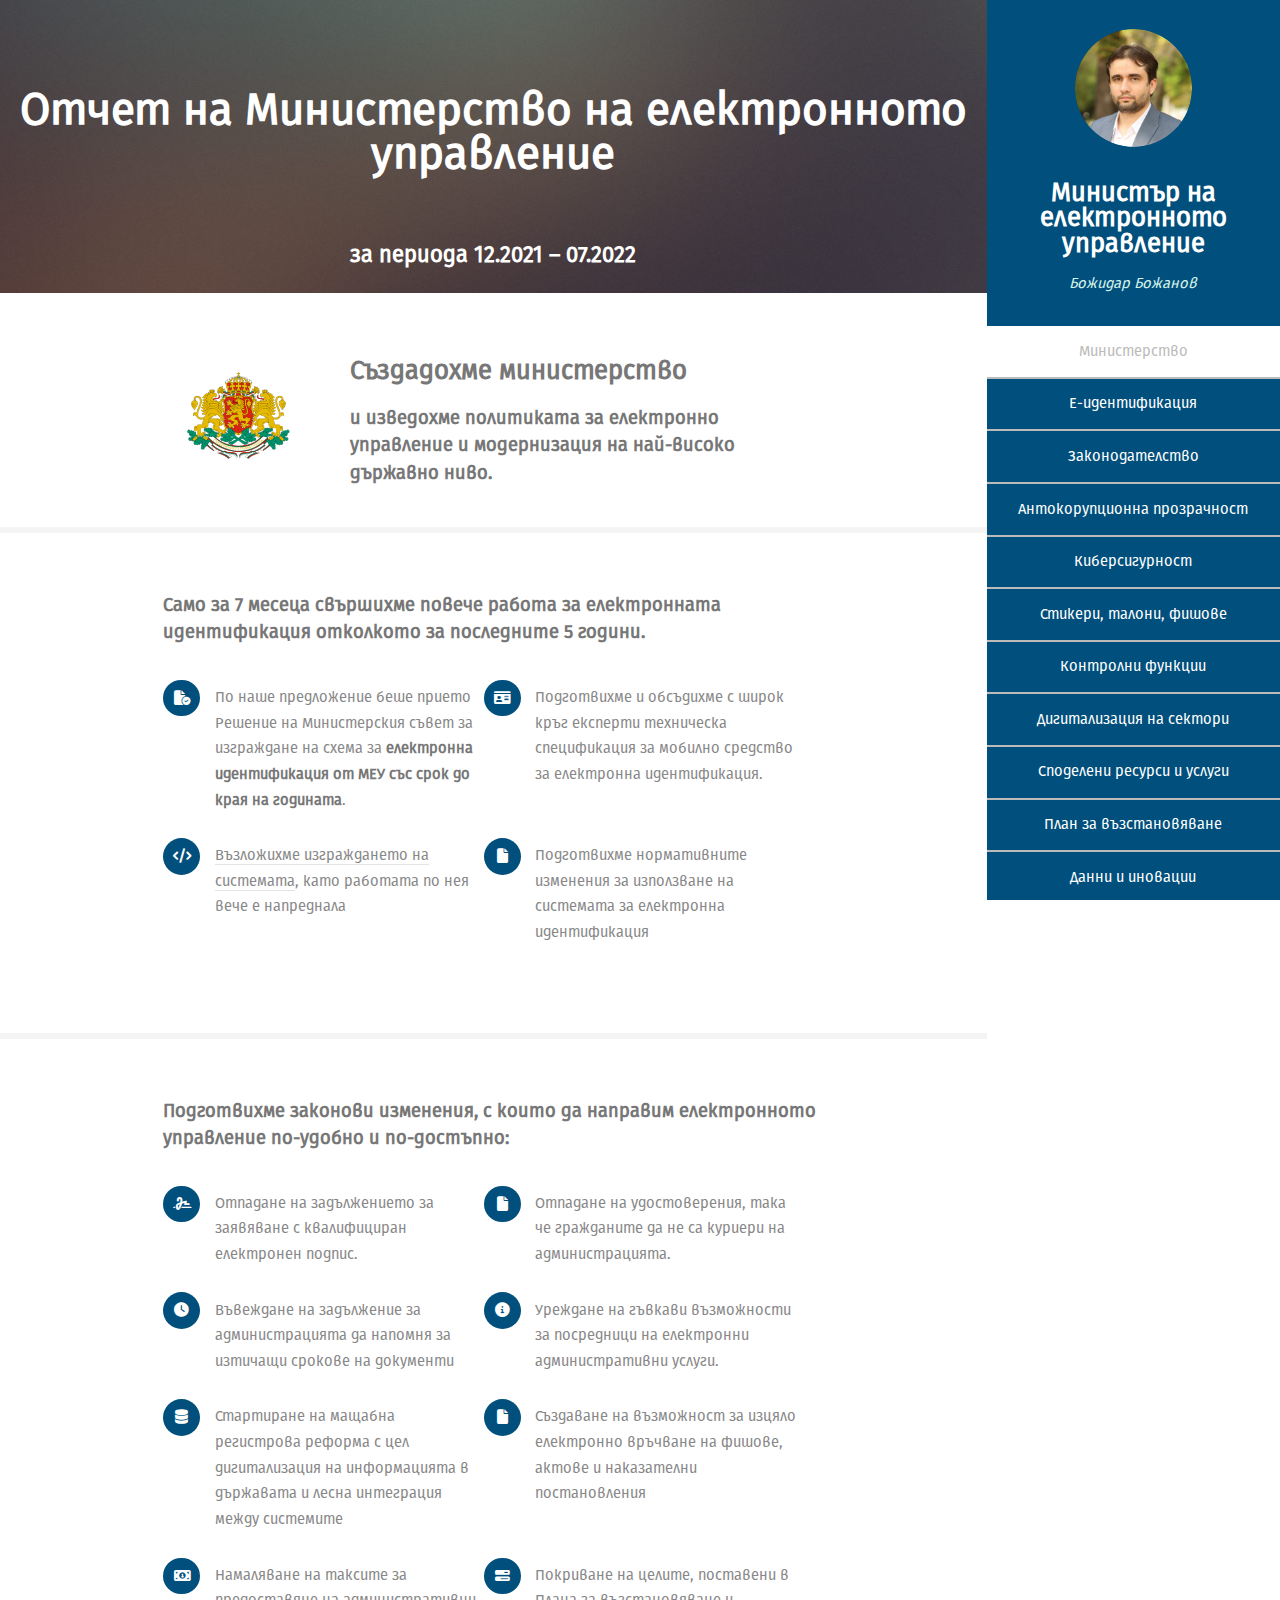
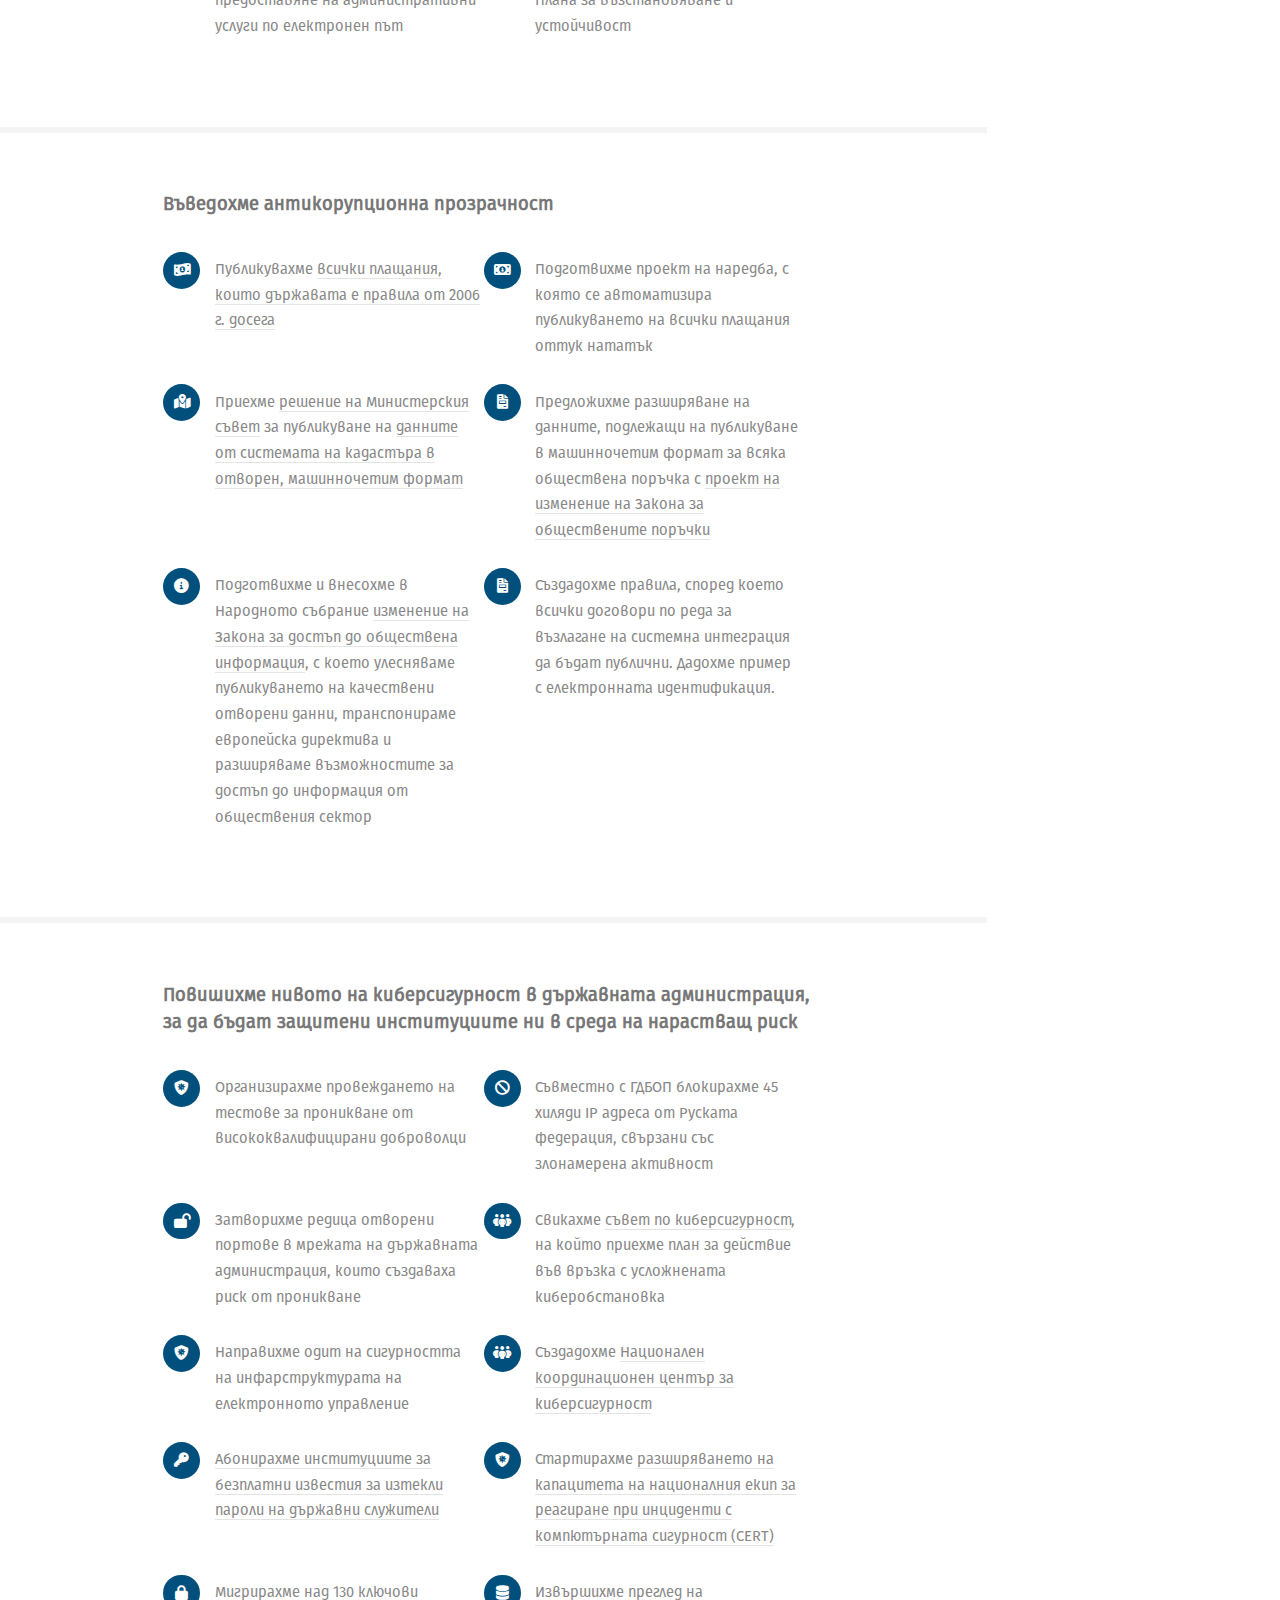
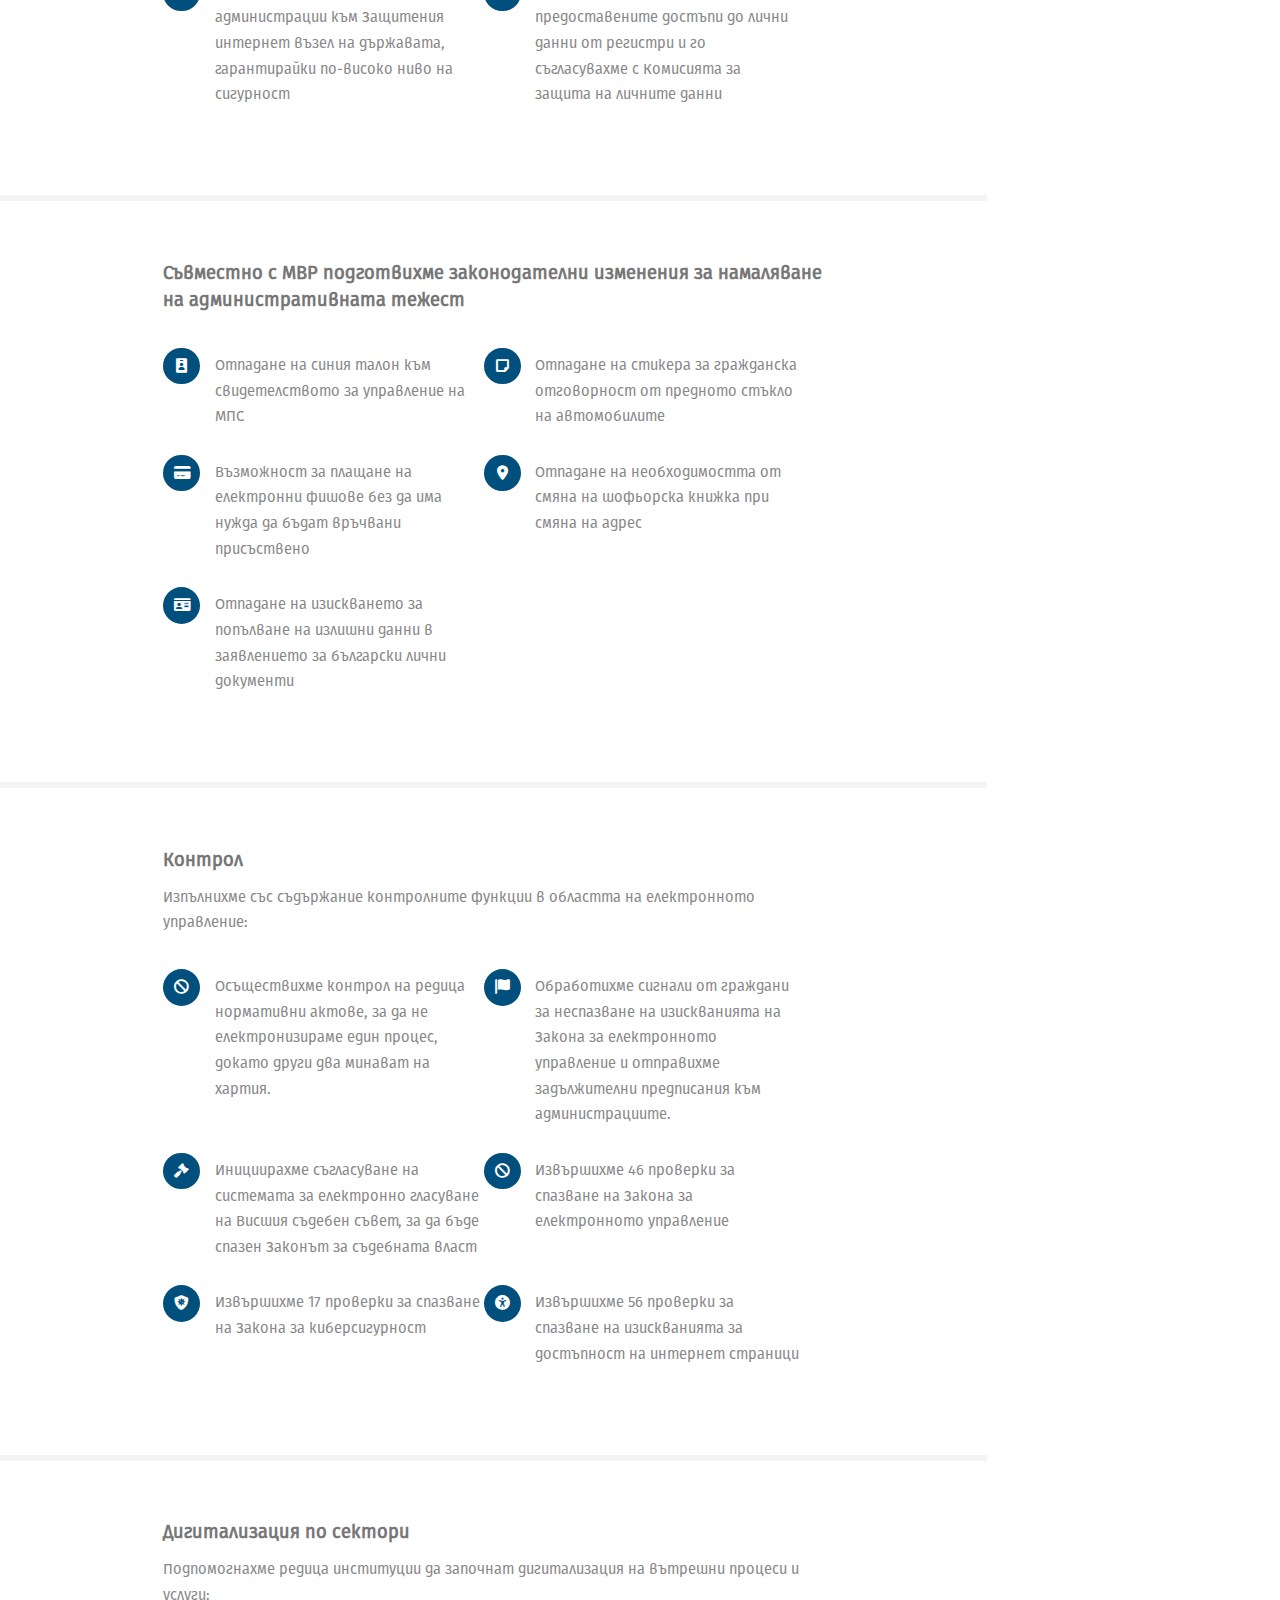
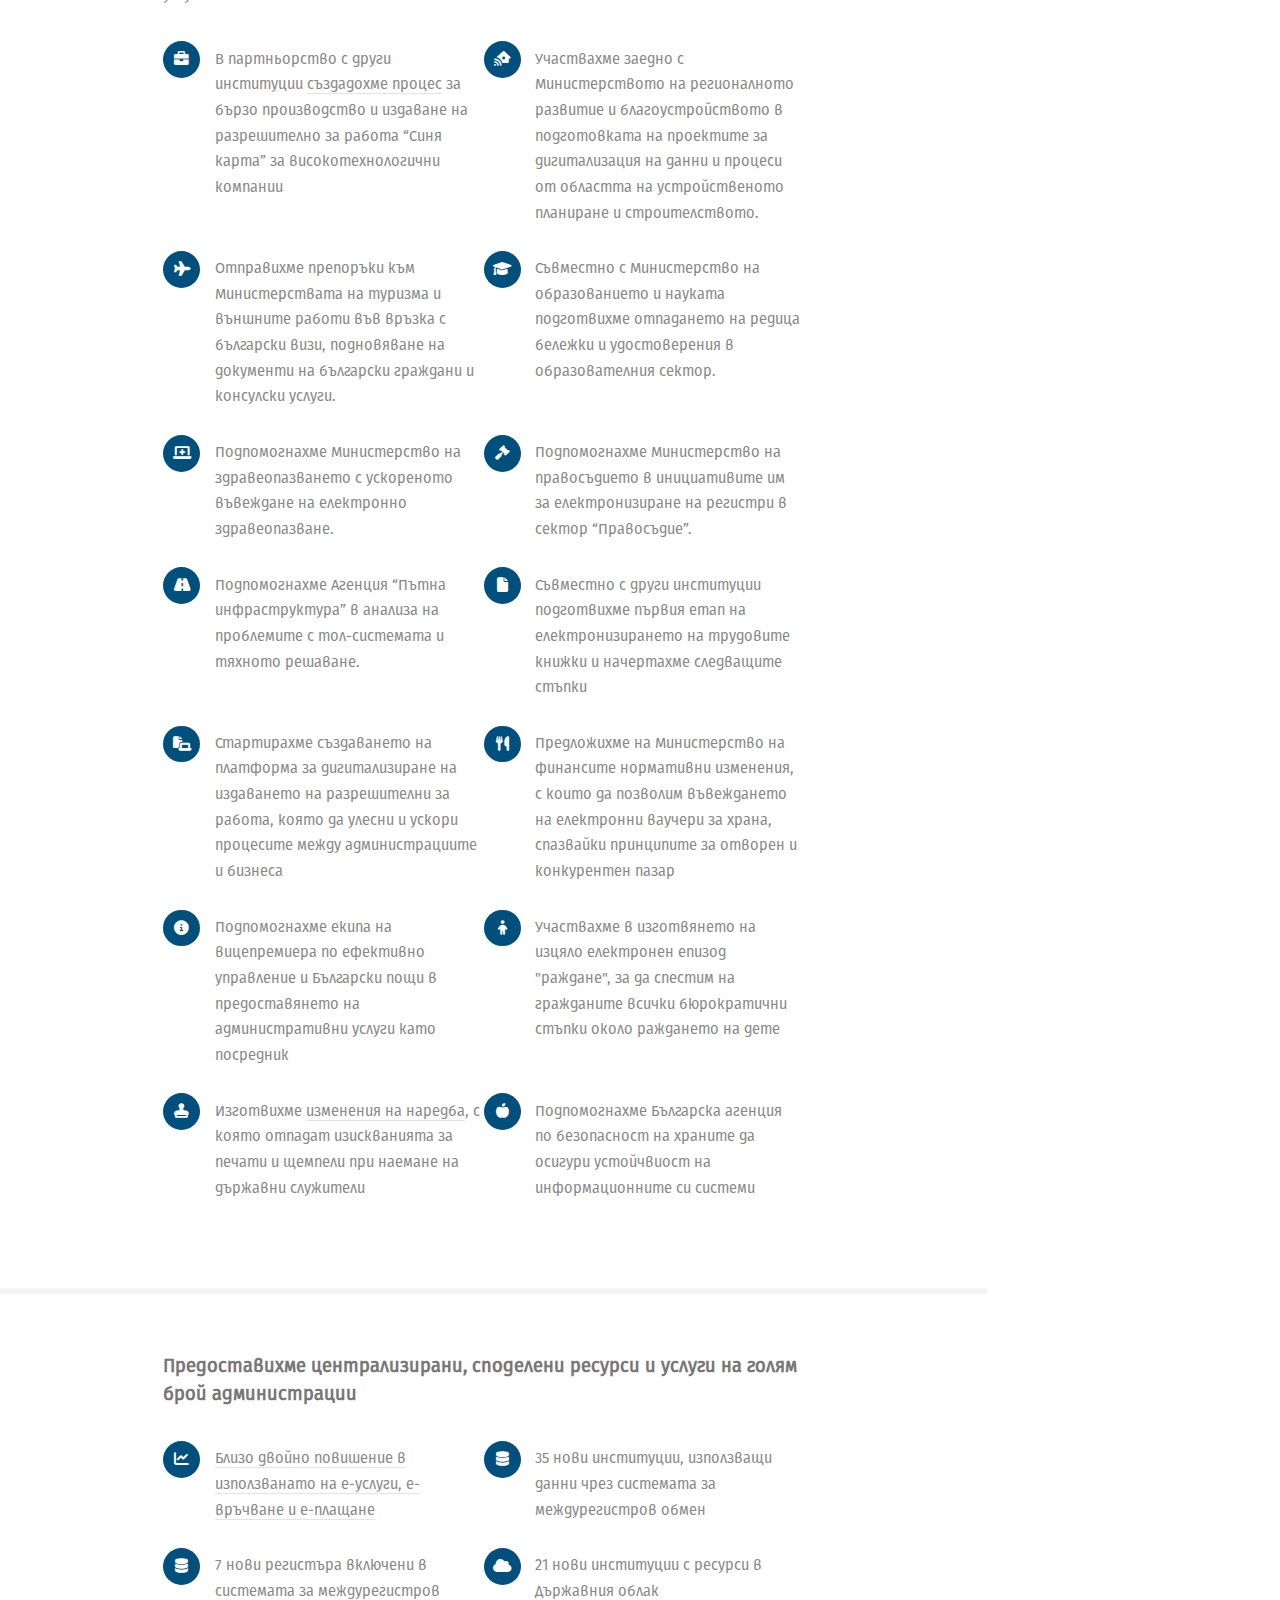
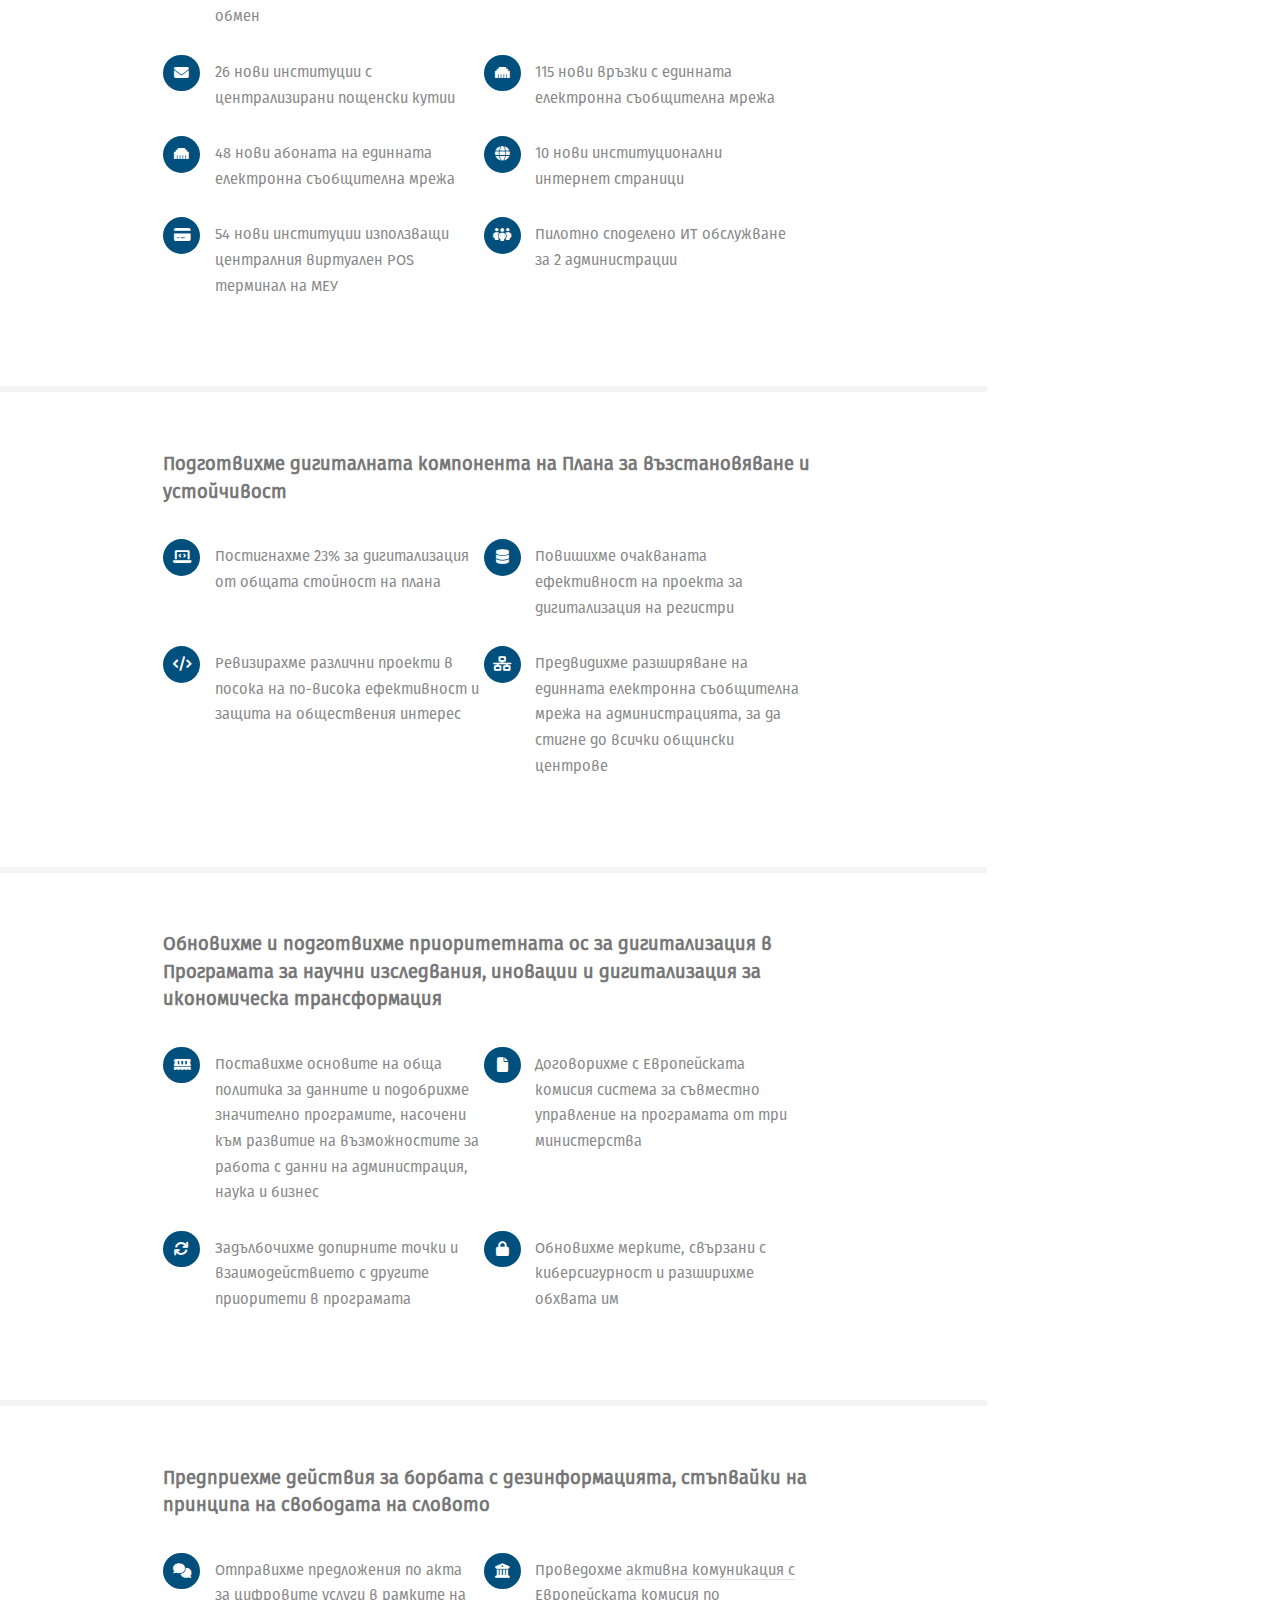
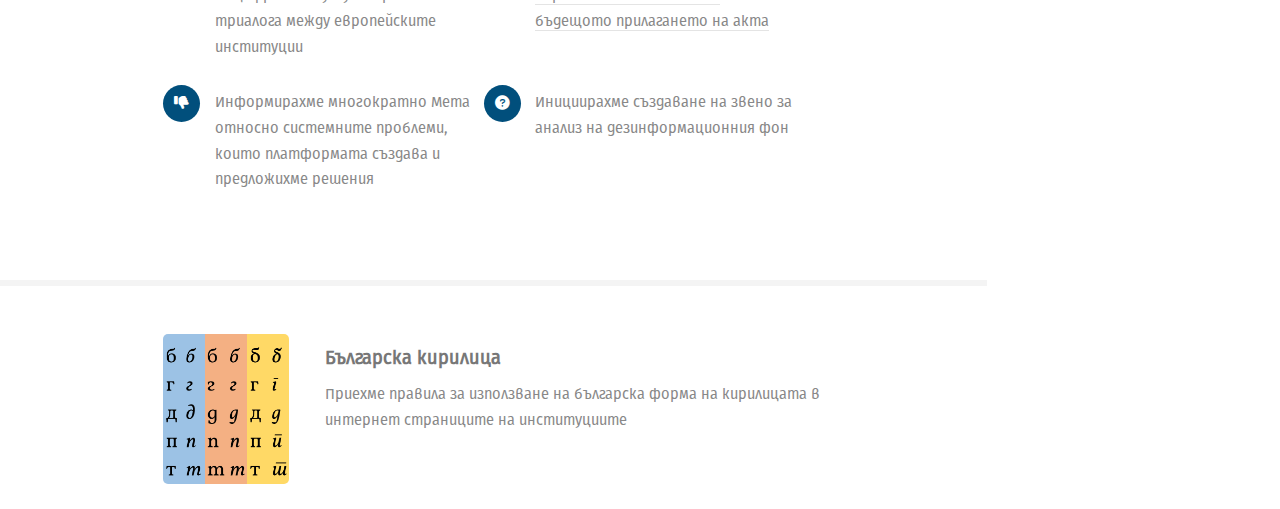
==== index.html @ 7ceac158 "typo" ====
<!DOCTYPE HTML>
<!--
	Template by HTML5 UP
	html5up.net | @ajlkn
	Free for personal and commercial use under the CCA 3.0 license (html5up.net/license)
-->
<html>
	<head>
		<title>Отчет на Министерство на електронното управление</title>
		<meta charset="utf-8" />
		<meta author="Ministry of E-Government Bulgaria">
		<meta name="viewport" content="width=device-width, initial-scale=1, user-scalable=no" />
		<meta name="og:image" content="images/ogreport.jpeg" />
  		<meta name="og:url" content="https://otchet.egov.bg" />
  		<meta name="og:title" content="Отчет на Министерство на електронното управление" />
  		<meta name="og:description" content="За постигнатото през месеците 12.2021-07.2022" />
  		<meta name="twitter:card" content="summary_large_image">
		<meta name="twitter:url" content="https://otchet.egov.bg">
		<meta name="twitter:title" content="Отчет на Министерство на електронното управление">
		<meta name="twitter:description" content="За постигнатото през месеците 12.2021-07.2022">
		<meta name="twitter:image" content="https://otchet.egov.bg/images/ogreport-twitter.jpg">
  		<link rel="shortcut icon" href="faviconmeu.ico" />
		<link rel="stylesheet" href="assets/css/main.css" />
	</head>
	<body class="is-preload">

		<!-- Matomo -->
			<script>
			  var _paq = window._paq = window._paq || [];
			  /* tracker methods like "setCustomDimension" should be called before "trackPageView" */
			  _paq.push(['trackPageView']);
			  _paq.push(['enableLinkTracking']);
			  (function() {
			    var u="https://analytics.egov.bg/";
			    _paq.push(['setTrackerUrl', u+'matomo.php']);
			    _paq.push(['setSiteId', '14']);
			    var d=document, g=d.createElement('script'), s=d.getElementsByTagName('script')[0];
			    g.async=true; g.src=u+'matomo.js'; s.parentNode.insertBefore(g,s);
			  })();
			</script>
		<!-- End Matomo Code -->

		<!-- Header -->
			<section id="header">
				<header>
					<span class="image avatar"><img src="images/avatar.jpg" alt="" /></span>
					<h1 id="logo"><a href="#">Министър на електронното управление</a></h1>
					<p>Божидар Божанов</p>
				</header>
				<nav id="nav">
					<ul>
						<li><a href="#ministry" class="active">Министерство</a></li>
						<li><a href="#eid">Е-идентификация</a></li>
						<li><a href="#laws">Законодателство</a></li>
						<li><a href="#transparency">Антокорупционна прозрачност</a></li>
						<li><a href="#cybersec">Киберсигурност</a></li>
						<li><a href="#stickers">Стикери, талони, фишове</a></li>
						<li><a href="#control">Контролни функции</a></li>
						<li><a href="#sectors">Дигитализация на сектори</a></li>
						<li><a href="#shared">Споделени ресурси и услуги</a></li>
						<li><a href="#resilience">План за възстановяване</a></li>
						<li><a href="#innovation">Данни и иновации</a></li>
						<li><a href="#disinformation">Противопоставяне на дезинформацията</a></li>
						<li><a href="#cyrillic">Българска кирилица</a></li>
					</ul>
				</nav>
			</section>

		<!-- Wrapper -->
			<div id="wrapper">

				<!-- Main -->
					<div id="main">

							<section id="ministry">
								<div class="image main" data-position="center">
									<h1>Отчет на Министерство на електронното управление</h1>
									<h3>за периода 12.2021 &ndash; 07.2022</h3>
									<img src="images/banner.jpg" alt="" />
								</div>
								<div class="container">
									<img class="image left moved-up" height="150" src="images/gerb.png"/>
									<header class="major">
										<h3>Създадохме министерство</h3>
									</header>
									<h4>и изведохме политиката за електронно управление и модернизация на най-високо държавно ниво.</h4>
								</div>
							</section>


							<section id="eid">
								<div class="container">
									<header class="major">
										<h4>Само за 7 месеца свършихме повече работа за електронната идентификация отколкото за последните 5 години.</h4>
									</header>
									<p>
										<ul class="feature-icons">
											<li class="icon solid fa-file-circle-check">По наше предложение беше прието Решение на Министерския съвет за изграждане на схема за <strong>електронна идентификация от МЕУ със срок до края на годината</strong>.</li>
											<li class="icon solid fa-id-card">Подготвихме и обсъдихме с широк кръг експерти техническа спецификация за мобилно средство за електронна идентификация.</li>
											<li class="icon solid fa-code"><a href="https://egov.government.bg/wps/portal/ministry-meu/press-center/news/dogovormeuio">Възложихме изграждането на системата</a>, като работата по нея вече е напреднала</li>
											<li class="icon solid fa-file">Подготвихме нормативните изменения за използване на системата за електронна идентификация</li>
										</ul>
									</p>
								</div>
							</section>


							<section id="laws">
								<div class="container">
									<header class="major">
										<h4>Подготвихме <a href="https://www.strategy.bg/PublicConsultations/View.aspx?lang=bg-BG&Id=6891">законови изменения</a>, с които да направим електронното управление по-удобно и по-достъпно:</h4>
									</header>
									<p>
										<ul class="feature-icons">
											<li class="icon solid fa-signature">Отпадане на задължението за заявяване с квалифициран електронен подпис.</li>
											<li class="icon solid fa-file">Отпадане на удостоверения, така че гражданите да не са куриери на администрацията.</li>
											<li class="icon solid fa-clock">Въвеждане на задължение за администрацията да напомня за изтичащи срокове на документи</li>
								                        <li class="icon solid fa-circle-info">Уреждане на гъвкави възможности за посредници на електронни административни услуги.</li>
								                        <li class="icon solid fa-database">Стартиране на мащабна регистрова реформа с цел дигитализация на информацията в държавата и лесна интеграция между системите</li>
											<li class="icon solid fa-file">Създаване на възможност за изцяло електронно връчване на фишове, актове и наказателни постановления</li>
								                        <li class="icon solid fa-money-bill-1">Намаляване на таксите за предоставяне на административни услуги по електронен път</li>
											<li class="icon solid fa-bars-progress">Покриване на целите, поставени в Плана за възстановяване и устойчивост</li>
										</ul>
									</p>

								</div>
							</section>

							<section id="transparency">
							<div class="container">
									<header class="major">
										<h4>Въведохме антикорупционна прозрачност</h4>
									</header>
									<p>
										<ul class="feature-icons">
								            <li class="icon solid fa-money-bill-1-wave">Публикувахме <a href="https://data.egov.bg/organisation/datasets/resourceView/ba444b96-6ec3-4be7-8981-92bc33d1a94b">всички плащания, които държавата е правила от 2006 г. досега</a></li>
									    <li class="icon solid fa-money-bill-1">Подготвихме проект на наредба, с която се автоматизира публикуването на всички плащания оттук нататък</li>
								            <li class="icon solid fa-map-location-dot">Приехме <a href="https://pris.government.bg/prin/file_view.aspx?did=102008&pid=115121">решение на Министерския съвет</a> за публикуване на <a href="https://pris.government.bg/prin/file_view.aspx?did=102008&pid=115122">данните от системата на кадастъра в отворен, машинночетим формат</a></li>
								            <li class="icon solid fa-file-invoice">Предложихме разширяване на данните, подлежащи на публикуване в машинночетим формат за всяка обществена поръчка с <a href="https://strategy.bg/PublicConsultations/View.aspx?lang=bg-BG&Id=6913">проект на изменение на Закона за обществените поръчки</a></li>
								            <li class="icon solid fa-circle-info">Подготвихме и внесохме в Народното събрание <a href="https://parliament.bg/bg/bills/ID/164200">изменение на Закона за достъп до обществена информация</a>, с което улесняваме публикуването на качествени отворени данни, транспонираме европейска директива и разширяваме възможностите за достъп до информация от обществения сектор</li>
									    <li class="icon solid fa-file-invoice">Създадохме правила, според което всички договори по реда за възлагане на системна интеграция да бъдат публични. Дадохме пример с електронната идентификация.</li>
										</ul>
									</p>
							</div>
							</section>

							<section id="cybersec">
							<div class="container">
									<header class="major">
										<h4>Повишихме нивото на киберсигурност в държавната администрация, за да бъдат защитени институциите ни в среда на нарастващ риск</h4>
									</header>
									<p>
										<ul class="feature-icons">
								          <li class="icon solid fa-shield-virus">Организирахме провеждането на тестове за проникване от висококвалифицирани доброволци</li>
								          <li class="icon solid fa-ban">Съвместно с ГДБОП блокирахме 45 хиляди IP адреса от Руската федерация, свързани със злонамерена активност</li>
								          <li class="icon solid fa-lock-open">Затворихме редица отворени портове в мрежата на държавната администрация, които създаваха риск от проникване</li>
								          <li class="icon solid fa-people-group">Свикахме <a href="https://nova.bg/news/view/2022/05/04/367616/%D0%B1%D0%BE%D0%B6%D0%B0%D0%BD%D0%BE%D0%B2-%D1%89%D0%B5-%D0%BF%D1%80%D0%BE%D0%B2%D0%B5%D0%B4%D0%B5%D0%BC-%D0%B8%D0%B7%D0%B2%D1%8A%D0%BD%D1%80%D0%B5%D0%B4%D0%B5%D0%BD-%D1%81%D1%8A%D0%B2%D0%B5%D1%82-%D0%BF%D0%BE-%D0%BA%D0%B8%D0%B1%D0%B5%D1%80%D1%81%D0%B8%D0%B3%D1%83%D1%80%D0%BD%D0%BE%D1%81%D1%82/">съвет по киберсигурност</a>, на който приехме план за действие във връзка с усложнената киберобстановка</li>
									  <li class="icon solid fa-shield-virus">Направихме одит на сигурността на инфарструктурата на електронното управление</li>
									  <li class="icon solid fa-people-group">Създадохме <a href="https://www.bta.bg/bg/news/bulgaria/296898">Национален координационен център за киберсигурност</a></li>
									  <li class="icon solid fa-key"><a href="https://www.troyhunt.com/welcoming-the-bulgarian-government-to-have-i-been-pwned/">Абонирахме институциите за безплатни известия за изтекли пароли на държавни служители</a></li>
									  <li class="icon solid fa-shield-virus">Стартирахме <a href="https://app.eop.bg/today/207735">разширяването на капацитета на националния екип за реагиране при инциденти с компютърната сигурност (CERT)</a></li>			
									  <li class="icon solid fa-lock">Мигрирахме над 130 ключови администрации към Защитения интернет възел на държавата, гарантирайки по-високо ниво на сигурност</li>
									  <li class="icon solid fa-database">Извършихме преглед на предоставените достъпи до лични данни от регистри и го съгласувахме с Комисията за защита на личните данни</li>
										</ul>
									</p>
							</div>
							</section>

							<section id="stickers">
							<div class="container">
									<header class="major">
										<h4>Съвместно с МВР подготвихме <a href="https://www.mvr.bg/%D0%BC%D0%B8%D0%BD%D0%B8%D1%81%D1%82%D0%B5%D1%80%D1%81%D1%82%D0%B2%D0%BE%D1%82%D0%BE/%D0%B7%D0%B0-%D0%BC%D0%B8%D0%BD%D0%B8%D1%81%D1%82%D0%B5%D1%80%D1%81%D1%82%D0%B2%D0%BE%D1%82%D0%BE-%D0%BD%D0%B0-%D0%B2%D1%8A%D1%82%D1%80%D0%B5%D1%88%D0%BD%D0%B8%D1%82%D0%B5-%D1%80%D0%B0%D0%B1%D0%BE%D1%82%D0%B8/%D0%BD%D0%BE%D1%80%D0%BC%D0%B0%D1%82%D0%B8%D0%B2%D0%BD%D0%B0-%D1%83%D1%80%D0%B5%D0%B4%D0%B1%D0%B0/%D0%BF%D1%80%D0%BE%D0%B5%D0%BA%D1%82%D0%B8-%D0%BD%D0%B0-%D0%BD%D0%BE%D1%80%D0%BC%D0%B0%D1%82%D0%B8%D0%B2%D0%BD%D0%B8-%D0%B0%D0%BA%D1%82%D0%BE%D0%B2%D0%B5/%D0%B7%D0%B0%D0%BA%D0%BE%D0%BD%D0%BE%D0%BF%D1%80%D0%BE%D0%B5%D0%BA%D1%82%D0%B8">законодателни изменения за намаляване на административната тежест</a></h4>
									</header>
									<p>
										<ul class="feature-icons">
							                <li class="icon solid fa-id-badge">Отпадане на синия талон към свидетелството за управление на МПС</li>
							                <li class="icon solid fa-note-sticky">Отпадане на стикера за гражданска отговорност от предното стъкло на автомобилите</li>
							                <li class="icon solid fa-credit-card">Възможност за плащане на електронни фишове без да има нужда да бъдат връчвани присъствено</li>
							                <li class="icon solid fa-location-dot">Отпадане на необходимостта от смяна на шофьорска книжка при смяна на адрес</li>
							                <li class="icon solid fa-id-card">Отпадане на изискването за попълване на излишни данни в заявлението за български лични документи</li>
										</ul>
									</p>
							</div>
							</section>

							<section id="control">
							<div class="container">
									<header class="major">
										<h4>Контрол</h4>
									</header>
									<p>
										Изпълнихме със съдържание контролните функции в областта на електронното управление:
										<ul class="feature-icons">
							              <li class="icon solid fa-ban">Осъществихме контрол на редица нормативни актове, за да не електронизираме един процес, докато други два минават на хартия.</li>
							              <li class="icon solid fa-flag">Обработихме сигнали от граждани за неспазване на изискванията на Закона за електронното управление и отправихме задължителни предписания към администрациите.</li>
							              <li class="icon solid fa-gavel">Инициирахме съгласуване на системата за електронно гласуване на Висшия съдебен съвет, за да бъде спазен Законът за съдебната власт</li>
								      <li class="icon solid fa-ban">Извършихме 46 проверки за спазване на Закона за електронното управление</li>
								      <li class="icon solid fa-shield-virus">Извършихме 17 проверки за спазване на Закона за киберсигурност</li>
								      <li class="icon solid fa-universal-access">Извършихме 56 проверки за спазване на изискванията за достъпност на интернет страници</li>
							            </ul>
							        </p>
							</div>
							</section>

							<section id="sectors">
							<div class="container">
									<header class="major">
										<h4>Дигитализация по сектори</h4>
									</header>
									<p>Подпомогнахме редица институции да започнат дигитализация на вътрешни процеси и услуги:
										<ul class="feature-icons">
							              <li class="icon solid fa-briefcase">В партньорство с други институции <a href="https://egov.government.bg/wps/portal/ministry-meu/press-center/news/06072022-news">създадохме процес</a> за бързо производство и издаване на разрешително за работа “Синя карта” за високотехнологични компании</li>
							              <li class="icon solid fa-house-signal">Участвахме заедно с Министерството на регионалното развитие и благоустройството в подготовката на проектите за дигитализация на данни и процеси от областта на устройственото планиране и строителството.</li>
							              <li class="icon solid fa-plane">Отправихме препоръки към Министерствата на туризма и външните работи във връзка с български визи, подновяване на документи на български граждани и консулски услуги.</li>
							              <li class="icon solid fa-graduation-cap">Съвместно с Министерство на образованието и науката подготвихме отпадането на редица бележки и удостоверения в образователния сектор.</li>
							              <li class="icon solid fa-laptop-medical">Подпомогнахме Министерство на здравеопазването с ускореното въвеждане на електронно здравеопазване.</li>
							              <li class="icon solid fa-gavel">Подпомогнахме Mинистерство на правосъдието в инициативите им за електронизиране на регистри в сектор “Правосъдие”.</li>
							              <li class="icon solid fa-road">Подпомогнахме Агенция “Пътна инфраструктура” в анализа на проблемите с тол-системата и тяхното решаване.</li>
							              <li class="icon solid fa-file">Съвместно с други институции подготвихме първия етап на електронизирането на трудовите книжки и начертахме следващите стъпки</li>
							              <li class="icon solid fa-laptop-file">Стартирахме създаването на платформа за дигитализиране на издаването на разрешителни за работа, която да улесни и ускори процесите между администрациите и бизнеса</li>
							              <li class="icon solid fa-utensils">Предложихме на Министерство на финансите нормативни изменения, с които да позволим въвеждането на електронни ваучери за храна, спазвайки принципите за отворен и конкурентен пазар</li>
								      <li class="icon solid fa-circle-info">Подпомогнахме екипа на вицепремиера по ефективно управление и Български пощи в предоставянето на административни услуги като посредник</li>
								      <li class="icon solid fa-child">Участвахме в изготвянето на изцяло електронен епизод "раждане", за да спестим на гражданите всички бюрократични стъпки около раждането на дете</li>
								      <li class="icon solid fa-stamp">Изготвихме <a href="https://strategy.bg/PublicConsultations/View.aspx?lang=bg-BG&Id=6969">изменения на наредба</a>, с която отпадат изискванията за печати и щемпели при наемане на държавни служители</li>
								      <li class="icon solid fa-apple-whole">Подпомогнахме Българска агенция по безопасност на храните да осигури устойчвиост на информационните си системи</li>
											
							            </ul>
									</p>
							</div>
							</section>

							<section id="shared">
							<div class="container">
									<header class="major">
										<h4>Предоставихме централизирани, споделени ресурси и услуги на голям брой администрации</h4>
									</header>
									<p>
										<ul class="feature-icons">
								      <li class="icon solid fa-chart-line"><a href="https://analytics.egov.bg/">Близо двойно повишение в използванато на е-услуги, е-връчване и е-плащане</a></li>
								      <li class="icon solid fa-database">35 нови институции, използващи данни чрез системата за междурегистров обмен</li>
								      <li class="icon solid fa-database">7 нови регистъра включени в системата за междурегистров обмен</li>
							              <li class="icon solid fa-cloud">21 нови институции с ресурси в Държавния облак</li>
							              <li class="icon solid fa-envelope">26 нови институции с централизирани пощенски кутии</li>
								      <li class="icon solid fa-ethernet">115 нови връзки с единната електронна съобщителна мрежа</li>
								      <li class="icon solid fa-ethernet">48 нови абоната на единната електронна съобщителна мрежа</li>
								      <li class="icon solid fa-globe">10 нови институционални интернет страници</li>
								      <li class="icon solid fa-credit-card">54 нови институции използващи централния виртуален POS терминал на МЕУ</li>
							              <li class="icon solid fa-people-group">Пилотно споделено ИТ обслужване за 2 администрации</li>
										</ul>
									</p>
							</div>
							</section>

							<section id="resilience">
							<div class="container">
									<header class="major">
										<h4>Подготвихме дигиталната компонента на <a href="https://www.nextgeneration.bg/14">Плана за възстановяване и устойчивост</a></h4>
									</header>
									<p>
										<ul class="feature-icons">
								            <li class="icon solid fa-laptop-code">Постигнахме 23% за дигитализация от общата стойност на плана</li>
									    <li class="icon solid fa-database">Повишихме очакваната ефективност на проекта за дигитализация на регистри</li>
								            <li class="icon solid fa-code">Ревизирахме различни проекти в посока на по-висока ефективност и защита на обществения интерес</li>
								            <li class="icon solid fa-network-wired">Предвидихме разширяване на единната електронна съобщителна мрежа на администрацията, за да стигне до всички общински центрове</li>
										</ul>
									</p>
							</div>
							</section>

                                                        <section id="innovation">
							<div class="container">
									<header class="major">
										<h4>Обновихме и подготвихме приоритетната ос за дигитализация в Програмата за научни изследвания, иновации и дигитализация за икономическа трансформация</h4>
									</header>
									<p>
										<ul class="feature-icons">
								            <li class="icon solid fa-memory">Поставихме основите на обща политика за данните и подобрихме значително програмите, насочени към развитие на възможностите за работа с данни на администрация, наука и бизнес</li>
									    <li class="icon solid fa-file">Договорихме с Европейската комисия система за съвместно управление на програмата от три министерства</li>
								            <li class="icon solid fa-arrows-rotate">Задълбочихме допирните точки и взаимодействието с другите приоритети в програмата</li>
									    <li class="icon solid fa-lock">Обновихме мерките, свързани с киберсигурност и разширихме обхвата им</li>
										</ul>
									</p>
							</div>
							</section>

							<section id="disinformation">
							<div class="container">
									<header class="major">
										<h4>Предприехме действия за борбата с дезинформацията, стъпвайки на принципа на свободата на словото</h4>
									</header>
									<p>
										<ul class="feature-icons">
							              <li class="icon solid fa-comments">Отправихме предложения по акта за цифровите услуги в рамките на триалога между европейските институции</li>
							              <li class="icon solid fa-building-columns">Проведохме <a href="https://egov.government.bg/wps/portal/ministry-meu/press-center/news/Brussel">активна комуникация с Европейската комисия по бъдещото прилагането на акта</a></li>
							              <li class="icon solid fa-thumbs-down">Информирахме многократно Мета относно системните проблеми, които платформата създава и предложихме решения</li>
							              <li class="icon solid fa-circle-question">Инициирахме създаване на звено за анализ на дезинформационния фон</li>
										</ul>
									</p>
							</div>
							</section>

							<section id="cyrillic">
							<div class="container">
								<img class="image left moved-up" height="150" src="images/Cyrillic_cursive.png"/>
								<header class="major">
									<h4>Българска кирилица</h4>
								</header>
								<p>Приехме правила за използване на българска форма на кирилицата в интернет страниците на институциите</p>
							</div>
							</section>

			</div>

		<!-- Scripts -->
			<script src="assets/js/jquery.min.js"></script>
			<script src="assets/js/jquery.scrollex.min.js"></script>
			<script src="assets/js/jquery.scrolly.min.js"></script>
			<script src="assets/js/browser.min.js"></script>
			<script src="assets/js/breakpoints.min.js"></script>
			<script src="assets/js/util.js"></script>
			<script src="assets/js/main.js"></script>

	</body>
</html>
---- assets/css/main.css ----
/*@import url("fontawesome-all.min.css");*/
@import url("all.min.css");
/*@import url("https://fonts.googleapis.com/css?family=Lato:400,400italic,700,700italic|Source+Code+Pro:400");*/

@font-face {
  font-family: "Fira Sans";
  src: url("../webfonts/FiraSansBGR-Regular.otf") format("opentype");
}

/*
	Template by HTML5 UP
	html5up.net | @ajlkn
	Free for personal and commercial use under the CCA 3.0 license (html5up.net/license)
*/

html, body, div, span, applet, object,
iframe, h1, h2, h3, h4, h5, h6, p, blockquote,
pre, a, abbr, acronym, address, big, cite,
code, del, dfn, em, img, ins, kbd, q, s, samp,
small, strike, strong, sub, sup, tt, var, b,
u, i, center, dl, dt, dd, ol, ul, li, fieldset,
form, label, legend, table, caption, tbody,
tfoot, thead, tr, th, td, article, aside,
canvas, details, embed, figure, figcaption,
footer, header, hgroup, menu, nav, output, ruby,
section, summary, time, mark, audio, video {
	margin: 0;
	padding: 0;
	border: 0;
	font-size: 100%;
	font: inherit;
	vertical-align: baseline;}

article, aside, details, figcaption, figure,
footer, header, hgroup, menu, nav, section {
	display: block;}

body {
	line-height: 1;
}

ol, ul {
	list-style: none;
}

blockquote, q {
	quotes: none;
}

	blockquote:before, blockquote:after, q:before, q:after {
		content: '';
		content: none;
	}

table {
	border-collapse: collapse;
	border-spacing: 0;
}

body {
	-webkit-text-size-adjust: none;
}

mark {
	background-color: transparent;
	color: inherit;
}

input::-moz-focus-inner {
	border: 0;
	padding: 0;
}

input, select, textarea {
	-moz-appearance: none;
	-webkit-appearance: none;
	-ms-appearance: none;
	appearance: none;
}

/* Basic */

	html {
		box-sizing: border-box;
		scrollbar-width: none;
	}

	*, *:before, *:after {
		box-sizing: inherit;
	}

	body {
		background: #fff;
		scrollbar-width: none; /* Firefox */
    -ms-overflow-style: none;  /* Internet Explorer 10+ */
	}

		body::-webkit-scrollbar { /* WebKit */
	    width: 0;
	    height: 0;
		}

		body.is-preload *, body.is-preload *:before, body.is-preload *:after {
			-moz-animation: none !important;
			-webkit-animation: none !important;
			-ms-animation: none !important;
			animation: none !important;
			-moz-transition: none !important;
			-webkit-transition: none !important;
			-ms-transition: none !important;
			transition: none !important;
		}

	body, input, select, textarea {
		color: #888;
		font-family: "Fira Sans", sans-serif;
		font-size: 16pt;
		font-weight: 400;
		line-height: 1.75em;
	}

	a {
		-moz-transition: color 0.2s ease-in-out, border-color 0.2s ease-in-out;
		-webkit-transition: color 0.2s ease-in-out, border-color 0.2s ease-in-out;
		-ms-transition: color 0.2s ease-in-out, border-color 0.2s ease-in-out;
		transition: color 0.2s ease-in-out, border-color 0.2s ease-in-out;
		border-bottom: solid 1px #e4e4e4;
		color: inherit;
		text-decoration: none;
	}

		a:hover {
			border-bottom-color: transparent;
			color: #4acaa8 !important;
		}

	strong, b {
		color: #777;
		font-weight: 700;
	}

	em, i {
		font-style: italic;
	}

	p {
		margin: 0 0 2.25em 0;
	}

	h1, h2, h3, h4, h5, h6 {
		color: #777;
		font-weight: 700;
		line-height: 1em;
		margin: 0 0 0.5625em 0;
	}

		h1 a, h2 a, h3 a, h4 a, h5 a, h6 a {
			border: 0;
			color: inherit;
			text-decoration: none;
		}

	h2 {
		font-size: 2em;
		line-height: 1.5em;
	}

	h3 {
		font-size: 1.75em;
		line-height: 1.5em;
	}

	h4 {
		font-size: 1.25em;
		line-height: 1.5em;
	}

	h5 {
		font-size: 0.9em;
		line-height: 1.5em;
	}

	h6 {
		font-size: 0.7em;
		line-height: 1.5em;
	}

	sub {
		font-size: 0.8em;
		position: relative;
		top: 0.5em;
	}

	sup {
		font-size: 0.8em;
		position: relative;
		top: -0.5em;
	}

	hr {
		border: 0;
		border-bottom: solid 2px #f4f4f4;
		margin: 2.25em 0;
	}

		hr.major {
			margin: 3.375em 0;
		}

	blockquote {
		border-left: solid 8px #e4e4e4;
		font-style: italic;
		margin: 0 0 2.25em 0;
		padding: 0.5em 0 0.5em 2em;
	}

	code {
		background: #555;
		border-radius: 5px;
		color: #fff;
		font-family: "Source Code Pro", monospace;
		font-size: 0.9em;
		margin: 0 0.25em;
		padding: 0.25em 0.65em;
	}

	pre {
		font-family: "Source Code Pro", monospace;
		font-size: 0.9em;
		margin: 0 0 2.25em 0;
	}

		pre code {
			-webkit-overflow-scrolling: touch;
			display: block;
			line-height: 1.5em;
			overflow-x: auto;
			padding: 1em 1.5em;
		}

	.align-left {
		text-align: left;
	}

	.align-center {
		text-align: center;
	}

	.align-right {
		text-align: right;
	}

/* Row */

	.row {
		display: flex;
		flex-wrap: wrap;
		box-sizing: border-box;
		align-items: stretch;
	}

		.row > * {
			box-sizing: border-box;
		}

		.row.gtr-uniform > * > :last-child {
			margin-bottom: 0;
		}

		.row.aln-left {
			justify-content: flex-start;
		}

		.row.aln-center {
			justify-content: center;
		}

		.row.aln-right {
			justify-content: flex-end;
		}

		.row.aln-top {
			align-items: flex-start;
		}

		.row.aln-middle {
			align-items: center;
		}

		.row.aln-bottom {
			align-items: flex-end;
		}

		.row > .imp {
			order: -1;
		}

		.row > .col-1 {
			width: 8.33333%;
		}

		.row > .off-1 {
			margin-left: 8.33333%;
		}

		.row > .col-2 {
			width: 16.66667%;
		}

		.row > .off-2 {
			margin-left: 16.66667%;
		}

		.row > .col-3 {
			width: 25%;
		}

		.row > .off-3 {
			margin-left: 25%;
		}

		.row > .col-4 {
			width: 33.33333%;
		}

		.row > .off-4 {
			margin-left: 33.33333%;
		}

		.row > .col-5 {
			width: 41.66667%;
		}

		.row > .off-5 {
			margin-left: 41.66667%;
		}

		.row > .col-6 {
			width: 50%;
		}

		.row > .off-6 {
			margin-left: 50%;
		}

		.row > .col-7 {
			width: 58.33333%;
		}

		.row > .off-7 {
			margin-left: 58.33333%;
		}

		.row > .col-8 {
			width: 66.66667%;
		}

		.row > .off-8 {
			margin-left: 66.66667%;
		}

		.row > .col-9 {
			width: 75%;
		}

		.row > .off-9 {
			margin-left: 75%;
		}

		.row > .col-10 {
			width: 83.33333%;
		}

		.row > .off-10 {
			margin-left: 83.33333%;
		}

		.row > .col-11 {
			width: 91.66667%;
		}

		.row > .off-11 {
			margin-left: 91.66667%;
		}

		.row > .col-12 {
			width: 100%;
		}

		.row > .off-12 {
			margin-left: 100%;
		}

		.row.gtr-0 {
			margin-top: 0;
			margin-left: 0em;
		}

			.row.gtr-0 > * {
				padding: 0 0 0 0em;
			}

			.row.gtr-0.gtr-uniform {
				margin-top: 0em;
			}

				.row.gtr-0.gtr-uniform > * {
					padding-top: 0em;
				}

		.row.gtr-25 {
			margin-top: 0;
			margin-left: -0.5em;
		}

			.row.gtr-25 > * {
				padding: 0 0 0 0.5em;
			}

			.row.gtr-25.gtr-uniform {
				margin-top: -0.5em;
			}

				.row.gtr-25.gtr-uniform > * {
					padding-top: 0.5em;
				}

		.row.gtr-50 {
			margin-top: 0;
			margin-left: -1em;
		}

			.row.gtr-50 > * {
				padding: 0 0 0 1em;
			}

			.row.gtr-50.gtr-uniform {
				margin-top: -1em;
			}

				.row.gtr-50.gtr-uniform > * {
					padding-top: 1em;
				}

		.row {
			margin-top: 0;
			margin-left: -2em;
		}

			.row > * {
				padding: 0 0 0 2em;
			}

			.row.gtr-uniform {
				margin-top: -2em;
			}

				.row.gtr-uniform > * {
					padding-top: 2em;
				}

		.row.gtr-150 {
			margin-top: 0;
			margin-left: -3em;
		}

			.row.gtr-150 > * {
				padding: 0 0 0 3em;
			}

			.row.gtr-150.gtr-uniform {
				margin-top: -3em;
			}

				.row.gtr-150.gtr-uniform > * {
					padding-top: 3em;
				}

		.row.gtr-200 {
			margin-top: 0;
			margin-left: -4em;
		}

			.row.gtr-200 > * {
				padding: 0 0 0 4em;
			}

			.row.gtr-200.gtr-uniform {
				margin-top: -4em;
			}

				.row.gtr-200.gtr-uniform > * {
					padding-top: 4em;
				}

		@media screen and (max-width: 1680px) {

			.row {
				display: flex;
				flex-wrap: wrap;
				box-sizing: border-box;
				align-items: stretch;
			}

				.row > * {
					box-sizing: border-box;
				}

				.row.gtr-uniform > * > :last-child {
					margin-bottom: 0;
				}

				.row.aln-left {
					justify-content: flex-start;
				}

				.row.aln-center {
					justify-content: center;
				}

				.row.aln-right {
					justify-content: flex-end;
				}

				.row.aln-top {
					align-items: flex-start;
				}

				.row.aln-middle {
					align-items: center;
				}

				.row.aln-bottom {
					align-items: flex-end;
				}

				.row > .imp-xlarge {
					order: -1;
				}

				.row > .col-1-xlarge {
					width: 8.33333%;
				}

				.row > .off-1-xlarge {
					margin-left: 8.33333%;
				}

				.row > .col-2-xlarge {
					width: 16.66667%;
				}

				.row > .off-2-xlarge {
					margin-left: 16.66667%;
				}

				.row > .col-3-xlarge {
					width: 25%;
				}

				.row > .off-3-xlarge {
					margin-left: 25%;
				}

				.row > .col-4-xlarge {
					width: 33.33333%;
				}

				.row > .off-4-xlarge {
					margin-left: 33.33333%;
				}

				.row > .col-5-xlarge {
					width: 41.66667%;
				}

				.row > .off-5-xlarge {
					margin-left: 41.66667%;
				}

				.row > .col-6-xlarge {
					width: 50%;
				}

				.row > .off-6-xlarge {
					margin-left: 50%;
				}

				.row > .col-7-xlarge {
					width: 58.33333%;
				}

				.row > .off-7-xlarge {
					margin-left: 58.33333%;
				}

				.row > .col-8-xlarge {
					width: 66.66667%;
				}

				.row > .off-8-xlarge {
					margin-left: 66.66667%;
				}

				.row > .col-9-xlarge {
					width: 75%;
				}

				.row > .off-9-xlarge {
					margin-left: 75%;
				}

				.row > .col-10-xlarge {
					width: 83.33333%;
				}

				.row > .off-10-xlarge {
					margin-left: 83.33333%;
				}

				.row > .col-11-xlarge {
					width: 91.66667%;
				}

				.row > .off-11-xlarge {
					margin-left: 91.66667%;
				}

				.row > .col-12-xlarge {
					width: 100%;
				}

				.row > .off-12-xlarge {
					margin-left: 100%;
				}

				.row.gtr-0 {
					margin-top: 0;
					margin-left: 0em;
				}

					.row.gtr-0 > * {
						padding: 0 0 0 0em;
					}

					.row.gtr-0.gtr-uniform {
						margin-top: 0em;
					}

						.row.gtr-0.gtr-uniform > * {
							padding-top: 0em;
						}

				.row.gtr-25 {
					margin-top: 0;
					margin-left: -0.5em;
				}

					.row.gtr-25 > * {
						padding: 0 0 0 0.5em;
					}

					.row.gtr-25.gtr-uniform {
						margin-top: -0.5em;
					}

						.row.gtr-25.gtr-uniform > * {
							padding-top: 0.5em;
						}

				.row.gtr-50 {
					margin-top: 0;
					margin-left: -1em;
				}

					.row.gtr-50 > * {
						padding: 0 0 0 1em;
					}

					.row.gtr-50.gtr-uniform {
						margin-top: -1em;
					}

						.row.gtr-50.gtr-uniform > * {
							padding-top: 1em;
						}

				.row {
					margin-top: 0;
					margin-left: -2em;
				}

					.row > * {
						padding: 0 0 0 2em;
					}

					.row.gtr-uniform {
						margin-top: -2em;
					}

						.row.gtr-uniform > * {
							padding-top: 2em;
						}

				.row.gtr-150 {
					margin-top: 0;
					margin-left: -3em;
				}

					.row.gtr-150 > * {
						padding: 0 0 0 3em;
					}

					.row.gtr-150.gtr-uniform {
						margin-top: -3em;
					}

						.row.gtr-150.gtr-uniform > * {
							padding-top: 3em;
						}

				.row.gtr-200 {
					margin-top: 0;
					margin-left: -4em;
				}

					.row.gtr-200 > * {
						padding: 0 0 0 4em;
					}

					.row.gtr-200.gtr-uniform {
						margin-top: -4em;
					}

						.row.gtr-200.gtr-uniform > * {
							padding-top: 4em;
						}

		}

		@media screen and (max-width: 1280px) {

			.row {
				display: flex;
				flex-wrap: wrap;
				box-sizing: border-box;
				align-items: stretch;
			}

				.row > * {
					box-sizing: border-box;
				}

				.row.gtr-uniform > * > :last-child {
					margin-bottom: 0;
				}

				.row.aln-left {
					justify-content: flex-start;
				}

				.row.aln-center {
					justify-content: center;
				}

				.row.aln-right {
					justify-content: flex-end;
				}

				.row.aln-top {
					align-items: flex-start;
				}

				.row.aln-middle {
					align-items: center;
				}

				.row.aln-bottom {
					align-items: flex-end;
				}

				.row > .imp-large {
					order: -1;
				}

				.row > .col-1-large {
					width: 8.33333%;
				}

				.row > .off-1-large {
					margin-left: 8.33333%;
				}

				.row > .col-2-large {
					width: 16.66667%;
				}

				.row > .off-2-large {
					margin-left: 16.66667%;
				}

				.row > .col-3-large {
					width: 25%;
				}

				.row > .off-3-large {
					margin-left: 25%;
				}

				.row > .col-4-large {
					width: 33.33333%;
				}

				.row > .off-4-large {
					margin-left: 33.33333%;
				}

				.row > .col-5-large {
					width: 41.66667%;
				}

				.row > .off-5-large {
					margin-left: 41.66667%;
				}

				.row > .col-6-large {
					width: 50%;
				}

				.row > .off-6-large {
					margin-left: 50%;
				}

				.row > .col-7-large {
					width: 58.33333%;
				}

				.row > .off-7-large {
					margin-left: 58.33333%;
				}

				.row > .col-8-large {
					width: 66.66667%;
				}

				.row > .off-8-large {
					margin-left: 66.66667%;
				}

				.row > .col-9-large {
					width: 75%;
				}

				.row > .off-9-large {
					margin-left: 75%;
				}

				.row > .col-10-large {
					width: 83.33333%;
				}

				.row > .off-10-large {
					margin-left: 83.33333%;
				}

				.row > .col-11-large {
					width: 91.66667%;
				}

				.row > .off-11-large {
					margin-left: 91.66667%;
				}

				.row > .col-12-large {
					width: 100%;
				}

				.row > .off-12-large {
					margin-left: 100%;
				}

				.row.gtr-0 {
					margin-top: 0;
					margin-left: 0em;
				}

					.row.gtr-0 > * {
						padding: 0 0 0 0em;
					}

					.row.gtr-0.gtr-uniform {
						margin-top: 0em;
					}

						.row.gtr-0.gtr-uniform > * {
							padding-top: 0em;
						}

				.row.gtr-25 {
					margin-top: 0;
					margin-left: -0.375em;
				}

					.row.gtr-25 > * {
						padding: 0 0 0 0.375em;
					}

					.row.gtr-25.gtr-uniform {
						margin-top: -0.375em;
					}

						.row.gtr-25.gtr-uniform > * {
							padding-top: 0.375em;
						}

				.row.gtr-50 {
					margin-top: 0;
					margin-left: -0.75em;
				}

					.row.gtr-50 > * {
						padding: 0 0 0 0.75em;
					}

					.row.gtr-50.gtr-uniform {
						margin-top: -0.75em;
					}

						.row.gtr-50.gtr-uniform > * {
							padding-top: 0.75em;
						}

				.row {
					margin-top: 0;
					margin-left: -1.5em;
				}

					.row > * {
						padding: 0 0 0 1.5em;
					}

					.row.gtr-uniform {
						margin-top: -1.5em;
					}

						.row.gtr-uniform > * {
							padding-top: 1.5em;
						}

				.row.gtr-150 {
					margin-top: 0;
					margin-left: -2.25em;
				}

					.row.gtr-150 > * {
						padding: 0 0 0 2.25em;
					}

					.row.gtr-150.gtr-uniform {
						margin-top: -2.25em;
					}

						.row.gtr-150.gtr-uniform > * {
							padding-top: 2.25em;
						}

				.row.gtr-200 {
					margin-top: 0;
					margin-left: -3em;
				}

					.row.gtr-200 > * {
						padding: 0 0 0 3em;
					}

					.row.gtr-200.gtr-uniform {
						margin-top: -3em;
					}

						.row.gtr-200.gtr-uniform > * {
							padding-top: 3em;
						}

		}

		@media screen and (max-width: 1024px) {

			.row {
				display: flex;
				flex-wrap: wrap;
				box-sizing: border-box;
				align-items: stretch;
			}

				.row > * {
					box-sizing: border-box;
				}

				.row.gtr-uniform > * > :last-child {
					margin-bottom: 0;
				}

				.row.aln-left {
					justify-content: flex-start;
				}

				.row.aln-center {
					justify-content: center;
				}

				.row.aln-right {
					justify-content: flex-end;
				}

				.row.aln-top {
					align-items: flex-start;
				}

				.row.aln-middle {
					align-items: center;
				}

				.row.aln-bottom {
					align-items: flex-end;
				}

				.row > .imp-medium {
					order: -1;
				}

				.row > .col-1-medium {
					width: 8.33333%;
				}

				.row > .off-1-medium {
					margin-left: 8.33333%;
				}

				.row > .col-2-medium {
					width: 16.66667%;
				}

				.row > .off-2-medium {
					margin-left: 16.66667%;
				}

				.row > .col-3-medium {
					width: 25%;
				}

				.row > .off-3-medium {
					margin-left: 25%;
				}

				.row > .col-4-medium {
					width: 33.33333%;
				}

				.row > .off-4-medium {
					margin-left: 33.33333%;
				}

				.row > .col-5-medium {
					width: 41.66667%;
				}

				.row > .off-5-medium {
					margin-left: 41.66667%;
				}

				.row > .col-6-medium {
					width: 50%;
				}

				.row > .off-6-medium {
					margin-left: 50%;
				}

				.row > .col-7-medium {
					width: 58.33333%;
				}

				.row > .off-7-medium {
					margin-left: 58.33333%;
				}

				.row > .col-8-medium {
					width: 66.66667%;
				}

				.row > .off-8-medium {
					margin-left: 66.66667%;
				}

				.row > .col-9-medium {
					width: 75%;
				}

				.row > .off-9-medium {
					margin-left: 75%;
				}

				.row > .col-10-medium {
					width: 83.33333%;
				}

				.row > .off-10-medium {
					margin-left: 83.33333%;
				}

				.row > .col-11-medium {
					width: 91.66667%;
				}

				.row > .off-11-medium {
					margin-left: 91.66667%;
				}

				.row > .col-12-medium {
					width: 100%;
				}

				.row > .off-12-medium {
					margin-left: 100%;
				}

				.row.gtr-0 {
					margin-top: 0;
					margin-left: 0em;
				}

					.row.gtr-0 > * {
						padding: 0 0 0 0em;
					}

					.row.gtr-0.gtr-uniform {
						margin-top: 0em;
					}

						.row.gtr-0.gtr-uniform > * {
							padding-top: 0em;
						}

				.row.gtr-25 {
					margin-top: 0;
					margin-left: -0.375em;
				}

					.row.gtr-25 > * {
						padding: 0 0 0 0.375em;
					}

					.row.gtr-25.gtr-uniform {
						margin-top: -0.375em;
					}

						.row.gtr-25.gtr-uniform > * {
							padding-top: 0.375em;
						}

				.row.gtr-50 {
					margin-top: 0;
					margin-left: -0.75em;
				}

					.row.gtr-50 > * {
						padding: 0 0 0 0.75em;
					}

					.row.gtr-50.gtr-uniform {
						margin-top: -0.75em;
					}

						.row.gtr-50.gtr-uniform > * {
							padding-top: 0.75em;
						}

				.row {
					margin-top: 0;
					margin-left: -1.5em;
				}

					.row > * {
						padding: 0 0 0 1.5em;
					}

					.row.gtr-uniform {
						margin-top: -1.5em;
					}

						.row.gtr-uniform > * {
							padding-top: 1.5em;
						}

				.row.gtr-150 {
					margin-top: 0;
					margin-left: -2.25em;
				}

					.row.gtr-150 > * {
						padding: 0 0 0 2.25em;
					}

					.row.gtr-150.gtr-uniform {
						margin-top: -2.25em;
					}

						.row.gtr-150.gtr-uniform > * {
							padding-top: 2.25em;
						}

				.row.gtr-200 {
					margin-top: 0;
					margin-left: -3em;
				}

					.row.gtr-200 > * {
						padding: 0 0 0 3em;
					}

					.row.gtr-200.gtr-uniform {
						margin-top: -3em;
					}

						.row.gtr-200.gtr-uniform > * {
							padding-top: 3em;
						}

		}

		@media screen and (max-width: 736px) {

			.row {
				display: flex;
				flex-wrap: wrap;
				box-sizing: border-box;
				align-items: stretch;
			}

				.row > * {
					box-sizing: border-box;
				}

				.row.gtr-uniform > * > :last-child {
					margin-bottom: 0;
				}

				.row.aln-left {
					justify-content: flex-start;
				}

				.row.aln-center {
					justify-content: center;
				}

				.row.aln-right {
					justify-content: flex-end;
				}

				.row.aln-top {
					align-items: flex-start;
				}

				.row.aln-middle {
					align-items: center;
				}

				.row.aln-bottom {
					align-items: flex-end;
				}

				.row > .imp-small {
					order: -1;
				}

				.row > .col-1-small {
					width: 8.33333%;
				}

				.row > .off-1-small {
					margin-left: 8.33333%;
				}

				.row > .col-2-small {
					width: 16.66667%;
				}

				.row > .off-2-small {
					margin-left: 16.66667%;
				}

				.row > .col-3-small {
					width: 25%;
				}

				.row > .off-3-small {
					margin-left: 25%;
				}

				.row > .col-4-small {
					width: 33.33333%;
				}

				.row > .off-4-small {
					margin-left: 33.33333%;
				}

				.row > .col-5-small {
					width: 41.66667%;
				}

				.row > .off-5-small {
					margin-left: 41.66667%;
				}

				.row > .col-6-small {
					width: 50%;
				}

				.row > .off-6-small {
					margin-left: 50%;
				}

				.row > .col-7-small {
					width: 58.33333%;
				}

				.row > .off-7-small {
					margin-left: 58.33333%;
				}

				.row > .col-8-small {
					width: 66.66667%;
				}

				.row > .off-8-small {
					margin-left: 66.66667%;
				}

				.row > .col-9-small {
					width: 75%;
				}

				.row > .off-9-small {
					margin-left: 75%;
				}

				.row > .col-10-small {
					width: 83.33333%;
				}

				.row > .off-10-small {
					margin-left: 83.33333%;
				}

				.row > .col-11-small {
					width: 91.66667%;
				}

				.row > .off-11-small {
					margin-left: 91.66667%;
				}

				.row > .col-12-small {
					width: 100%;
				}

				.row > .off-12-small {
					margin-left: 100%;
				}

				.row.gtr-0 {
					margin-top: 0;
					margin-left: 0em;
				}

					.row.gtr-0 > * {
						padding: 0 0 0 0em;
					}

					.row.gtr-0.gtr-uniform {
						margin-top: 0em;
					}

						.row.gtr-0.gtr-uniform > * {
							padding-top: 0em;
						}

				.row.gtr-25 {
					margin-top: 0;
					margin-left: -0.3125em;
				}

					.row.gtr-25 > * {
						padding: 0 0 0 0.3125em;
					}

					.row.gtr-25.gtr-uniform {
						margin-top: -0.3125em;
					}

						.row.gtr-25.gtr-uniform > * {
							padding-top: 0.3125em;
						}

				.row.gtr-50 {
					margin-top: 0;
					margin-left: -0.625em;
				}

					.row.gtr-50 > * {
						padding: 0 0 0 0.625em;
					}

					.row.gtr-50.gtr-uniform {
						margin-top: -0.625em;
					}

						.row.gtr-50.gtr-uniform > * {
							padding-top: 0.625em;
						}

				.row {
					margin-top: 0;
					margin-left: -1.25em;
				}

					.row > * {
						padding: 0 0 0 1.25em;
					}

					.row.gtr-uniform {
						margin-top: -1.25em;
					}

						.row.gtr-uniform > * {
							padding-top: 1.25em;
						}

				.row.gtr-150 {
					margin-top: 0;
					margin-left: -1.875em;
				}

					.row.gtr-150 > * {
						padding: 0 0 0 1.875em;
					}

					.row.gtr-150.gtr-uniform {
						margin-top: -1.875em;
					}

						.row.gtr-150.gtr-uniform > * {
							padding-top: 1.875em;
						}

				.row.gtr-200 {
					margin-top: 0;
					margin-left: -2.5em;
				}

					.row.gtr-200 > * {
						padding: 0 0 0 2.5em;
					}

					.row.gtr-200.gtr-uniform {
						margin-top: -2.5em;
					}

						.row.gtr-200.gtr-uniform > * {
							padding-top: 2.5em;
						}

		}

		@media screen and (max-width: 480px) {

			.row {
				display: flex;
				flex-wrap: wrap;
				box-sizing: border-box;
				align-items: stretch;
			}

				.row > * {
					box-sizing: border-box;
				}

				.row.gtr-uniform > * > :last-child {
					margin-bottom: 0;
				}

				.row.aln-left {
					justify-content: flex-start;
				}

				.row.aln-center {
					justify-content: center;
				}

				.row.aln-right {
					justify-content: flex-end;
				}

				.row.aln-top {
					align-items: flex-start;
				}

				.row.aln-middle {
					align-items: center;
				}

				.row.aln-bottom {
					align-items: flex-end;
				}

				.row > .imp-xsmall {
					order: -1;
				}

				.row > .col-1-xsmall {
					width: 8.33333%;
				}

				.row > .off-1-xsmall {
					margin-left: 8.33333%;
				}

				.row > .col-2-xsmall {
					width: 16.66667%;
				}

				.row > .off-2-xsmall {
					margin-left: 16.66667%;
				}

				.row > .col-3-xsmall {
					width: 25%;
				}

				.row > .off-3-xsmall {
					margin-left: 25%;
				}

				.row > .col-4-xsmall {
					width: 33.33333%;
				}

				.row > .off-4-xsmall {
					margin-left: 33.33333%;
				}

				.row > .col-5-xsmall {
					width: 41.66667%;
				}

				.row > .off-5-xsmall {
					margin-left: 41.66667%;
				}

				.row > .col-6-xsmall {
					width: 50%;
				}

				.row > .off-6-xsmall {
					margin-left: 50%;
				}

				.row > .col-7-xsmall {
					width: 58.33333%;
				}

				.row > .off-7-xsmall {
					margin-left: 58.33333%;
				}

				.row > .col-8-xsmall {
					width: 66.66667%;
				}

				.row > .off-8-xsmall {
					margin-left: 66.66667%;
				}

				.row > .col-9-xsmall {
					width: 75%;
				}

				.row > .off-9-xsmall {
					margin-left: 75%;
				}

				.row > .col-10-xsmall {
					width: 83.33333%;
				}

				.row > .off-10-xsmall {
					margin-left: 83.33333%;
				}

				.row > .col-11-xsmall {
					width: 91.66667%;
				}

				.row > .off-11-xsmall {
					margin-left: 91.66667%;
				}

				.row > .col-12-xsmall {
					width: 100%;
				}

				.row > .off-12-xsmall {
					margin-left: 100%;
				}

				.row.gtr-0 {
					margin-top: 0;
					margin-left: 0em;
				}

					.row.gtr-0 > * {
						padding: 0 0 0 0em;
					}

					.row.gtr-0.gtr-uniform {
						margin-top: 0em;
					}

						.row.gtr-0.gtr-uniform > * {
							padding-top: 0em;
						}

				.row.gtr-25 {
					margin-top: 0;
					margin-left: -0.3125em;
				}

					.row.gtr-25 > * {
						padding: 0 0 0 0.3125em;
					}

					.row.gtr-25.gtr-uniform {
						margin-top: -0.3125em;
					}

						.row.gtr-25.gtr-uniform > * {
							padding-top: 0.3125em;
						}

				.row.gtr-50 {
					margin-top: 0;
					margin-left: -0.625em;
				}

					.row.gtr-50 > * {
						padding: 0 0 0 0.625em;
					}

					.row.gtr-50.gtr-uniform {
						margin-top: -0.625em;
					}

						.row.gtr-50.gtr-uniform > * {
							padding-top: 0.625em;
						}

				.row {
					margin-top: 0;
					margin-left: -1.25em;
				}

					.row > * {
						padding: 0 0 0 1.25em;
					}

					.row.gtr-uniform {
						margin-top: -1.25em;
					}

						.row.gtr-uniform > * {
							padding-top: 1.25em;
						}

				.row.gtr-150 {
					margin-top: 0;
					margin-left: -1.875em;
				}

					.row.gtr-150 > * {
						padding: 0 0 0 1.875em;
					}

					.row.gtr-150.gtr-uniform {
						margin-top: -1.875em;
					}

						.row.gtr-150.gtr-uniform > * {
							padding-top: 1.875em;
						}

				.row.gtr-200 {
					margin-top: 0;
					margin-left: -2.5em;
				}

					.row.gtr-200 > * {
						padding: 0 0 0 2.5em;
					}

					.row.gtr-200.gtr-uniform {
						margin-top: -2.5em;
					}

						.row.gtr-200.gtr-uniform > * {
							padding-top: 2.5em;
						}

		}

/* Container */

	.container {
		margin: 0 auto;
		max-width: calc(100% - 4.5em);
		width: 45em;
	}

		.container.xsmall {
			width: 11.25em;
		}

		.container.small {
			width: 22.5em;
		}

		.container.medium {
			width: 33.75em;
		}

		.container.large {
			width: 56.25em;
		}

		.container.xlarge {
			width: 67.5em;
		}

		.container.max {
			width: 100%;
		}

		@media screen and (max-width: 1024px) {

			.container {
				width: 100% !important;
			}

		}

		@media screen and (max-width: 480px) {

			.container {
				max-width: calc(100% - 3.375em);
			}

		}

/* Section/Article */

	section.special, article.special {
		text-align: center;
	}

	header p {
		color: #aaa;
		position: relative;
		margin: 0 0 1.6875em 0;
	}

	header h2 + p {
		font-size: 1.25em;
		margin-top: -0.5em;
		line-height: 1.5em;
	}

	header h3 + p {
		font-size: 1.1em;
		margin-top: -0.35em;
		line-height: 1.5em;
	}

	header h4 + p,
	header h5 + p,
	header h6 + p {
		font-size: 0.9em;
		margin-top: -0.25em;
		line-height: 1.5em;
	}

	header.major h2 {
		color: #4acaa8;
		font-size: 3.5em;
	}

		header.major h2 + p {
			color: #777;
			font-size: 1.75em;
			font-weight: 700;
			margin-top: -0.75em;
		}

/* Form */

	form {
		margin: 0 0 2.25em 0;
	}

	label {
		color: #777;
		display: block;
		font-size: 0.9em;
		font-weight: 700;
		margin: 0 0 1.125em 0;
	}

	input::-moz-focus-inner {
		border: 0;
		padding: 0;
	}

	input[type="text"],
	input[type="password"],
	input[type="email"],
	select,
	textarea {
		-moz-appearance: none;
		-webkit-appearance: none;
		-ms-appearance: none;
		appearance: none;
		border-radius: 5px;
		border: none;
		border: solid 2px #e4e4e4;
		color: inherit;
		display: block;
		outline: 0;
		padding: 0 1em;
		text-decoration: none;
		width: 100%;
	}

		input[type="text"]:invalid,
		input[type="password"]:invalid,
		input[type="email"]:invalid,
		select:invalid,
		textarea:invalid {
			box-shadow: none;
		}

		input[type="text"]:focus,
		input[type="password"]:focus,
		input[type="email"]:focus,
		select:focus,
		textarea:focus {
			border-color: #4acaa8;
		}

	select {
		background-image: url("data:image/svg+xml;charset=utf8,%3Csvg xmlns='http://www.w3.org/2000/svg' width='40' height='40' preserveAspectRatio='none' viewBox='0 0 40 40'%3E%3Cpath d='M9.4,12.3l10.4,10.4l10.4-10.4c0.2-0.2,0.5-0.4,0.9-0.4c0.3,0,0.6,0.1,0.9,0.4l3.3,3.3c0.2,0.2,0.4,0.5,0.4,0.9 c0,0.4-0.1,0.6-0.4,0.9L20.7,31.9c-0.2,0.2-0.5,0.4-0.9,0.4c-0.3,0-0.6-0.1-0.9-0.4L4.3,17.3c-0.2-0.2-0.4-0.5-0.4-0.9 c0-0.4,0.1-0.6,0.4-0.9l3.3-3.3c0.2-0.2,0.5-0.4,0.9-0.4S9.1,12.1,9.4,12.3z' fill='%23e4e4e4' /%3E%3C/svg%3E");
		background-size: 1.25em;
		background-repeat: no-repeat;
		background-position: calc(100% - 1em) center;
		height: 2.75em;
		padding-right: 2.75em;
		text-overflow: ellipsis;
	}

		select option {
			color: #777;
			background: #fff;
		}

		select:focus::-ms-value {
			background-color: transparent;
		}

		select::-ms-expand {
			display: none;
		}

	input[type="text"],
	input[type="password"],
	input[type="email"],
	select {
		height: 2.75em;
	}

	textarea {
		padding: 0.75em 1em;
	}

	input[type="checkbox"],
	input[type="radio"] {
		-moz-appearance: none;
		-webkit-appearance: none;
		-ms-appearance: none;
		appearance: none;
		display: block;
		float: left;
		margin-right: -2em;
		opacity: 0;
		width: 1em;
		z-index: -1;
	}

		input[type="checkbox"] + label,
		input[type="radio"] + label {
			text-decoration: none;
			color: #888;
			cursor: pointer;
			display: inline-block;
			font-size: 1em;
			font-weight: 400;
			padding-left: 2.4em;
			padding-right: 0.75em;
			position: relative;
		}

			input[type="checkbox"] + label:before,
			input[type="radio"] + label:before {
				-moz-osx-font-smoothing: grayscale;
				-webkit-font-smoothing: antialiased;
				display: inline-block;
				font-style: normal;
				font-variant: normal;
				text-rendering: auto;
				line-height: 1;
				text-transform: none !important;
				font-family: 'Font Awesome 5 Free';
				font-weight: 900;
			}

			input[type="checkbox"] + label:before,
			input[type="radio"] + label:before {
				background: #fafafa;
				border-radius: 5px;
				border: solid 2px #e4e4e4;
				content: '';
				display: inline-block;
				font-size: 0.8em;
				height: 2.0625em;
				left: 0;
				line-height: 2.0625em;
				position: absolute;
				text-align: center;
				top: 0;
				width: 2.0625em;
			}

		input[type="checkbox"]:checked + label:before,
		input[type="radio"]:checked + label:before {
			background: #989898;
			border-color: #989898;
			color: #ffffff;
			content: '\f00c';
		}

		input[type="checkbox"]:focus + label:before,
		input[type="radio"]:focus + label:before {
			border-color: #4acaa8;
		}

	input[type="checkbox"] + label:before {
		border-radius: 5px;
	}

	input[type="radio"] + label:before {
		border-radius: 100%;
	}

	::-webkit-input-placeholder {
		color: #aaa !important;
		font-style: italic;
		opacity: 1.0;
	}

	:-moz-placeholder {
		color: #aaa !important;
		font-style: italic;
		opacity: 1.0;
	}

	::-moz-placeholder {
		color: #aaa !important;
		font-style: italic;
		opacity: 1.0;
	}

	:-ms-input-placeholder {
		color: #aaa !important;
		font-style: italic;
		opacity: 1.0;
	}

/* Box */

	.box {
		border-radius: 5px;
		border: solid 2px #e4e4e4;
		margin-bottom: 2.25em;
		padding: 1.5em;
	}

		.box > :last-child,
		.box > :last-child > :last-child,
		.box > :last-child > :last-child > :last-child {
			margin-bottom: 0;
		}

		.box.alt {
			border: 0;
			border-radius: 0;
			padding: 0;
		}

/* Icon */

	.icon {
		text-decoration: none;
		border-bottom: none;
		position: relative;
	}

		.icon:before {
			-moz-osx-font-smoothing: grayscale;
			-webkit-font-smoothing: antialiased;
			display: inline-block;
			font-style: normal;
			font-variant: normal;
			text-rendering: auto;
			line-height: 1;
			text-transform: none !important;
			font-family: 'Font Awesome 5 Free';
			font-weight: 400;
		}

		.icon > .label {
			display: none;
		}

		.icon:before {
			line-height: inherit;
		}

		.icon.solid:before {
			font-weight: 900;
		}

		.icon.brands:before {
			font-family: 'Font Awesome 5 Brands';
		}

/* Image */

	.image {
		border-radius: 5px;
		border: 0;
		display: inline-block;
		position: relative;
	}

		.image[data-position] img {
			-moz-object-fit: cover;
			-webkit-object-fit: cover;
			-ms-object-fit: cover;
			object-fit: cover;
			display: block;
			position: absolute;
			top: 0;
			left: 0;
			width: 100%;
			height: 100%;
		}

		.image[data-position="top left"] img {
			-moz-object-position: top left;
			-webkit-object-position: top left;
			-ms-object-position: top left;
			object-position: top left;
		}

		.image[data-position="top"] img {
			-moz-object-position: top;
			-webkit-object-position: top;
			-ms-object-position: top;
			object-position: top;
		}

		.image[data-position="top right"] img {
			-moz-object-position: top right;
			-webkit-object-position: top right;
			-ms-object-position: top right;
			object-position: top right;
		}

		.image[data-position="right"] img {
			-moz-object-position: right;
			-webkit-object-position: right;
			-ms-object-position: right;
			object-position: right;
		}

		.image[data-position="bottom right"] img {
			-moz-object-position: bottom right;
			-webkit-object-position: bottom right;
			-ms-object-position: bottom right;
			object-position: bottom right;
		}

		.image[data-position="bottom"] img {
			-moz-object-position: bottom;
			-webkit-object-position: bottom;
			-ms-object-position: bottom;
			object-position: bottom;
		}

		.image[data-position="bottom left"] img {
			-moz-object-position: bottom left;
			-webkit-object-position: bottom left;
			-ms-object-position: bottom left;
			object-position: bottom left;
		}

		.image[data-position="left"] img {
			-moz-object-position: left;
			-webkit-object-position: left;
			-ms-object-position: left;
			object-position: left;
		}

		.image[data-position="center"] img {
			-moz-object-position: center;
			-webkit-object-position: center;
			-ms-object-position: center;
			object-position: center;
		}

		.image[data-position="25% 25%"] img {
			-moz-object-position: 25% 25%;
			-webkit-object-position: 25% 25%;
			-ms-object-position: 25% 25%;
			object-position: 25% 25%;
		}

		.image[data-position="75% 25%"] img {
			-moz-object-position: 75% 25%;
			-webkit-object-position: 75% 25%;
			-ms-object-position: 75% 25%;
			object-position: 75% 25%;
		}

		.image[data-position="75% 75%"] img {
			-moz-object-position: 75% 75%;
			-webkit-object-position: 75% 75%;
			-ms-object-position: 75% 75%;
			object-position: 75% 75%;
		}

		.image[data-position="25% 75%"] img {
			-moz-object-position: 25% 75%;
			-webkit-object-position: 25% 75%;
			-ms-object-position: 25% 75%;
			object-position: 25% 75%;
		}

		.image img {
			border-radius: 5px;
			display: block;
		}

		.image.left {
			float: left;
			margin: 0 2.5em 2em 0;
			top: 0.25em;
		}

		.image.left.moved-up {
			margin-top: -1em;
		}

		.image.right {
			float: right;
			margin: 0 0 2em 2.5em;
			top: 0.25em;
		}

		.image.fit {
			display: block;
			margin: 0 0 2.25em 0;
			width: 100%;
		}

			.image.fit img {
				display: block;
				width: 100%;
			}

		.image.avatar {
			border-radius: 100%;
			overflow: hidden;
		}

			.image.avatar img {
				border-radius: 100%;
				display: block;
				width: 100%;
			}

		.image.main {
			display: block;
			height: 20em;
			border-radius: 0;
		}

			.image.main h1 {
				position: absolute;
		    top: 30%;
		    z-index: 2;
		    font-size: 3em;
		    color: white;
		    /* margin: auto; */
		    text-align: center;
			}

			.image.main h3 {
				position: absolute;
		    bottom:  10px;
		    width: 100%;
		    z-index: 2;
		    font-size: 1.5em;
		    color: white;
		    text-align: center;
			}

			.image.main img {
				border-radius: 0;
			}

/* List */

	ol {
		list-style: decimal;
		margin: 0 0 2.25em 0;
		padding-left: 1.25em;
	}

		ol li {
			padding-left: 0.25em;
		}

	ul {
		list-style: disc;
		margin: 0 0 2.25em 0;
		padding-left: 1em;
	}

		ul li {
			padding-left: 0.5em;
		}

		ul.alt {
			list-style: none;
			padding-left: 0;
		}

			ul.alt li {
				border-top: solid 2px #f4f4f4;
				padding: 0.5em 0;
			}

				ul.alt li:first-child {
					border-top: 0;
					padding-top: 0;
				}

	dl {
		margin: 0 0 2.25em 0;
	}

/* Actions */

	ul.actions {
		display: -moz-flex;
		display: -webkit-flex;
		display: -ms-flex;
		display: flex;
		cursor: default;
		list-style: none;
		margin-left: -1.125em;
		padding-left: 0;
	}

		ul.actions li {
			padding: 0 0 0 1.125em;
			vertical-align: middle;
		}

		ul.actions.special {
			-moz-justify-content: center;
			-webkit-justify-content: center;
			-ms-justify-content: center;
			justify-content: center;
			width: 100%;
			margin-left: 0;
		}

			ul.actions.special li:first-child {
				padding-left: 0;
			}

		ul.actions.stacked {
			-moz-flex-direction: column;
			-webkit-flex-direction: column;
			-ms-flex-direction: column;
			flex-direction: column;
			margin-left: 0;
		}

			ul.actions.stacked li {
				padding: 1.125em 0 0 0;
			}

				ul.actions.stacked li:first-child {
					padding-top: 0;
				}

		ul.actions.fit {
			width: calc(100% + 1.125em);
		}

			ul.actions.fit li {
				-moz-flex-grow: 1;
				-webkit-flex-grow: 1;
				-ms-flex-grow: 1;
				flex-grow: 1;
				-moz-flex-shrink: 1;
				-webkit-flex-shrink: 1;
				-ms-flex-shrink: 1;
				flex-shrink: 1;
				width: 100%;
			}

				ul.actions.fit li > * {
					width: 100%;
				}

			ul.actions.fit.stacked {
				width: 100%;
			}

/* Feature Icons */

	ul.feature-icons {
		list-style: none;
		padding-left: 0;
	}

		ul.feature-icons li {
			text-decoration: none;
			display: inline-block;
			margin: 0 0 1.6875em 0;
			padding: 0.35em 0 0 3.5em;
			position: relative;
			vertical-align: top;
			width: 48%;
		}

			ul.feature-icons li:before {
				-moz-osx-font-smoothing: grayscale;
				-webkit-font-smoothing: antialiased;
				display: inline-block;
				font-style: normal;
				font-variant: normal;
				text-rendering: auto;
				line-height: 1;
				text-transform: none !important;
				font-family: 'Font Awesome 5 Free';
				font-weight: 400;
			}

			ul.feature-icons li:before {
				background: #014f7c; /*#4acaa8;*/
				border-radius: 100%;
				color: #ffffff;
				display: block;
				height: 2.5em;
				left: 0;
				line-height: 2.5em;
				position: absolute;
				text-align: center;
				top: 0;
				width: 2.5em;
			}

/* Icons */

	ul.icons {
		cursor: default;
		list-style: none;
		padding-left: 0;
	}

		ul.icons li {
			display: inline-block;
			padding: 0 1em 0 0;
		}

			ul.icons li:last-child {
				padding-right: 0 !important;
			}

			ul.icons li .icon:before {
				font-size: 1.25em;
			}

/* Table */

	.table-wrapper {
		-webkit-overflow-scrolling: touch;
		overflow-x: auto;
	}

	table {
		margin: 0 0 2.25em 0;
		width: 100%;
	}

		table tbody tr {
			border: solid 2px #f4f4f4;
			border-left: 0;
			border-right: 0;
		}

			table tbody tr:nth-child(2n + 1) {
				background-color: #fafafa;
			}

		table td {
			padding: 0.75em 0.75em;
		}

		table th {
			color: #777;
			font-size: 0.9em;
			font-weight: 700;
			padding: 0 0.75em 0.75em 0.75em;
			text-align: left;
		}

		table thead {
			border-bottom: solid 4px #e4e4e4;
		}

		table tfoot {
			border-top: solid 4px #e4e4e4;
		}

		table.alt {
			border-collapse: separate;
		}

			table.alt tbody tr td {
				border: solid 2px #e4e4e4;
				border-left-width: 0;
				border-top-width: 0;
			}

				table.alt tbody tr td:first-child {
					border-left-width: 2px;
				}

			table.alt tbody tr:first-child td {
				border-top-width: 2px;
			}

			table.alt thead {
				border-bottom: 0;
			}

			table.alt tfoot {
				border-top: 0;
			}

/* Button */

	input[type="submit"],
	input[type="reset"],
	input[type="button"],
	.button {
		-moz-appearance: none;
		-webkit-appearance: none;
		-ms-appearance: none;
		appearance: none;
		-moz-transition: background-color 0.2s ease-in-out, color 0.2s ease-in-out;
		-webkit-transition: background-color 0.2s ease-in-out, color 0.2s ease-in-out;
		-ms-transition: background-color 0.2s ease-in-out, color 0.2s ease-in-out;
		transition: background-color 0.2s ease-in-out, color 0.2s ease-in-out;
		background-color: #989898;
		border-radius: 5px;
		border: 0;
		color: #ffffff !important;
		cursor: pointer;
		display: inline-block;
		font-weight: 700;
		height: 2.75em;
		line-height: 2.75em;
		padding: 0 1.5em;
		text-align: center;
		text-decoration: none;
		white-space: nowrap;
	}

		input[type="submit"]:hover,
		input[type="reset"]:hover,
		input[type="button"]:hover,
		.button:hover {
			background-color: #a5a5a5;
			color: #ffffff !important;
		}

		input[type="submit"]:active,
		input[type="reset"]:active,
		input[type="button"]:active,
		.button:active {
			background-color: #8b8b8b;
		}

		input[type="submit"].icon,
		input[type="reset"].icon,
		input[type="button"].icon,
		.button.icon {
			padding-left: 1.35em;
		}

			input[type="submit"].icon:before,
			input[type="reset"].icon:before,
			input[type="button"].icon:before,
			.button.icon:before {
				margin-right: 0.5em;
			}

		input[type="submit"].fit,
		input[type="reset"].fit,
		input[type="button"].fit,
		.button.fit {
			width: 100%;
		}

		input[type="submit"].small,
		input[type="reset"].small,
		input[type="button"].small,
		.button.small {
			font-size: 0.8em;
		}

		input[type="submit"].large,
		input[type="reset"].large,
		input[type="button"].large,
		.button.large {
			font-size: 1.35em;
		}

		input[type="submit"].alt,
		input[type="reset"].alt,
		input[type="button"].alt,
		.button.alt {
			background-color: transparent;
			box-shadow: inset 0 0 0 2px #e4e4e4;
			color: #777 !important;
		}

			input[type="submit"].alt:hover,
			input[type="reset"].alt:hover,
			input[type="button"].alt:hover,
			.button.alt:hover {
				background-color: #f4f4f4;
				color: #777 !important;
			}

			input[type="submit"].alt:active,
			input[type="reset"].alt:active,
			input[type="button"].alt:active,
			.button.alt:active {
				background-color: #eaeaea;
			}

			input[type="submit"].alt.icon:before,
			input[type="reset"].alt.icon:before,
			input[type="button"].alt.icon:before,
			.button.alt.icon:before {
				color: #aaa;
			}

		input[type="submit"].primary,
		input[type="reset"].primary,
		input[type="button"].primary,
		.button.primary {
			background-color: #4acaa8;
			color: #ffffff !important;
		}

			input[type="submit"].primary:hover,
			input[type="reset"].primary:hover,
			input[type="button"].primary:hover,
			.button.primary:hover {
				background-color: #5ed0b1;
			}

			input[type="submit"].primary:active,
			input[type="reset"].primary:active,
			input[type="button"].primary:active,
			.button.primary:active {
				background-color: #39c29d;
			}

		input[type="submit"].disabled, input[type="submit"]:disabled,
		input[type="reset"].disabled,
		input[type="reset"]:disabled,
		input[type="button"].disabled,
		input[type="button"]:disabled,
		.button.disabled,
		.button:disabled {
			background-color: #888 !important;
			box-shadow: inset 0 -0.15em 0 0 rgba(0, 0, 0, 0.15);
			color: #fff !important;
			cursor: default;
			opacity: 0.25;
		}

/* Features */

	.features article {
		border-top: solid 3px #f4f4f4;
		margin-bottom: 2.25em;
		padding-top: 2.25em;
	}

		.features article:first-child {
			border-top: 0;
			padding-top: 0;
		}

		.features article .image {
			display: inline-block;
			padding-right: 2.5em;
			vertical-align: middle;
			width: 48%;
		}

			.features article .image img {
				display: block;
				width: 100%;
			}

		.features article .inner {
			display: inline-block;
			vertical-align: middle;
			width: 50%;
		}

			.features article .inner > :last-child {
				margin-bottom: 0;
			}

/* Header */

	#header {
		display: -moz-flex;
		display: -webkit-flex;
		display: -ms-flex;
		display: flex;
		-moz-flex-direction: column;
		-webkit-flex-direction: column;
		-ms-flex-direction: column;
		flex-direction: column;
		-moz-justify-content: space-between;
		-webkit-justify-content: space-between;
		-ms-justify-content: space-between;
		justify-content: space-between;
		background: #014f7c; /*#4acaa8;*/
		color: #d2f2e9;
		height: 100%;
		overflow-y: auto;
		position: fixed;
		text-align: center;
		top: 0;
		width: 23em;
		right: 0;
	}

		#header h1, #header h2, #header h3, #header h4, #header h5, #header h6 {
			color: #ffffff;
		}

			#header h1 a, #header h2 a, #header h3 a, #header h4 a, #header h5 a, #header h6 a {
				color: #ffffff;
			}

		#header header p {
			color: #b7eadc;
		}

		#header a {
			color: #bbb; /*#d2f2e9;*/
		}

			#header a:hover {
				color: #ffffff !important;
			}

		#header > header {
			-moz-flex-shrink: 0;
			-webkit-flex-shrink: 0;
			-ms-flex-shrink: 0;
			flex-shrink: 0;
			padding: 3em;
		}

			#header > header .avatar {
				display: block;
				margin: 0 auto 2.25em auto;
				width: 8em;
			}

			#header > header h1 {
				font-size: 1.75em;
				margin: 0;
			}

			#header > header p {
				color: #d2f2e9;
				font-style: italic;
				margin: 1em 0 0 0;
			}

		#header > footer {
			-moz-flex-shrink: 0;
			-webkit-flex-shrink: 0;
			-ms-flex-shrink: 0;
			flex-shrink: 0;
			bottom: 0;
			left: 0;
			padding: 2em;
			width: 100%;
		}

			#header > footer .icons {
				margin: 0;
			}

				#header > footer .icons li a {
					color: #b7eadc;
				}

		#header > nav {
			-moz-flex-grow: 1;
			-webkit-flex-grow: 1;
			-ms-flex-grow: 1;
			flex-grow: 1;
		}

			#header > nav ul {
				list-style: none;
				margin: 0;
				padding: 0;
			}

				#header > nav ul li {
					border-top: solid 2px #bbb; /*#5ccfb1;*/
					display: block;
					padding: 0;
				}

					#header > nav ul li a {
						-moz-transition: none;
						-webkit-transition: none;
						-ms-transition: none;
						transition: none;
						border: 0;
						color: #ffffff !important;
						display: block;
						padding: 0.85em 0;
						text-decoration: none;
					}

						#header > nav ul li a.active {
							background: #fff;
							color: #bbb !important; /*#4acaa8 !important;*/
						}

					#header > nav ul li:first-child {
						border-top: 0;
					}

/* Wrapper */

	#wrapper {
		background: #fff;
		padding-right: 23em;
	}

/* Main */

	#main > section {
		border-top: solid 6px #f4f4f4;
	}

		#main > section > .container {
			padding: 6em 0 4em 0;
		}

		#main > section:first-child {
			border-top: 0;
		}

/* Footer */

	#footer {
		background: #fafafa;
		border-top: 0;
		color: #c0c0c0;
		overflow: hidden;
		padding: 4em 0 2em 0;
	}

		#footer .copyright {
			line-height: 1em;
			list-style: none;
			padding: 0;
		}

			#footer .copyright li {
				border-left: solid 1px #d4d4d4;
				display: inline-block;
				font-size: 0.8em;
				margin-left: 1em;
				padding-left: 1em;
			}

				#footer .copyright li:first-child {
					border-left: 0;
					margin-left: 0;
					padding-left: 0;
				}

				#footer .copyright li a {
					color: inherit;
				}

/* XLarge */

	@media screen and (max-width: 1680px) {

		/* Basic */

			body, input, select, textarea {
				font-size: 13pt;
			}

		/* Header */

			#header {
				width: 21em;
			}

				#header > header {
					padding: 2em;
				}

				#header > footer {
					padding: 1.5em;
				}

		/* Wrapper */

			#wrapper {
				padding-right: 21em;
			}

		/* Main */

			#main > section > .container {
				padding: 4em 0 2em 0;
			}

	}

/* Large */

	@media screen and (max-width: 1280px) {

		/* Basic */

			body, input, select, textarea {
				font-size: 11pt;
			}

		/* Header */

			#header {
				width: 20em;
			}

		/* Wrapper */

			#wrapper {
				padding-right: 20em;
			}

	}

/* Medium */

	#titleBar {
		display: none;
	}

	@media screen and (max-width: 1024px) {

		/* Basic */

			html, body {
				overflow-x: hidden;
			}

			body, input, select, textarea {
				font-size: 12pt;
			}

		/* Image */

			.image.left, .image.right {
				max-width: 40%;
			}

				.image.left img, .image.right img {
					width: 100%;
				}

			.image.main {
				height: 20em;
			}

		/* Header */

			#header {
				-moz-backface-visibility: hidden;
				-webkit-backface-visibility: hidden;
				-ms-backface-visibility: hidden;
				backface-visibility: hidden;
				-moz-transition: -moz-transform 0.5s ease;
				-webkit-transition: -webkit-transform 0.5s ease;
				-ms-transition: -ms-transform 0.5s ease;
				transition: transform 0.5s ease;
				display: block;
				height: 100%;
				overflow-y: auto;
				position: fixed;
				top: 0;
				width: 23em;
				z-index: 10002;
				-moz-transform: translateX(23em);
				-webkit-transform: translateX(23em);
				-ms-transform: translateX(23em);
				transform: translateX(23em);
				right: 0;
			}

				#header > footer {
					bottom: auto;
					left: auto;
					margin: 0.5em 0 0 0;
					position: relative;
					right: auto;
					top: auto;
				}

		/* Wrapper */

			#wrapper {
				-moz-backface-visibility: hidden;
				-webkit-backface-visibility: hidden;
				-ms-backface-visibility: hidden;
				backface-visibility: hidden;
				-moz-transition: -moz-transform 0.5s ease;
				-webkit-transition: -webkit-transform 0.5s ease;
				-ms-transition: -ms-transform 0.5s ease;
				transition: transform 0.5s ease;
				padding: 44px 0 1px 0;
			}

		/* Header Panel */

			#titleBar {
				-moz-backface-visibility: hidden;
				-webkit-backface-visibility: hidden;
				-ms-backface-visibility: hidden;
				backface-visibility: hidden;
				-moz-transition: -moz-transform 0.5s ease;
				-webkit-transition: -webkit-transform 0.5s ease;
				-ms-transition: -ms-transform 0.5s ease;
				transition: transform 0.5s ease;
				display: block;
				height: 44px;
				left: 0;
				position: fixed;
				top: 0;
				width: 100%;
				z-index: 10001;
				background: #222;
				color: #fff;
				min-width: 320px;
			}

				#titleBar .title {
					color: #fff;
					display: block;
					font-weight: 700;
					height: 44px;
					line-height: 44px;
					padding: 0 1em;
					width: 100%;
					text-align: left;
				}

					#titleBar .title a {
						border: 0;
						text-decoration: none;
					}

				#titleBar .toggle {
					text-decoration: none;
					height: 4em;
					position: absolute;
					top: 0;
					width: 6em;
					border: 0;
					outline: 0;
					right: 0;
				}

					#titleBar .toggle:before {
						-moz-osx-font-smoothing: grayscale;
						-webkit-font-smoothing: antialiased;
						display: inline-block;
						font-style: normal;
						font-variant: normal;
						text-rendering: auto;
						line-height: 1;
						text-transform: none !important;
						font-family: 'Font Awesome 5 Free';
						font-weight: 900;
					}

					#titleBar .toggle:before {
						background: #4acaa8;
						color: #ffffff;
						content: '\f0c9';
						display: block;
						font-size: 18px;
						height: 44px;
						line-height: 44px;
						position: absolute;
						text-align: center;
						top: 0;
						width: 64px;
						right: 0;
					}

			body.header-visible #wrapper, body.header-visible #titleBar {
				-moz-transform: translateX(-23em);
				-webkit-transform: translateX(-23em);
				-ms-transform: translateX(-23em);
				transform: translateX(-23em);
			}

			body.header-visible #header {
				-moz-transform: translateX(0);
				-webkit-transform: translateX(0);
				-ms-transform: translateX(0);
				transform: translateX(0);
			}

	}

/* Small */

	@media screen and (max-width: 736px) {

		/* Basic */

			body, input, select, textarea {
				font-size: 12pt;
			}

			h1 br, h2 br, h3 br, h4 br, h5 br, h6 br {
				display: none;
			}

			h2 {
				font-size: 1.75em;
			}

			h3 {
				font-size: 1.5em;
			}

			h4 {
				font-size: 1em;
			}

		/* Image */

			.image.left {
				margin: 0 1.5em 1em 0;
			}

			.image.right {
				margin: 0 0 1em 1.5em;
			}

			.image.main {
				height: 12em;
			}

			.image.main h1 {
				position: absolute;
		    top: 20%;
		    z-index: 2;
		    font-size: 1.5em;
		    color: white;
		    /* margin: auto; */
		    text-align: center;
			}

			.image.main h3 {
				position: absolute;
		    bottom:  10px;
		    width: 100%;
		    z-index: 2;
		    font-size: 0.75em;
		    color: white;
		    text-align: center;
			}

		/* Section/Article */

			header br {
				display: none;
			}

			header.major h2 {
				font-size: 2.5em;
			}

				header.major h2 + p {
					font-size: 1.5em;
				}

		/* Features */

			.features article .image {
				display: block;
				margin: 0 0 2.25em 0;
				padding-right: 0;
				width: 100%;
			}

			.features article .inner {
				display: block;
				width: 100%;
			}

		/* Header */

			#header {
				width: 17em;
				-moz-transform: translateX(17em);
				-webkit-transform: translateX(17em);
				-ms-transform: translateX(17em);
				transform: translateX(17em);
				right: 0;
			}

				#header > header {
					padding: 2em;
				}

					#header > header .avatar {
						margin: 0 auto 1.6875em auto;
						width: 6em;
					}

					#header > header h1 {
						font-size: 1.5em;
					}

					#header > header p {
						margin: 1em 0 0 0;
					}

				#header > footer {
					padding: 1.5em;
				}

		/* Main */

			#main > section > .container {
				padding: 2em 0 0 0;
			}

		/* Footer */

			#footer {
				text-align: center;
			}

				#footer .copyright li {
					border-left: 0;
					display: block;
					line-height: 1.75em;
					margin: 0.75em 0 0 0;
					padding-left: 0;
				}

					#footer .copyright li:first-child {
						margin-top: 0;
					}

		/* Header Panel */

			#titleBar .toggle {
				height: 4em;
				width: 6em;
			}

				#titleBar .toggle:before {
					font-size: 14px;
					width: 44px;
				}

			body.header-visible #wrapper, body.header-visible #titleBar {
				-moz-transform: translateX(-17em);
				-webkit-transform: translateX(-17em);
				-ms-transform: translateX(-17em);
				transform: translateX(-17em);
			}

	}

/* XSmall */

			@media screen and (max-width: 480px) {

			

		}

	@media screen and (max-width: 480px) {

		/* Basic */

			html, body {
				min-width: 320px;
			}

			body, input, select, textarea {
				font-size: 12pt;
			}

			.image.left.moved-up {
				float: none;
				margin-bottom:  0;
			}

			#titleBar .title {
				display:  none;
			}

			ul.actions:not(.fixed) {
				-moz-flex-direction: column;
				-webkit-flex-direction: column;
				-ms-flex-direction: column;
				flex-direction: column;
				margin-left: 0;
				width: 100% !important;
			}

				ul.actions:not(.fixed) li {
					-moz-flex-grow: 1;
					-webkit-flex-grow: 1;
					-ms-flex-grow: 1;
					flex-grow: 1;
					-moz-flex-shrink: 1;
					-webkit-flex-shrink: 1;
					-ms-flex-shrink: 1;
					flex-shrink: 1;
					padding: 1.125em 0 0 0;
					text-align: center;
					width: 100%;
				}

					ul.actions:not(.fixed) li > * {
						width: 100%;
					}

					ul.actions:not(.fixed) li:first-child {
						padding-top: 0;
					}

					ul.actions:not(.fixed) li input[type="submit"],
					ul.actions:not(.fixed) li input[type="reset"],
					ul.actions:not(.fixed) li input[type="button"],
					ul.actions:not(.fixed) li button,
					ul.actions:not(.fixed) li .button {
						width: 100%;
					}

						ul.actions:not(.fixed) li input[type="submit"].icon:before,
						ul.actions:not(.fixed) li input[type="reset"].icon:before,
						ul.actions:not(.fixed) li input[type="button"].icon:before,
						ul.actions:not(.fixed) li button.icon:before,
						ul.actions:not(.fixed) li .button.icon:before {
							margin-left: -0.5rem;
						}

		/* List */

			ul.actions {
				margin: 0 0 2.25em 0;
			}

				ul.actions li {
					display: block;
					padding: 1.125em 0 0 0;
					text-align: center;
					width: 100%;
				}

					ul.actions li:first-child {
						padding-top: 0;
					}

					ul.actions li > * {
						width: 100%;
						margin: 0 !important;
					}

						ul.actions li > *.icon:before {
							margin-left: -2em;
						}

				ul.actions.small li {
					padding: 0.5625em 0 0 0;
				}

					ul.actions.small li:first-child {
						padding-top: 0;
					}

			ul.feature-icons li {
				display: block;
				width: 100%;
			}

		/* Button */

			input[type="submit"],
			input[type="reset"],
			input[type="button"],
			.button {
				padding: 0;
			}

	}
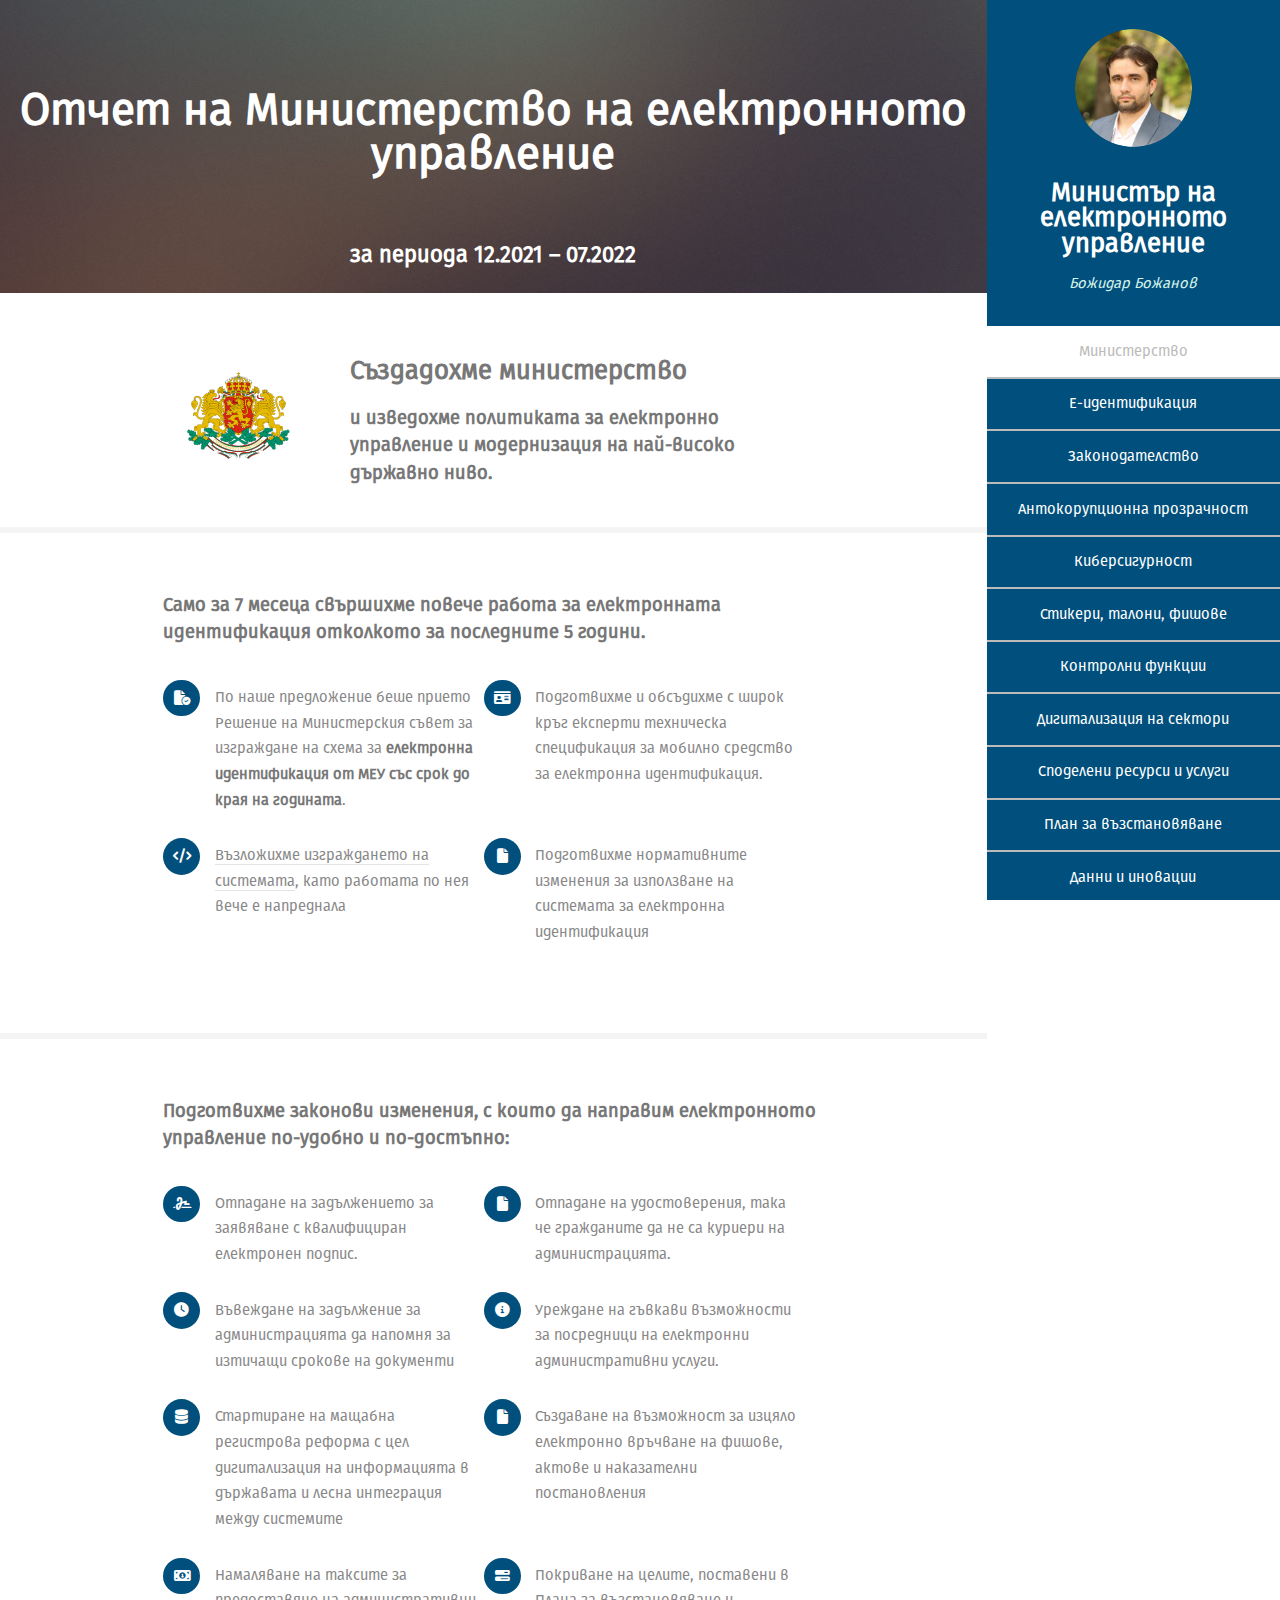
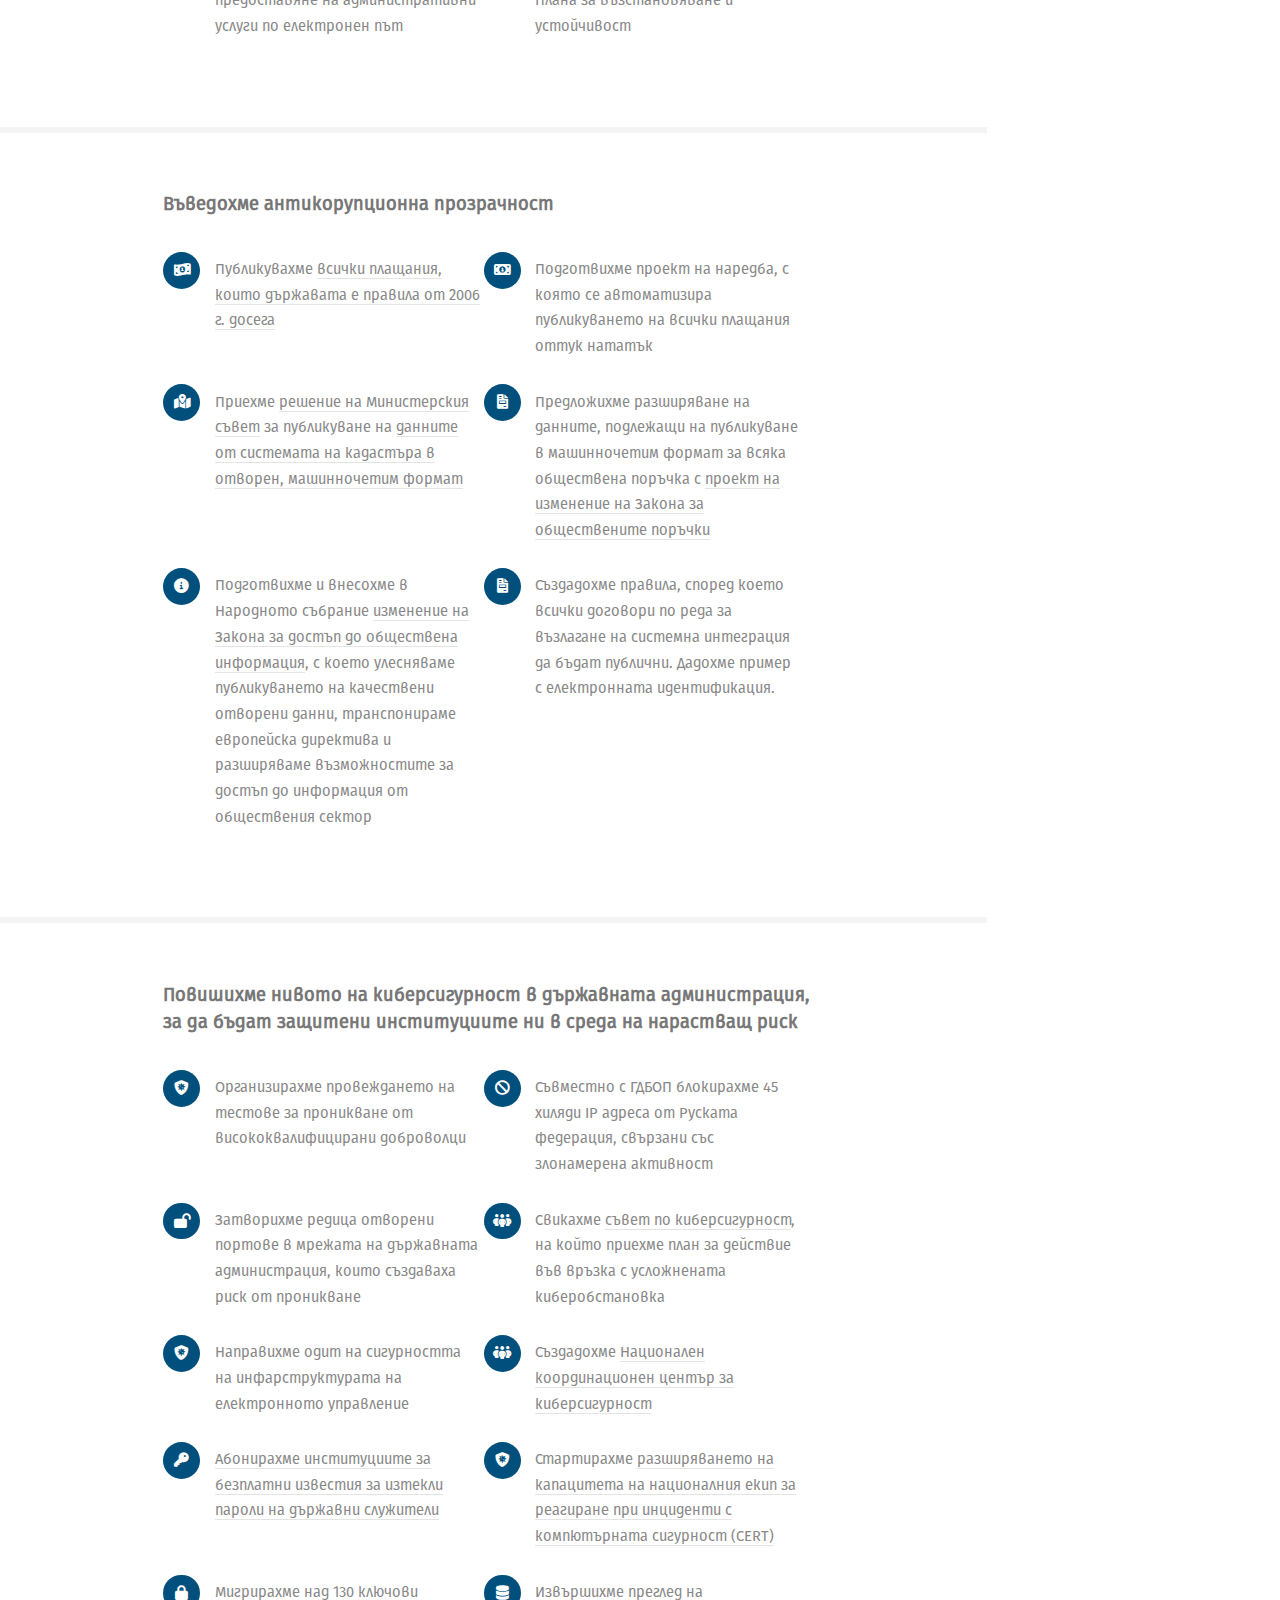
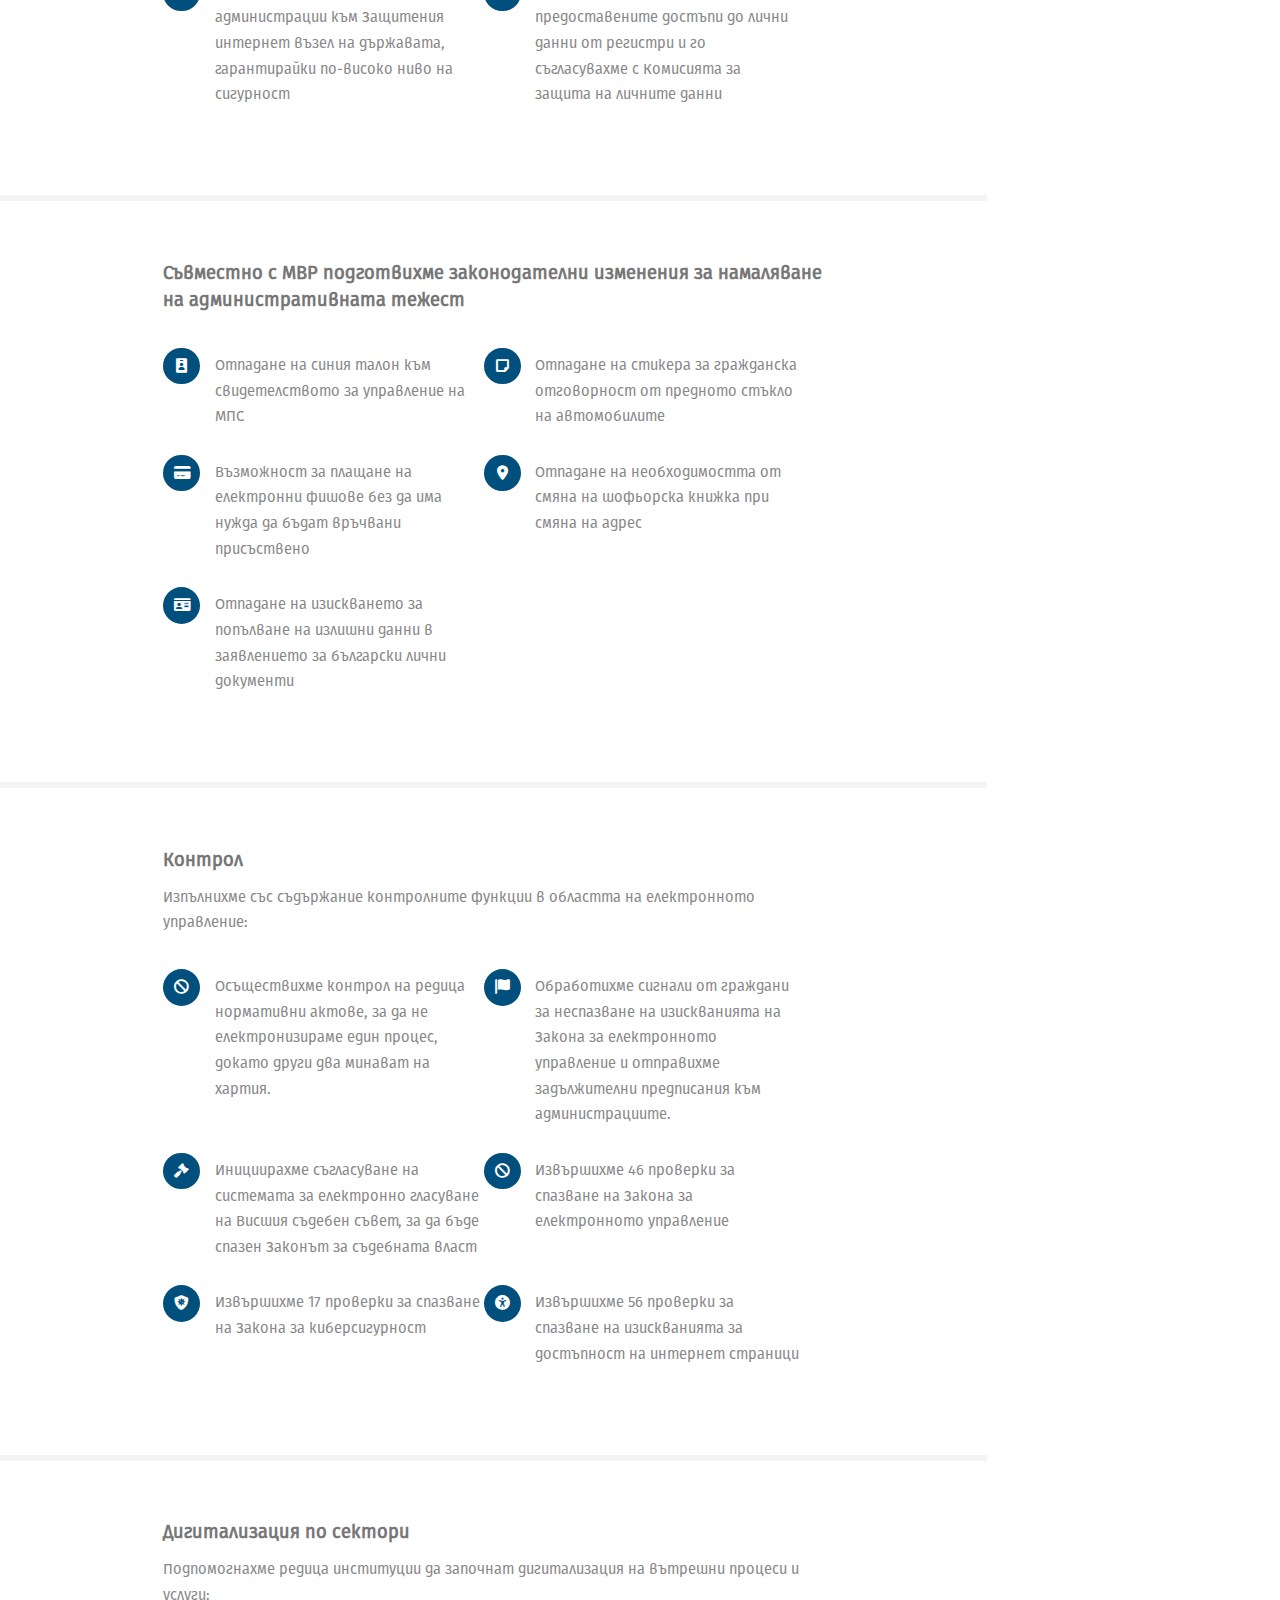
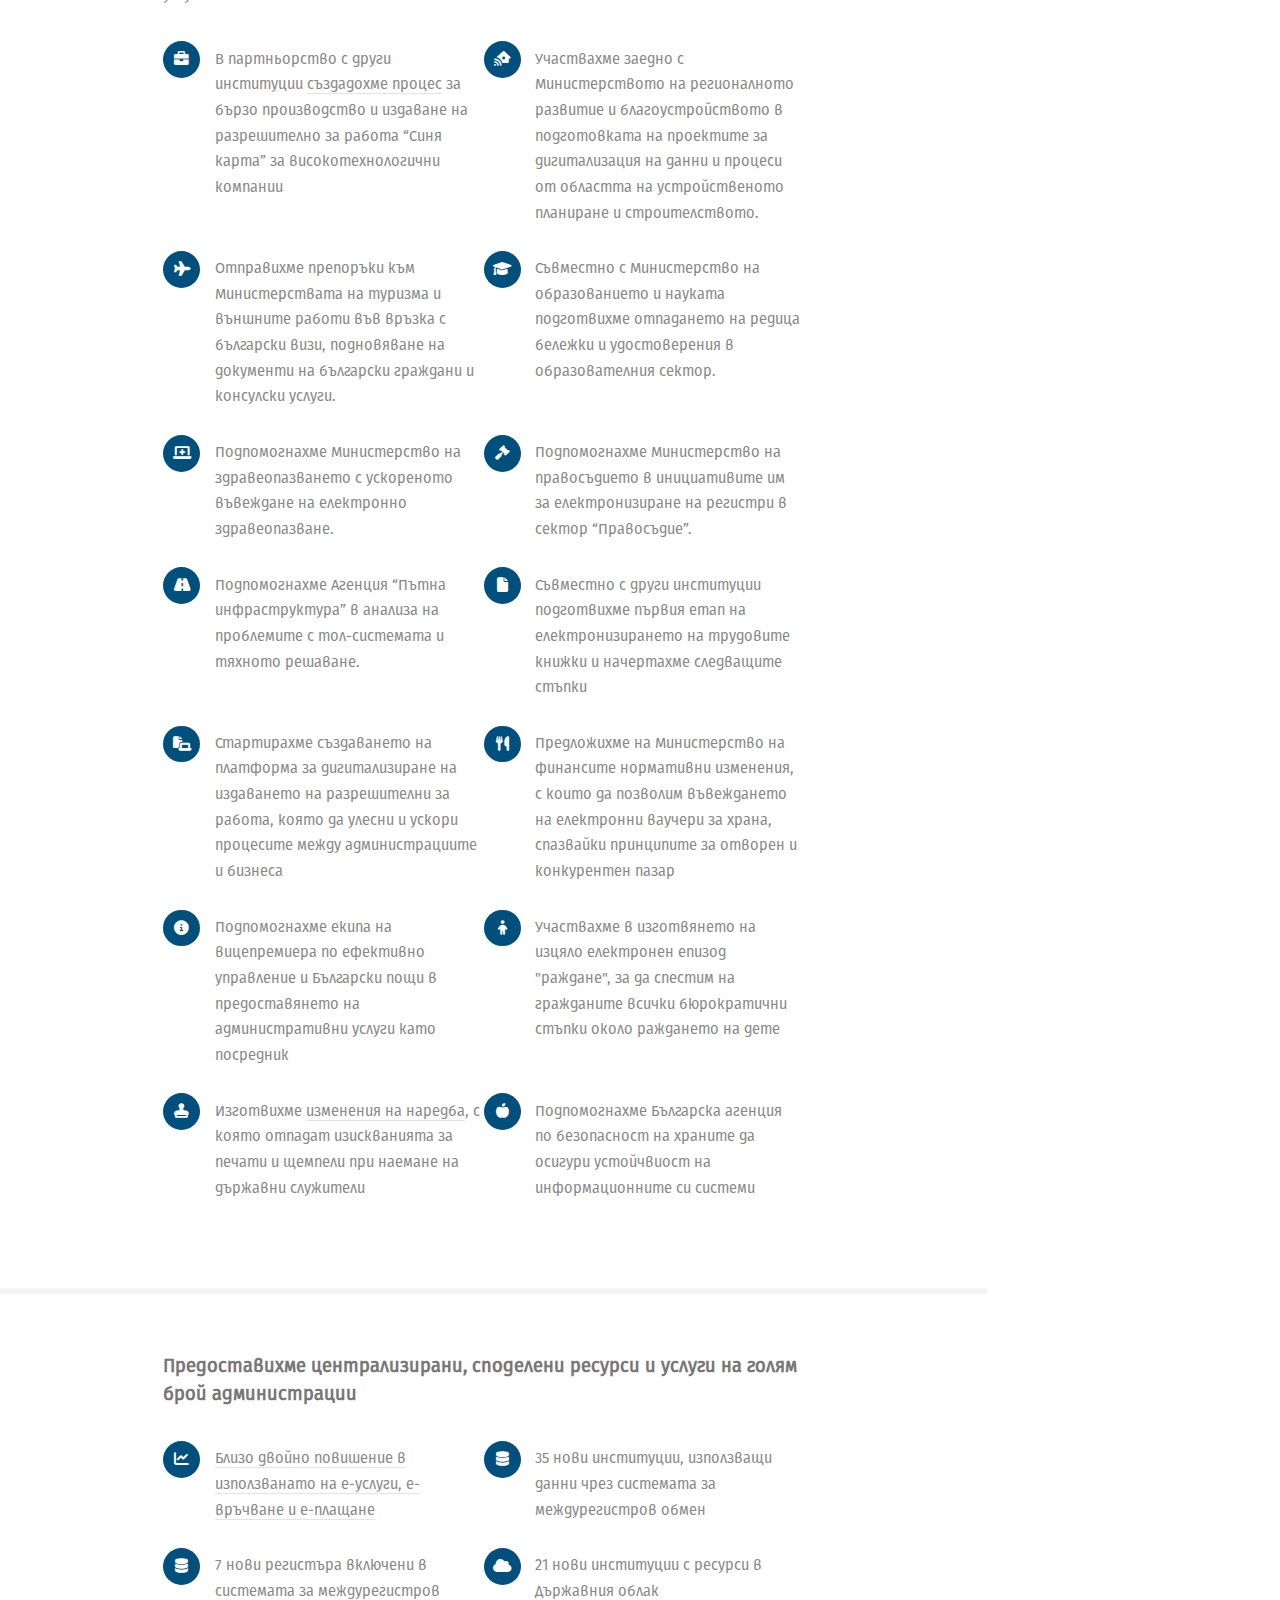
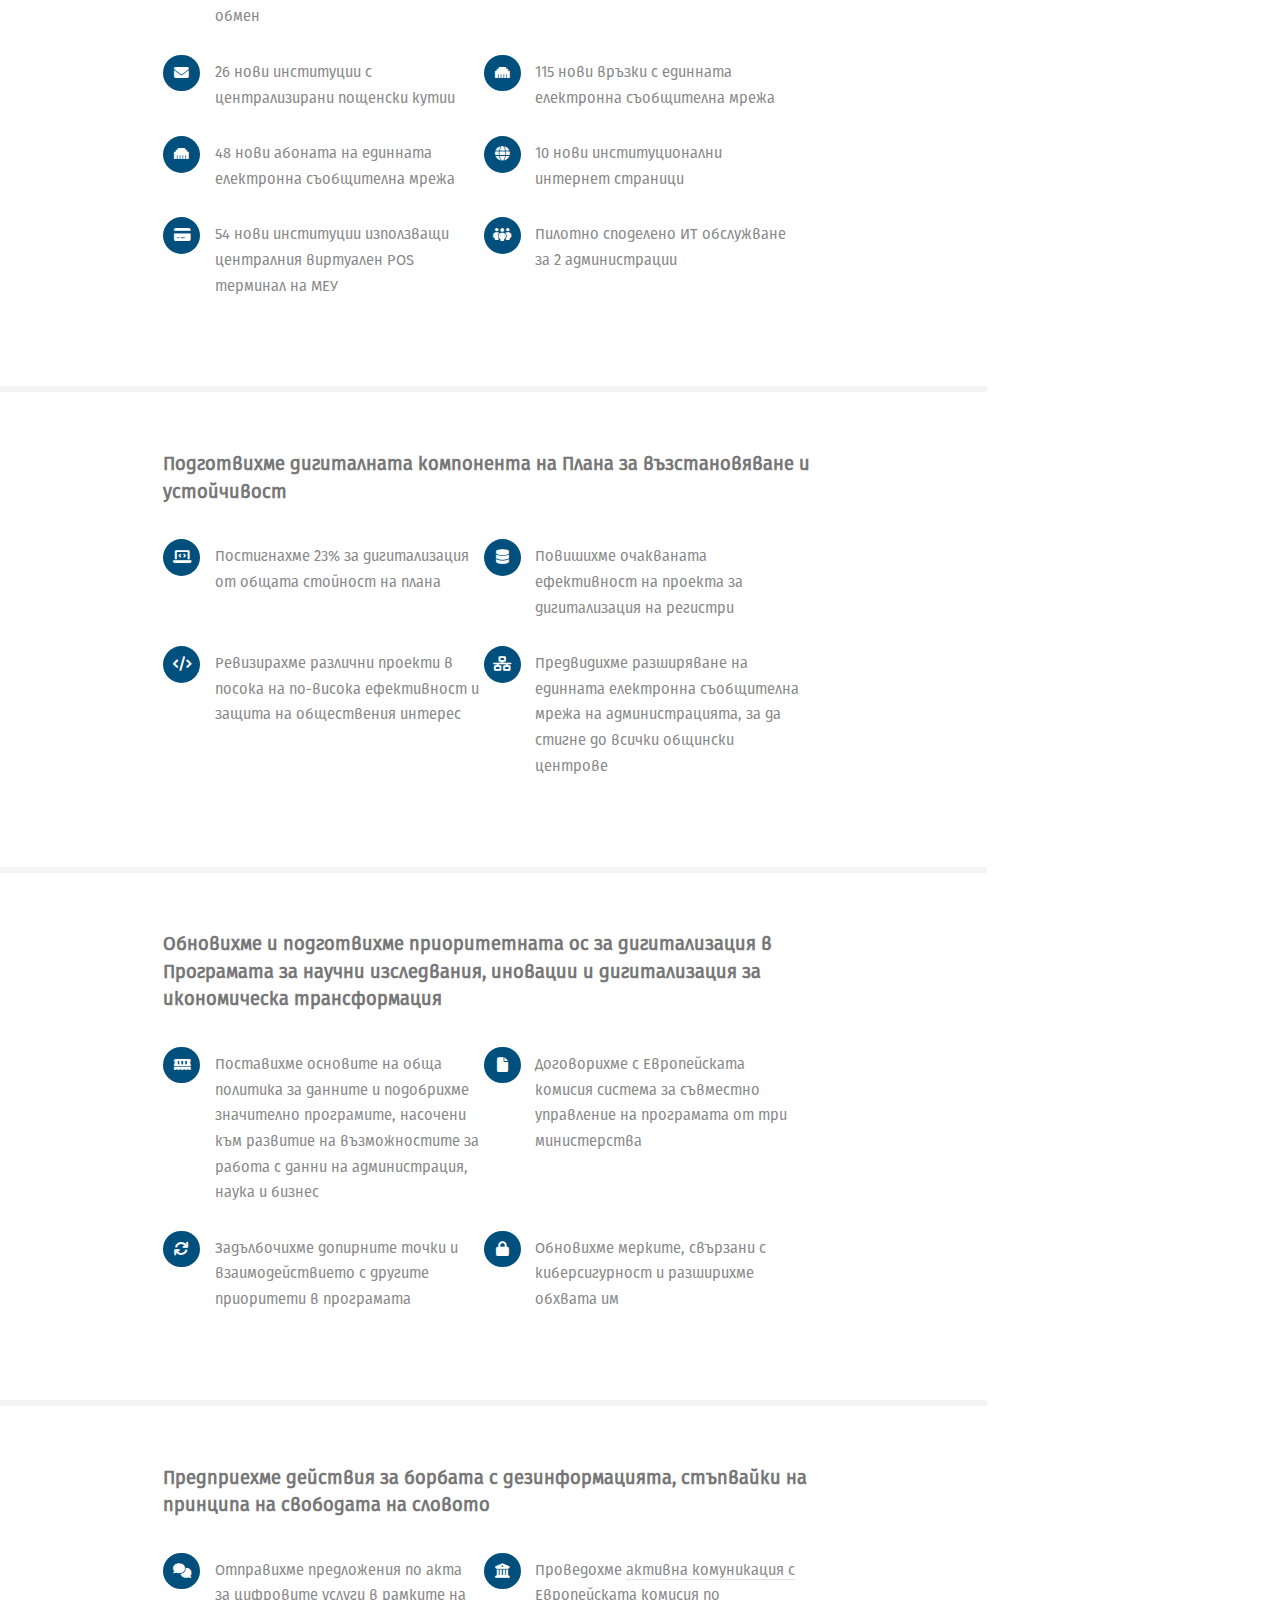
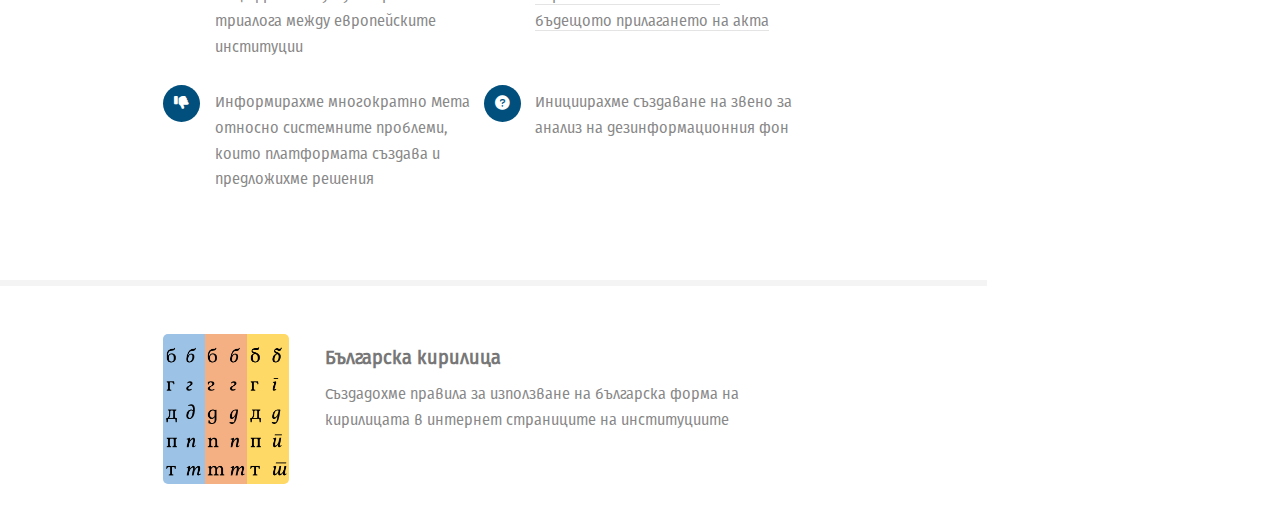
==== commit 78136d2d: "minor edit" ====
--- a/index.html
+++ b/index.html
@@ -305,7 +305,7 @@
 								<header class="major">
 									<h4>Българска кирилица</h4>
 								</header>
-								<p>Приехме правила за използване на българска форма на кирилицата в интернет страниците на институциите</p>
+								<p>Създадохме правила за използване на българска форма на кирилицата в интернет страниците на институциите</p>
 							</div>
 							</section>
 
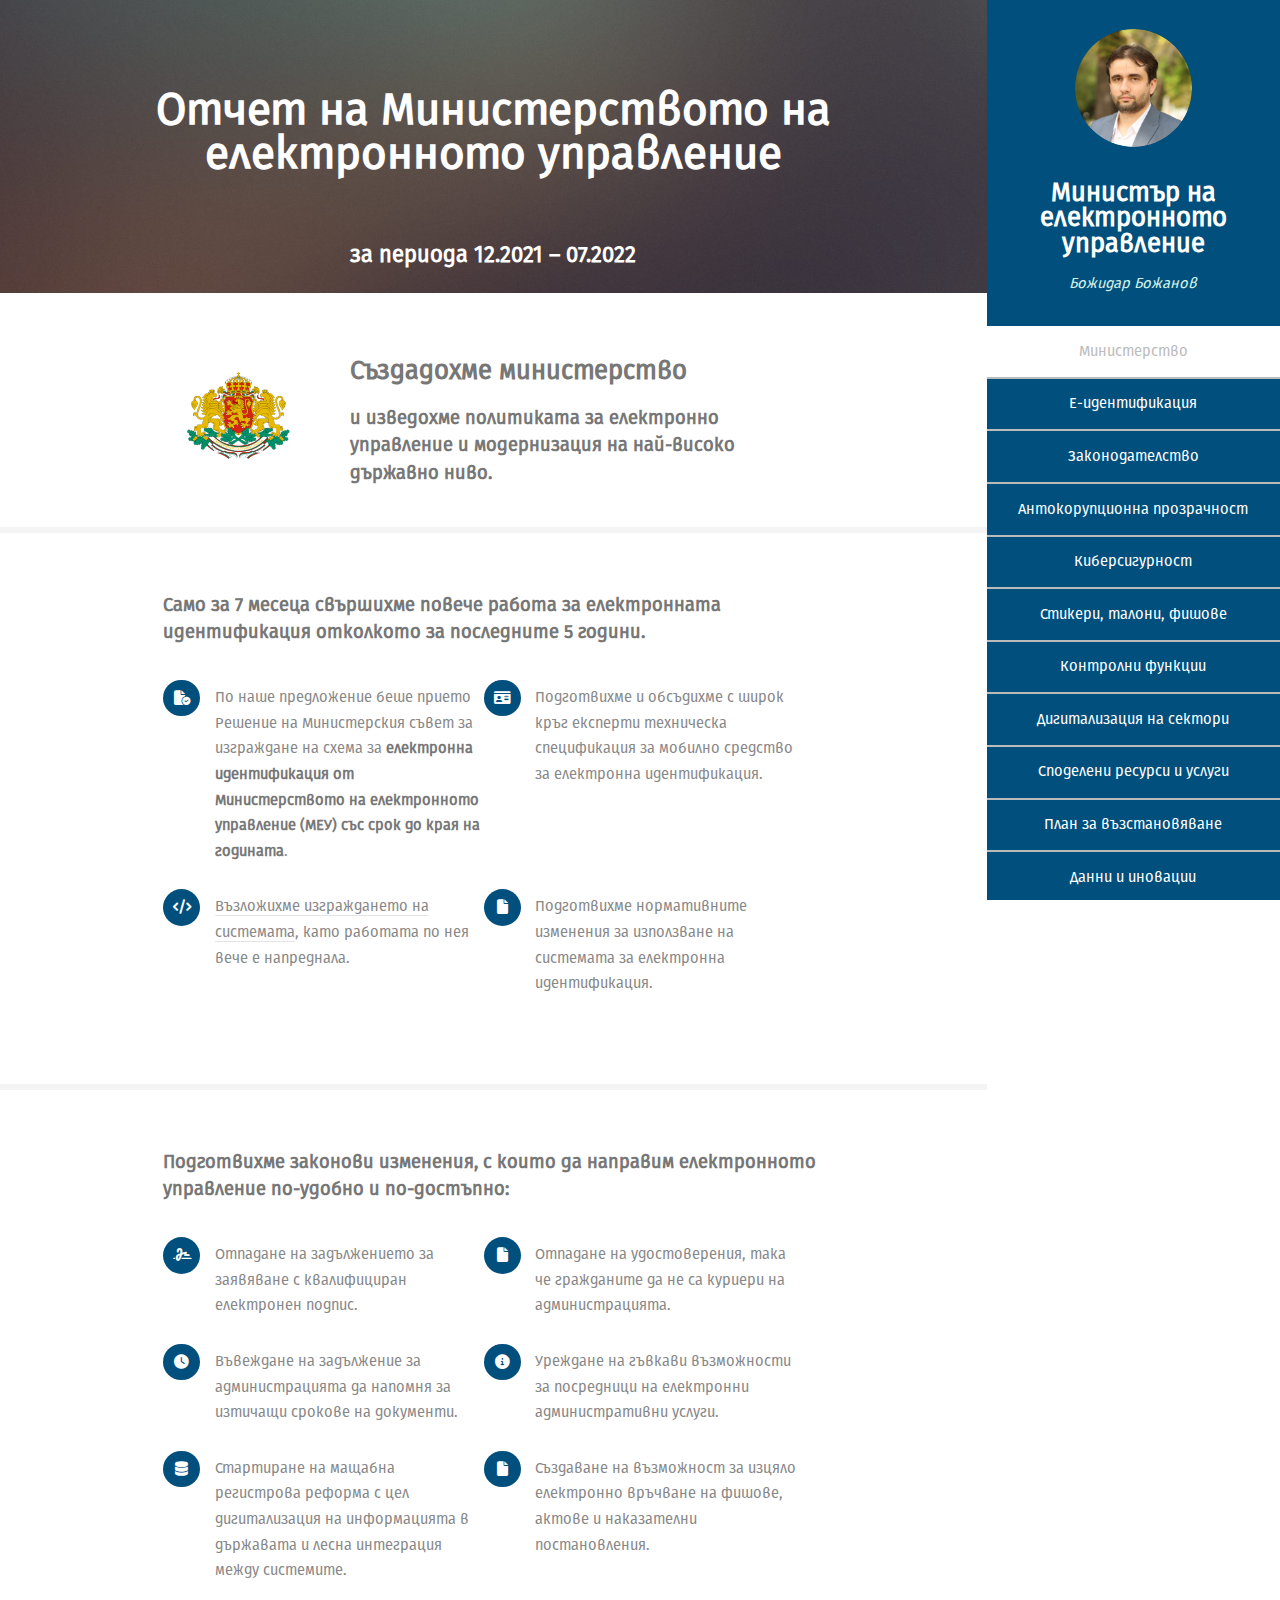
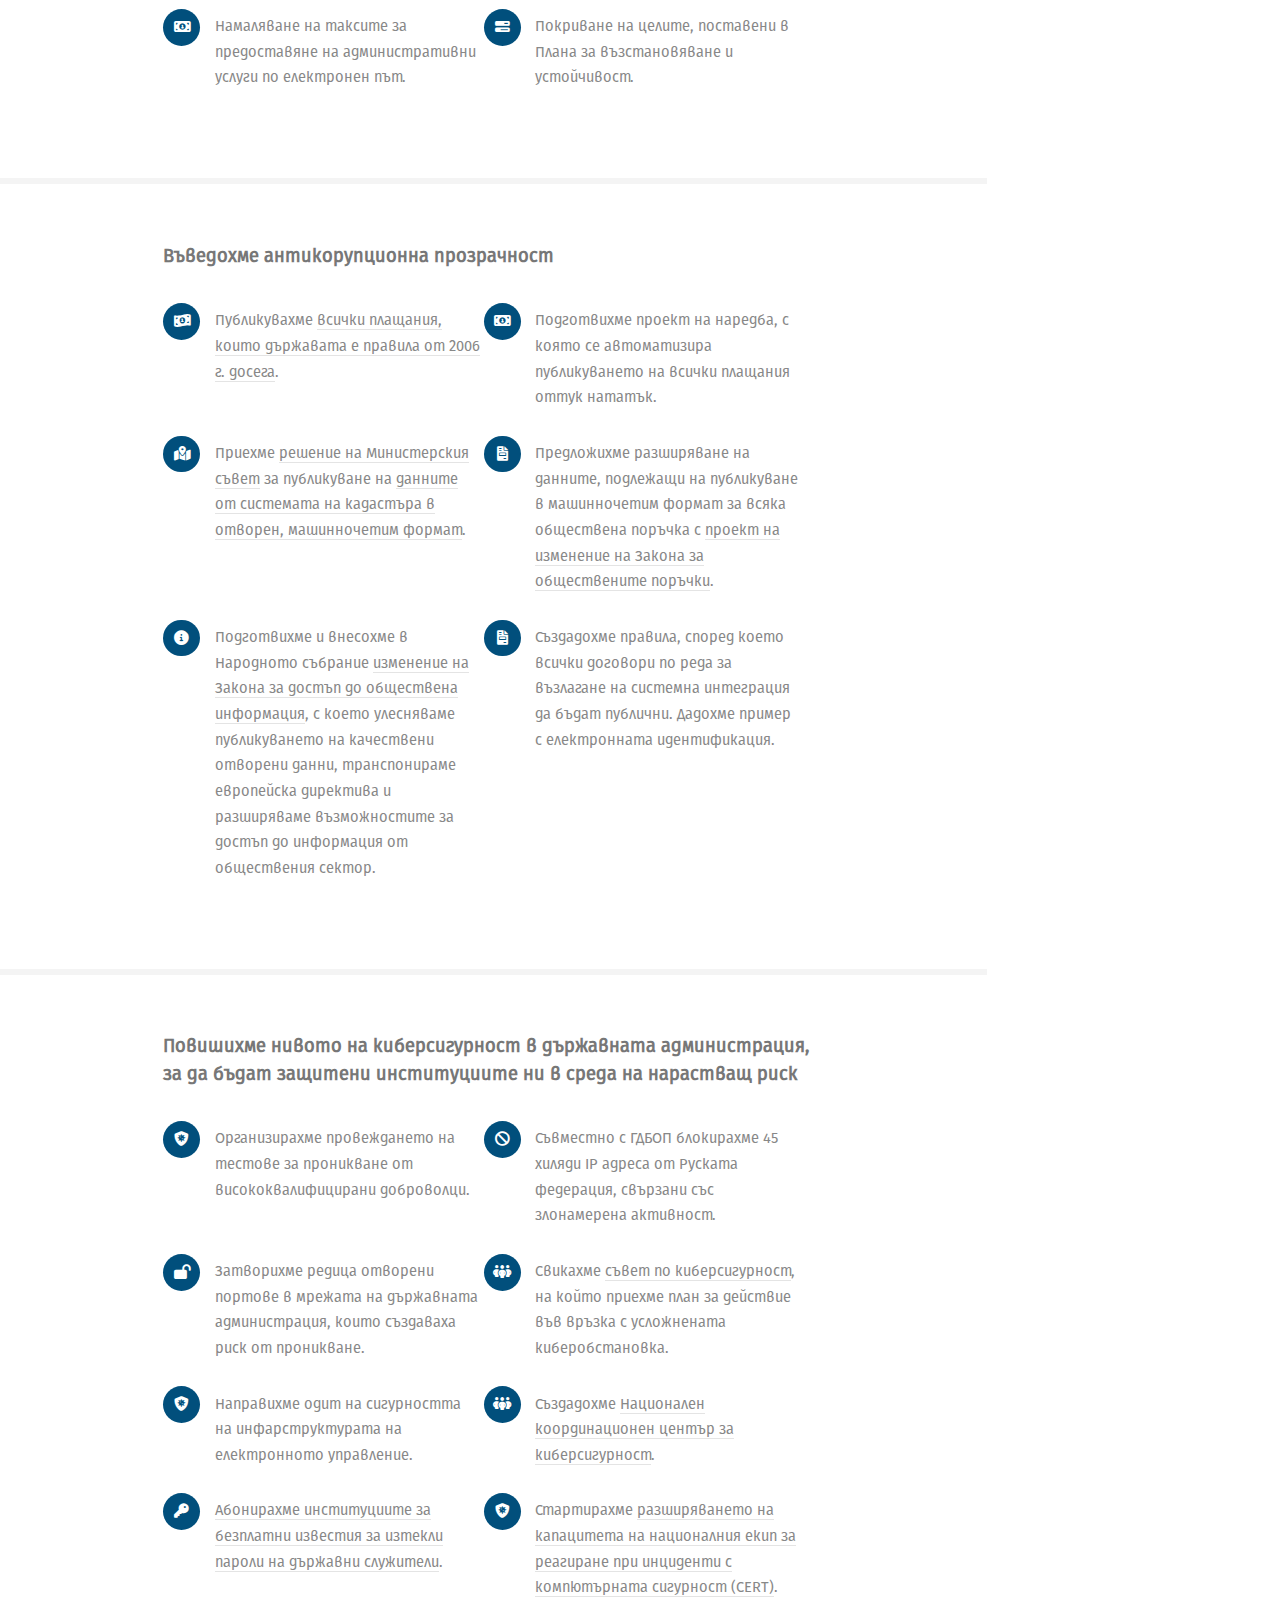
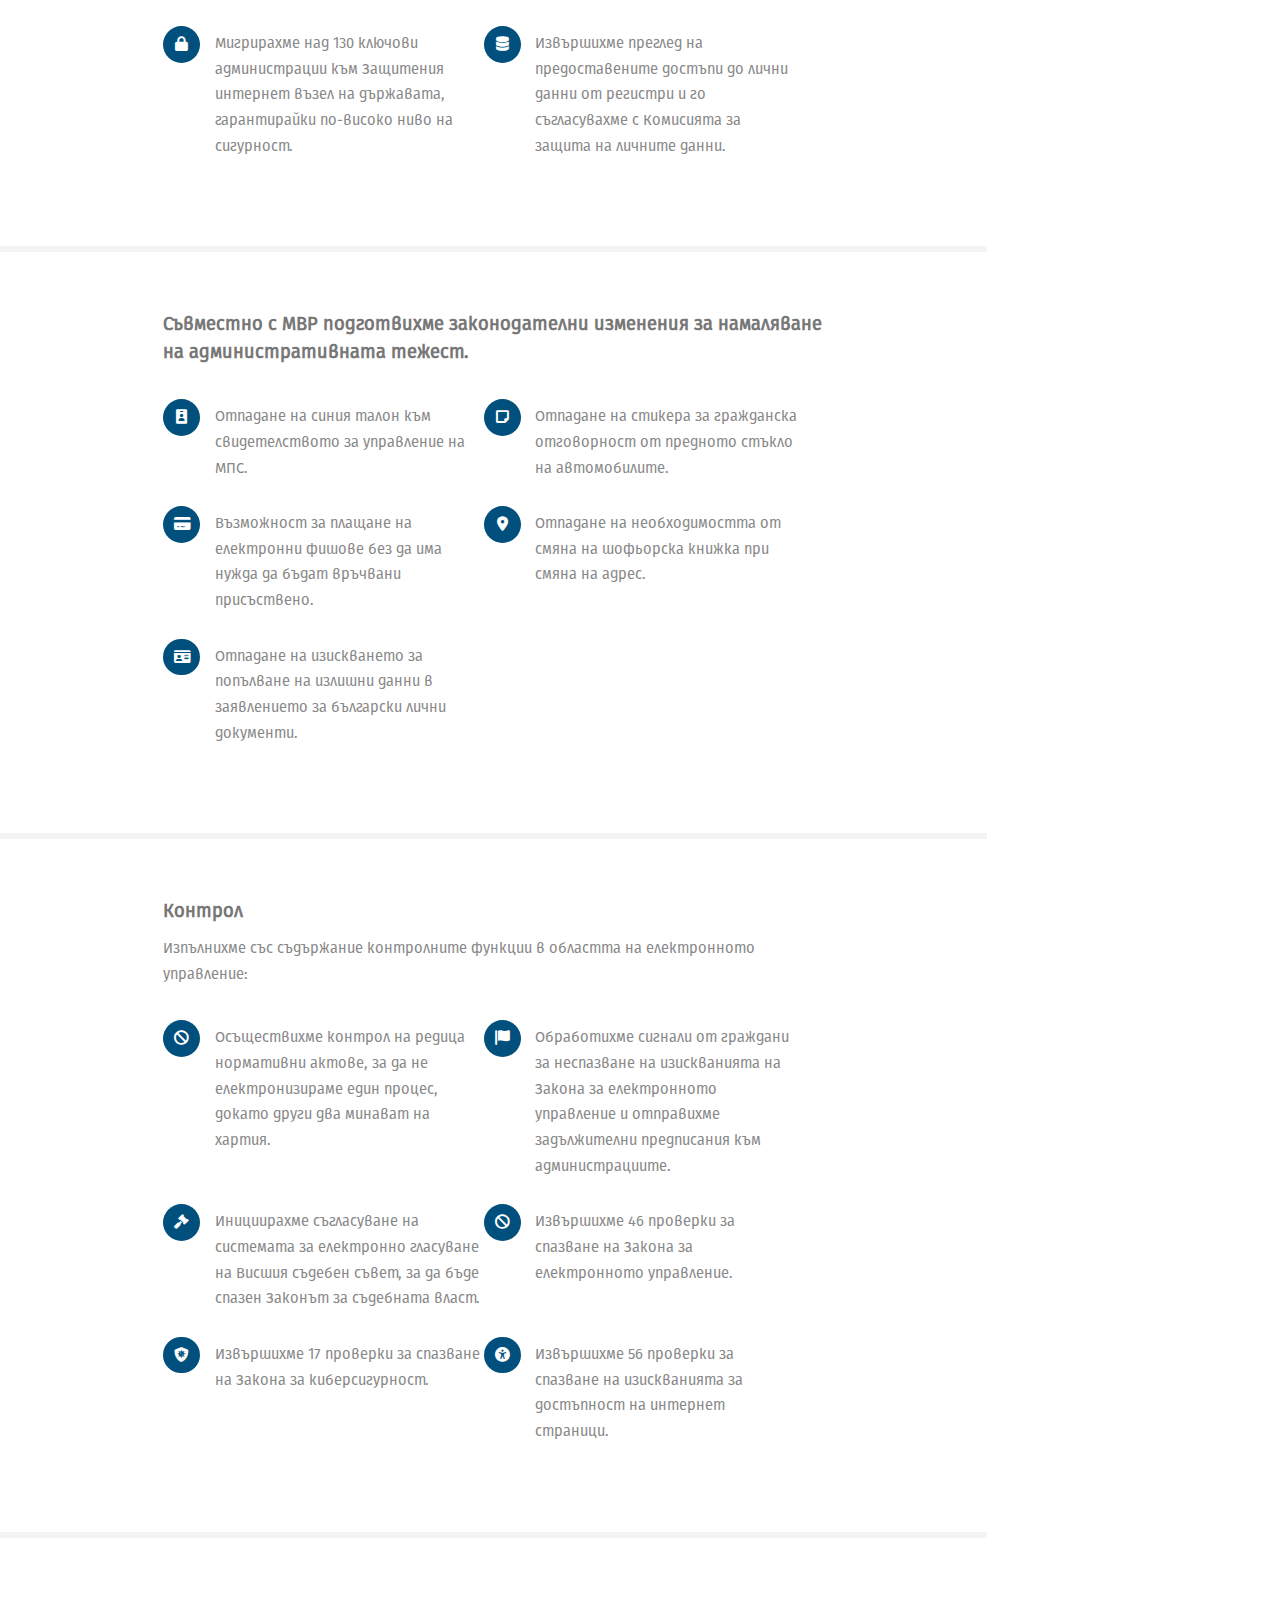
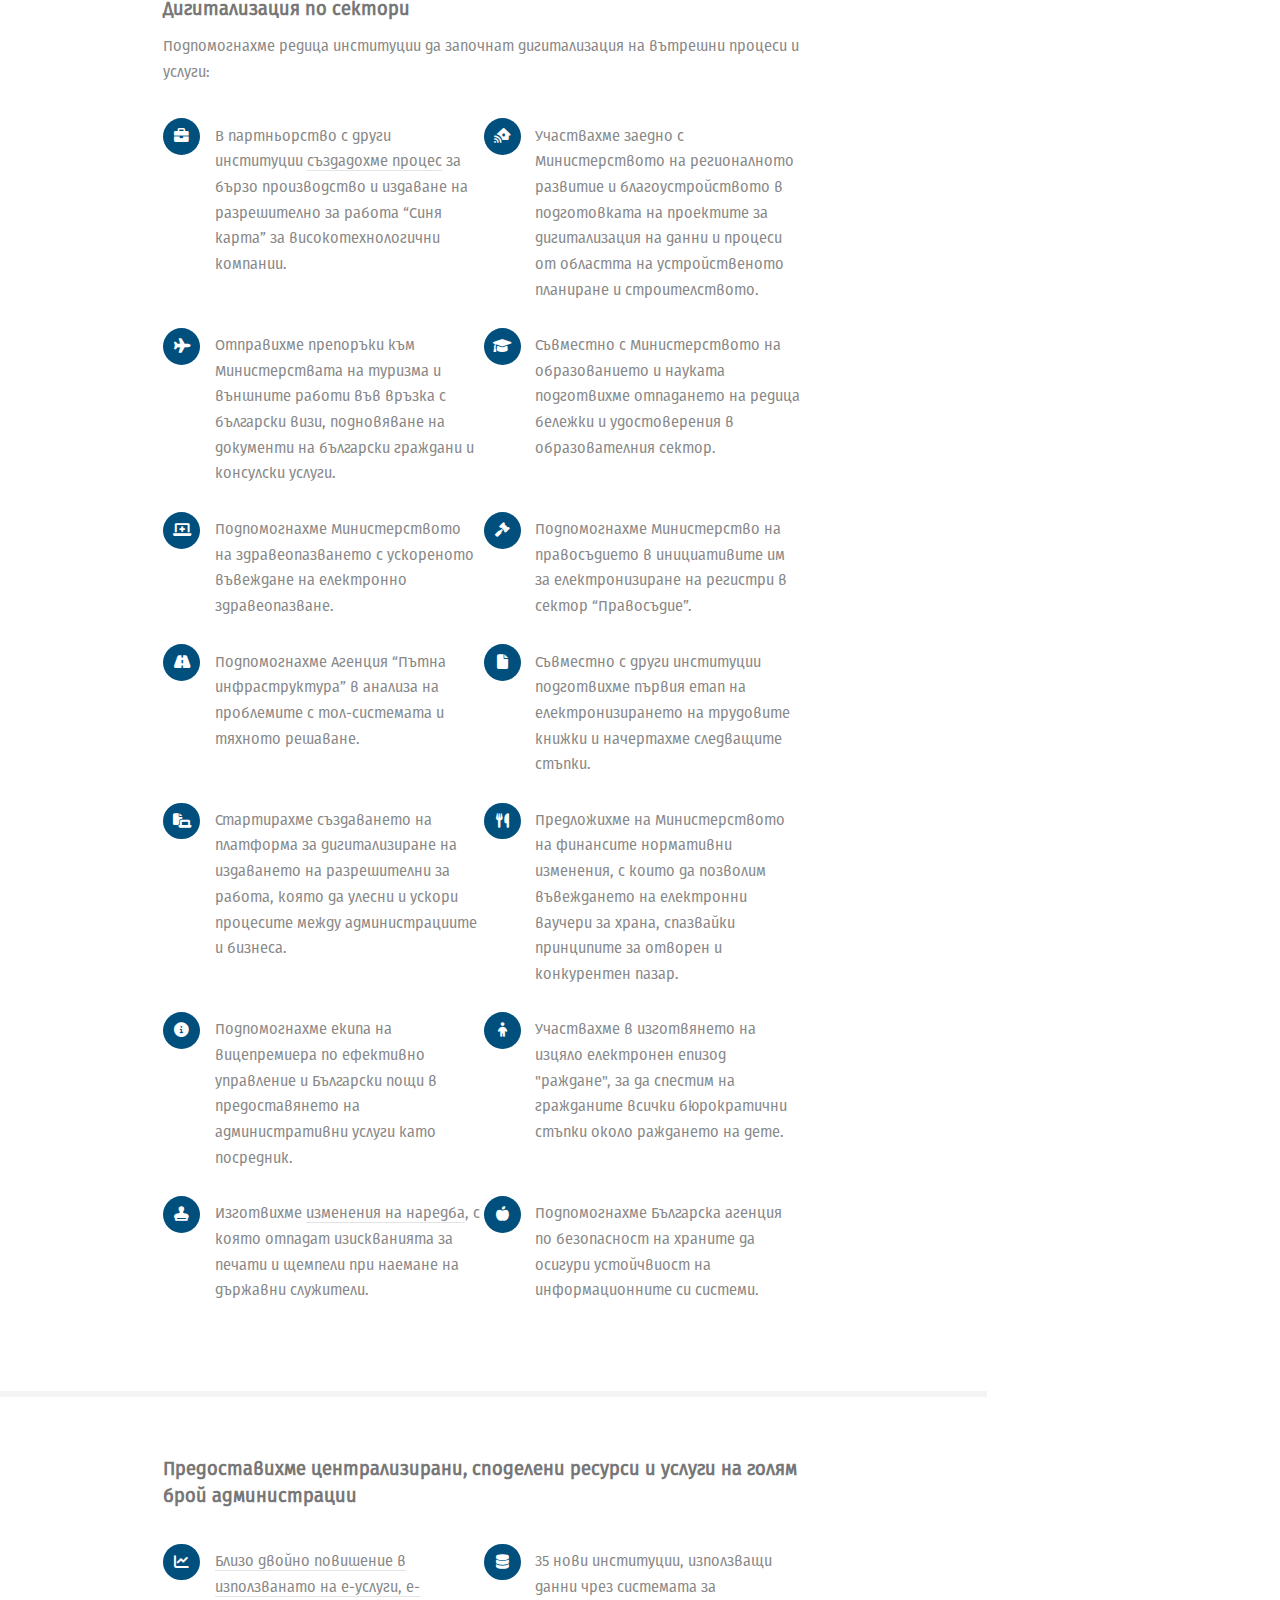
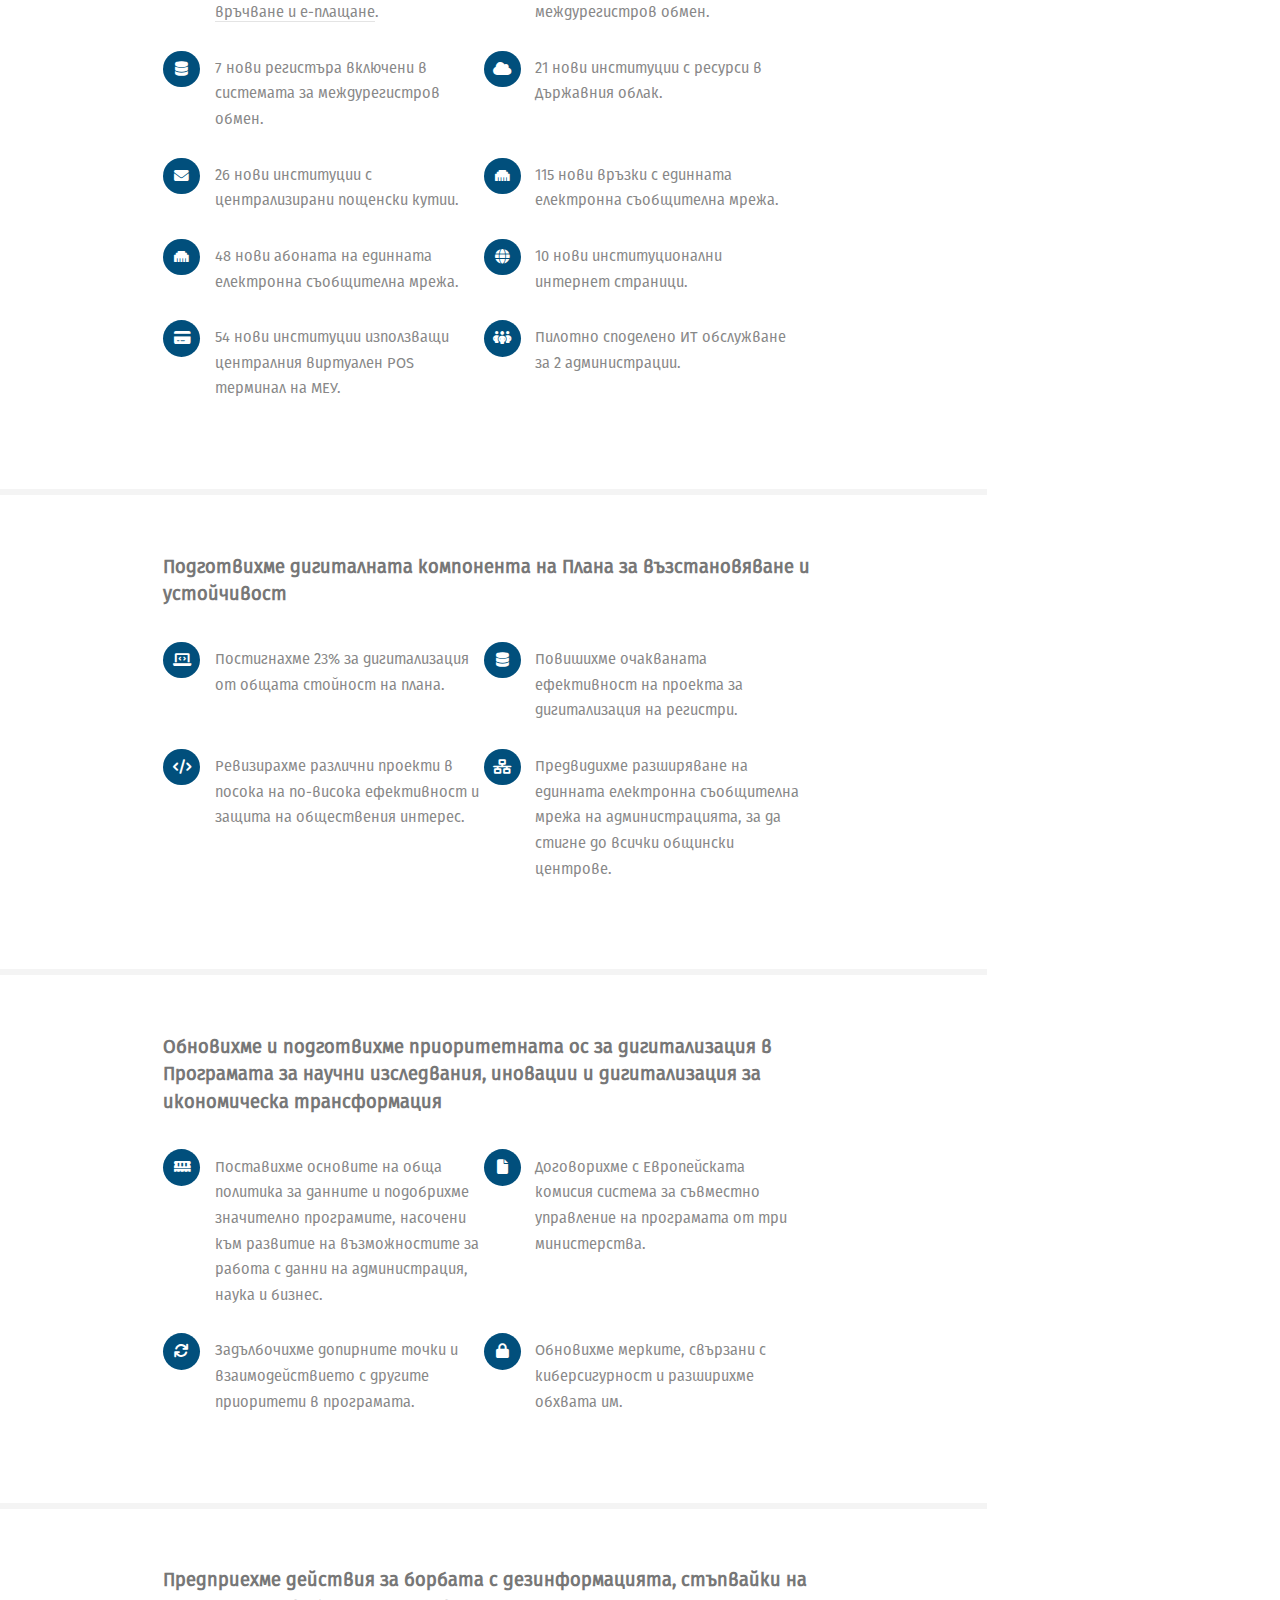
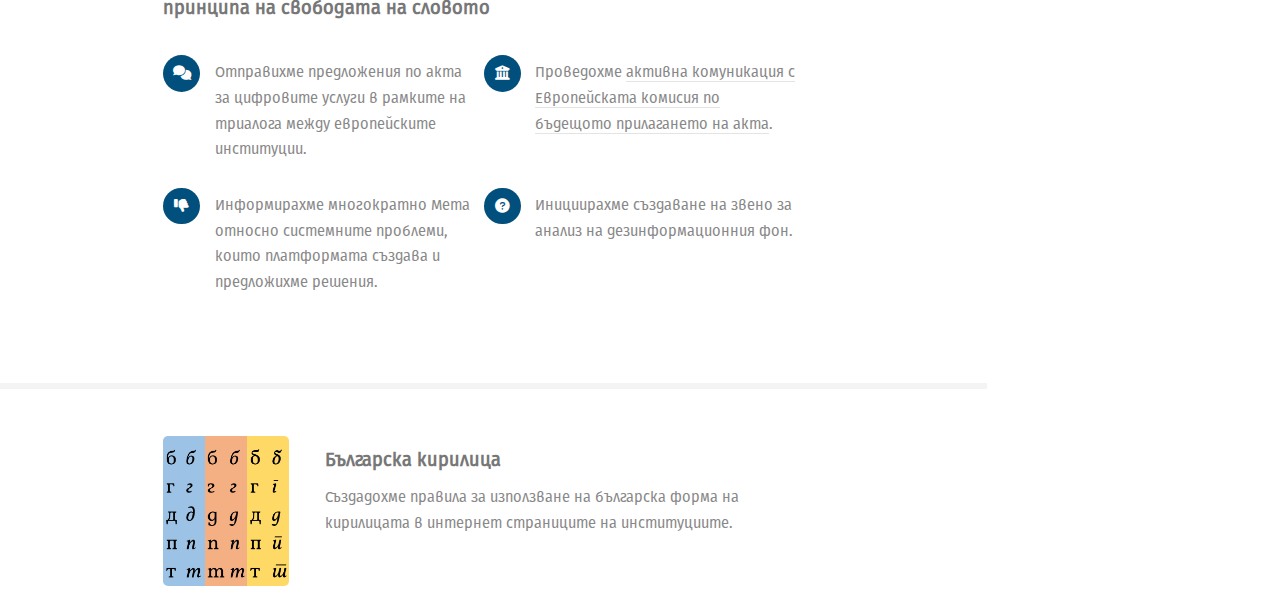
==== commit 64d19701: "Language" ====
--- a/index.html
+++ b/index.html
@@ -6,17 +6,18 @@
 -->
 <html>
 	<head>
-		<title>Отчет на Министерство на електронното управление</title>
+		<title>Отчет на Министерството на електронното управление</title>
 		<meta charset="utf-8" />
 		<meta author="Ministry of E-Government Bulgaria">
 		<meta name="viewport" content="width=device-width, initial-scale=1, user-scalable=no" />
 		<meta name="og:image" content="images/ogreport.jpeg" />
+		<meta name="image" property="og:image" content="https://otchet.egov.bg/images/ogreport.jpeg"> 
   		<meta name="og:url" content="https://otchet.egov.bg" />
-  		<meta name="og:title" content="Отчет на Министерство на електронното управление" />
+  		<meta name="og:title" content="Отчет на Министерството на електронното управление" />
   		<meta name="og:description" content="За постигнатото през месеците 12.2021-07.2022" />
   		<meta name="twitter:card" content="summary_large_image">
 		<meta name="twitter:url" content="https://otchet.egov.bg">
-		<meta name="twitter:title" content="Отчет на Министерство на електронното управление">
+		<meta name="twitter:title" content="Отчет на Министерството на електронното управление">
 		<meta name="twitter:description" content="За постигнатото през месеците 12.2021-07.2022">
 		<meta name="twitter:image" content="https://otchet.egov.bg/images/ogreport-twitter.jpg">
   		<link rel="shortcut icon" href="faviconmeu.ico" />
@@ -74,7 +75,7 @@
 
 							<section id="ministry">
 								<div class="image main" data-position="center">
-									<h1>Отчет на Министерство на електронното управление</h1>
+									<h1>Отчет на Министерството на електронното управление</h1>
 									<h3>за периода 12.2021 &ndash; 07.2022</h3>
 									<img src="images/banner.jpg" alt="" />
 								</div>
@@ -95,10 +96,10 @@
 									</header>
 									<p>
 										<ul class="feature-icons">
-											<li class="icon solid fa-file-circle-check">По наше предложение беше прието Решение на Министерския съвет за изграждане на схема за <strong>електронна идентификация от МЕУ със срок до края на годината</strong>.</li>
+											<li class="icon solid fa-file-circle-check">По наше предложение беше прието Решение на Министерския съвет за изграждане на схема за <strong>електронна идентификация от Министерството на електронното управление (МЕУ) със срок до края на годината</strong>.</li>
 											<li class="icon solid fa-id-card">Подготвихме и обсъдихме с широк кръг експерти техническа спецификация за мобилно средство за електронна идентификация.</li>
-											<li class="icon solid fa-code"><a href="https://egov.government.bg/wps/portal/ministry-meu/press-center/news/dogovormeuio">Възложихме изграждането на системата</a>, като работата по нея вече е напреднала</li>
-											<li class="icon solid fa-file">Подготвихме нормативните изменения за използване на системата за електронна идентификация</li>
+											<li class="icon solid fa-code"><a href="https://egov.government.bg/wps/portal/ministry-meu/press-center/news/dogovormeuio">Възложихме изграждането на системата</a>, като работата по нея вече е напреднала.</li>
+											<li class="icon solid fa-file">Подготвихме нормативните изменения за използване на системата за електронна идентификация.</li>
 										</ul>
 									</p>
 								</div>
@@ -114,12 +115,12 @@
 										<ul class="feature-icons">
 											<li class="icon solid fa-signature">Отпадане на задължението за заявяване с квалифициран електронен подпис.</li>
 											<li class="icon solid fa-file">Отпадане на удостоверения, така че гражданите да не са куриери на администрацията.</li>
-											<li class="icon solid fa-clock">Въвеждане на задължение за администрацията да напомня за изтичащи срокове на документи</li>
+											<li class="icon solid fa-clock">Въвеждане на задължение за администрацията да напомня за изтичащи срокове на документи.</li>
 								                        <li class="icon solid fa-circle-info">Уреждане на гъвкави възможности за посредници на електронни административни услуги.</li>
-								                        <li class="icon solid fa-database">Стартиране на мащабна регистрова реформа с цел дигитализация на информацията в държавата и лесна интеграция между системите</li>
-											<li class="icon solid fa-file">Създаване на възможност за изцяло електронно връчване на фишове, актове и наказателни постановления</li>
-								                        <li class="icon solid fa-money-bill-1">Намаляване на таксите за предоставяне на административни услуги по електронен път</li>
-											<li class="icon solid fa-bars-progress">Покриване на целите, поставени в Плана за възстановяване и устойчивост</li>
+								                        <li class="icon solid fa-database">Стартиране на мащабна регистрова реформа с цел дигитализация на информацията в държавата и лесна интеграция между системите.</li>
+											<li class="icon solid fa-file">Създаване на възможност за изцяло електронно връчване на фишове, актове и наказателни постановления.</li>
+								                        <li class="icon solid fa-money-bill-1">Намаляване на таксите за предоставяне на административни услуги по електронен път.</li>
+											<li class="icon solid fa-bars-progress">Покриване на целите, поставени в Плана за възстановяване и устойчивост.</li>
 										</ul>
 									</p>
 
@@ -133,11 +134,11 @@
 									</header>
 									<p>
 										<ul class="feature-icons">
-								            <li class="icon solid fa-money-bill-1-wave">Публикувахме <a href="https://data.egov.bg/organisation/datasets/resourceView/ba444b96-6ec3-4be7-8981-92bc33d1a94b">всички плащания, които държавата е правила от 2006 г. досега</a></li>
-									    <li class="icon solid fa-money-bill-1">Подготвихме проект на наредба, с която се автоматизира публикуването на всички плащания оттук нататък</li>
-								            <li class="icon solid fa-map-location-dot">Приехме <a href="https://pris.government.bg/prin/file_view.aspx?did=102008&pid=115121">решение на Министерския съвет</a> за публикуване на <a href="https://pris.government.bg/prin/file_view.aspx?did=102008&pid=115122">данните от системата на кадастъра в отворен, машинночетим формат</a></li>
-								            <li class="icon solid fa-file-invoice">Предложихме разширяване на данните, подлежащи на публикуване в машинночетим формат за всяка обществена поръчка с <a href="https://strategy.bg/PublicConsultations/View.aspx?lang=bg-BG&Id=6913">проект на изменение на Закона за обществените поръчки</a></li>
-								            <li class="icon solid fa-circle-info">Подготвихме и внесохме в Народното събрание <a href="https://parliament.bg/bg/bills/ID/164200">изменение на Закона за достъп до обществена информация</a>, с което улесняваме публикуването на качествени отворени данни, транспонираме европейска директива и разширяваме възможностите за достъп до информация от обществения сектор</li>
+								            <li class="icon solid fa-money-bill-1-wave">Публикувахме <a href="https://data.egov.bg/organisation/datasets/resourceView/ba444b96-6ec3-4be7-8981-92bc33d1a94b">всички плащания, които държавата е правила от 2006 г. досега</a>.</li>
+									    <li class="icon solid fa-money-bill-1">Подготвихме проект на наредба, с която се автоматизира публикуването на всички плащания оттук нататък.</li>
+								            <li class="icon solid fa-map-location-dot">Приехме <a href="https://pris.government.bg/prin/file_view.aspx?did=102008&pid=115121">решение на Министерския съвет</a> за публикуване на <a href="https://pris.government.bg/prin/file_view.aspx?did=102008&pid=115122">данните от системата на кадастъра в отворен, машинночетим формат</a>.</li>
+								            <li class="icon solid fa-file-invoice">Предложихме разширяване на данните, подлежащи на публикуване в машинночетим формат за всяка обществена поръчка с <a href="https://strategy.bg/PublicConsultations/View.aspx?lang=bg-BG&Id=6913">проект на изменение на Закона за обществените поръчки</a>.</li>
+								            <li class="icon solid fa-circle-info">Подготвихме и внесохме в Народното събрание <a href="https://parliament.bg/bg/bills/ID/164200">изменение на Закона за достъп до обществена информация</a>, с което улесняваме публикуването на качествени отворени данни, транспонираме европейска директива и разширяваме възможностите за достъп до информация от обществения сектор.</li>
 									    <li class="icon solid fa-file-invoice">Създадохме правила, според което всички договори по реда за възлагане на системна интеграция да бъдат публични. Дадохме пример с електронната идентификация.</li>
 										</ul>
 									</p>
@@ -151,16 +152,16 @@
 									</header>
 									<p>
 										<ul class="feature-icons">
-								          <li class="icon solid fa-shield-virus">Организирахме провеждането на тестове за проникване от висококвалифицирани доброволци</li>
-								          <li class="icon solid fa-ban">Съвместно с ГДБОП блокирахме 45 хиляди IP адреса от Руската федерация, свързани със злонамерена активност</li>
-								          <li class="icon solid fa-lock-open">Затворихме редица отворени портове в мрежата на държавната администрация, които създаваха риск от проникване</li>
-								          <li class="icon solid fa-people-group">Свикахме <a href="https://nova.bg/news/view/2022/05/04/367616/%D0%B1%D0%BE%D0%B6%D0%B0%D0%BD%D0%BE%D0%B2-%D1%89%D0%B5-%D0%BF%D1%80%D0%BE%D0%B2%D0%B5%D0%B4%D0%B5%D0%BC-%D0%B8%D0%B7%D0%B2%D1%8A%D0%BD%D1%80%D0%B5%D0%B4%D0%B5%D0%BD-%D1%81%D1%8A%D0%B2%D0%B5%D1%82-%D0%BF%D0%BE-%D0%BA%D0%B8%D0%B1%D0%B5%D1%80%D1%81%D0%B8%D0%B3%D1%83%D1%80%D0%BD%D0%BE%D1%81%D1%82/">съвет по киберсигурност</a>, на който приехме план за действие във връзка с усложнената киберобстановка</li>
-									  <li class="icon solid fa-shield-virus">Направихме одит на сигурността на инфарструктурата на електронното управление</li>
-									  <li class="icon solid fa-people-group">Създадохме <a href="https://www.bta.bg/bg/news/bulgaria/296898">Национален координационен център за киберсигурност</a></li>
-									  <li class="icon solid fa-key"><a href="https://www.troyhunt.com/welcoming-the-bulgarian-government-to-have-i-been-pwned/">Абонирахме институциите за безплатни известия за изтекли пароли на държавни служители</a></li>
-									  <li class="icon solid fa-shield-virus">Стартирахме <a href="https://app.eop.bg/today/207735">разширяването на капацитета на националния екип за реагиране при инциденти с компютърната сигурност (CERT)</a></li>			
-									  <li class="icon solid fa-lock">Мигрирахме над 130 ключови администрации към Защитения интернет възел на държавата, гарантирайки по-високо ниво на сигурност</li>
-									  <li class="icon solid fa-database">Извършихме преглед на предоставените достъпи до лични данни от регистри и го съгласувахме с Комисията за защита на личните данни</li>
+								          <li class="icon solid fa-shield-virus">Организирахме провеждането на тестове за проникване от висококвалифицирани доброволци.</li>
+								          <li class="icon solid fa-ban">Съвместно с ГДБОП блокирахме 45 хиляди IP адреса от Руската федерация, свързани със злонамерена активност.</li>
+								          <li class="icon solid fa-lock-open">Затворихме редица отворени портове в мрежата на държавната администрация, които създаваха риск от проникване.</li>
+								          <li class="icon solid fa-people-group">Свикахме <a href="https://nova.bg/news/view/2022/05/04/367616/%D0%B1%D0%BE%D0%B6%D0%B0%D0%BD%D0%BE%D0%B2-%D1%89%D0%B5-%D0%BF%D1%80%D0%BE%D0%B2%D0%B5%D0%B4%D0%B5%D0%BC-%D0%B8%D0%B7%D0%B2%D1%8A%D0%BD%D1%80%D0%B5%D0%B4%D0%B5%D0%BD-%D1%81%D1%8A%D0%B2%D0%B5%D1%82-%D0%BF%D0%BE-%D0%BA%D0%B8%D0%B1%D0%B5%D1%80%D1%81%D0%B8%D0%B3%D1%83%D1%80%D0%BD%D0%BE%D1%81%D1%82/">съвет по киберсигурност</a>, на който приехме план за действие във връзка с усложнената киберобстановка.</li>
+									  <li class="icon solid fa-shield-virus">Направихме одит на сигурността на инфарструктурата на електронното управление.</li>
+									  <li class="icon solid fa-people-group">Създадохме <a href="https://www.bta.bg/bg/news/bulgaria/296898">Национален координационен център за киберсигурност</a>.</li>
+									  <li class="icon solid fa-key"><a href="https://www.troyhunt.com/welcoming-the-bulgarian-government-to-have-i-been-pwned/">Абонирахме институциите за безплатни известия за изтекли пароли на държавни служители</a>.</li>
+									  <li class="icon solid fa-shield-virus">Стартирахме <a href="https://app.eop.bg/today/207735">разширяването на капацитета на националния екип за реагиране при инциденти с компютърната сигурност (CERT)</a>.</li>			
+									  <li class="icon solid fa-lock">Мигрирахме над 130 ключови администрации към Защитения интернет възел на държавата, гарантирайки по-високо ниво на сигурност.</li>
+									  <li class="icon solid fa-database">Извършихме преглед на предоставените достъпи до лични данни от регистри и го съгласувахме с Комисията за защита на личните данни.</li>
 										</ul>
 									</p>
 							</div>
@@ -169,15 +170,15 @@
 							<section id="stickers">
 							<div class="container">
 									<header class="major">
-										<h4>Съвместно с МВР подготвихме <a href="https://www.mvr.bg/%D0%BC%D0%B8%D0%BD%D0%B8%D1%81%D1%82%D0%B5%D1%80%D1%81%D1%82%D0%B2%D0%BE%D1%82%D0%BE/%D0%B7%D0%B0-%D0%BC%D0%B8%D0%BD%D0%B8%D1%81%D1%82%D0%B5%D1%80%D1%81%D1%82%D0%B2%D0%BE%D1%82%D0%BE-%D0%BD%D0%B0-%D0%B2%D1%8A%D1%82%D1%80%D0%B5%D1%88%D0%BD%D0%B8%D1%82%D0%B5-%D1%80%D0%B0%D0%B1%D0%BE%D1%82%D0%B8/%D0%BD%D0%BE%D1%80%D0%BC%D0%B0%D1%82%D0%B8%D0%B2%D0%BD%D0%B0-%D1%83%D1%80%D0%B5%D0%B4%D0%B1%D0%B0/%D0%BF%D1%80%D0%BE%D0%B5%D0%BA%D1%82%D0%B8-%D0%BD%D0%B0-%D0%BD%D0%BE%D1%80%D0%BC%D0%B0%D1%82%D0%B8%D0%B2%D0%BD%D0%B8-%D0%B0%D0%BA%D1%82%D0%BE%D0%B2%D0%B5/%D0%B7%D0%B0%D0%BA%D0%BE%D0%BD%D0%BE%D0%BF%D1%80%D0%BE%D0%B5%D0%BA%D1%82%D0%B8">законодателни изменения за намаляване на административната тежест</a></h4>
-									</header>
-									<p>
-										<ul class="feature-icons">
-							                <li class="icon solid fa-id-badge">Отпадане на синия талон към свидетелството за управление на МПС</li>
-							                <li class="icon solid fa-note-sticky">Отпадане на стикера за гражданска отговорност от предното стъкло на автомобилите</li>
-							                <li class="icon solid fa-credit-card">Възможност за плащане на електронни фишове без да има нужда да бъдат връчвани присъствено</li>
-							                <li class="icon solid fa-location-dot">Отпадане на необходимостта от смяна на шофьорска книжка при смяна на адрес</li>
-							                <li class="icon solid fa-id-card">Отпадане на изискването за попълване на излишни данни в заявлението за български лични документи</li>
+										<h4>Съвместно с МВР подготвихме <a href="https://www.mvr.bg/%D0%BC%D0%B8%D0%BD%D0%B8%D1%81%D1%82%D0%B5%D1%80%D1%81%D1%82%D0%B2%D0%BE%D1%82%D0%BE/%D0%B7%D0%B0-%D0%BC%D0%B8%D0%BD%D0%B8%D1%81%D1%82%D0%B5%D1%80%D1%81%D1%82%D0%B2%D0%BE%D1%82%D0%BE-%D0%BD%D0%B0-%D0%B2%D1%8A%D1%82%D1%80%D0%B5%D1%88%D0%BD%D0%B8%D1%82%D0%B5-%D1%80%D0%B0%D0%B1%D0%BE%D1%82%D0%B8/%D0%BD%D0%BE%D1%80%D0%BC%D0%B0%D1%82%D0%B8%D0%B2%D0%BD%D0%B0-%D1%83%D1%80%D0%B5%D0%B4%D0%B1%D0%B0/%D0%BF%D1%80%D0%BE%D0%B5%D0%BA%D1%82%D0%B8-%D0%BD%D0%B0-%D0%BD%D0%BE%D1%80%D0%BC%D0%B0%D1%82%D0%B8%D0%B2%D0%BD%D0%B8-%D0%B0%D0%BA%D1%82%D0%BE%D0%B2%D0%B5/%D0%B7%D0%B0%D0%BA%D0%BE%D0%BD%D0%BE%D0%BF%D1%80%D0%BE%D0%B5%D0%BA%D1%82%D0%B8">законодателни изменения за намаляване на административната тежест</a>.</h4>
+									</header>
+									<p>
+										<ul class="feature-icons">
+							                <li class="icon solid fa-id-badge">Отпадане на синия талон към свидетелството за управление на МПС.</li>
+							                <li class="icon solid fa-note-sticky">Отпадане на стикера за гражданска отговорност от предното стъкло на автомобилите.</li>
+							                <li class="icon solid fa-credit-card">Възможност за плащане на електронни фишове без да има нужда да бъдат връчвани присъствено.</li>
+							                <li class="icon solid fa-location-dot">Отпадане на необходимостта от смяна на шофьорска книжка при смяна на адрес.</li>
+							                <li class="icon solid fa-id-card">Отпадане на изискването за попълване на излишни данни в заявлението за български лични документи.</li>
 										</ul>
 									</p>
 							</div>
@@ -193,10 +194,10 @@
 										<ul class="feature-icons">
 							              <li class="icon solid fa-ban">Осъществихме контрол на редица нормативни актове, за да не електронизираме един процес, докато други два минават на хартия.</li>
 							              <li class="icon solid fa-flag">Обработихме сигнали от граждани за неспазване на изискванията на Закона за електронното управление и отправихме задължителни предписания към администрациите.</li>
-							              <li class="icon solid fa-gavel">Инициирахме съгласуване на системата за електронно гласуване на Висшия съдебен съвет, за да бъде спазен Законът за съдебната власт</li>
-								      <li class="icon solid fa-ban">Извършихме 46 проверки за спазване на Закона за електронното управление</li>
-								      <li class="icon solid fa-shield-virus">Извършихме 17 проверки за спазване на Закона за киберсигурност</li>
-								      <li class="icon solid fa-universal-access">Извършихме 56 проверки за спазване на изискванията за достъпност на интернет страници</li>
+							              <li class="icon solid fa-gavel">Инициирахме съгласуване на системата за електронно гласуване на Висшия съдебен съвет, за да бъде спазен Законът за съдебната власт.</li>
+								      <li class="icon solid fa-ban">Извършихме 46 проверки за спазване на Закона за електронното управление.</li>
+								      <li class="icon solid fa-shield-virus">Извършихме 17 проверки за спазване на Закона за киберсигурност.</li>
+								      <li class="icon solid fa-universal-access">Извършихме 56 проверки за спазване на изискванията за достъпност на интернет страници.</li>
 							            </ul>
 							        </p>
 							</div>
@@ -209,20 +210,20 @@
 									</header>
 									<p>Подпомогнахме редица институции да започнат дигитализация на вътрешни процеси и услуги:
 										<ul class="feature-icons">
-							              <li class="icon solid fa-briefcase">В партньорство с други институции <a href="https://egov.government.bg/wps/portal/ministry-meu/press-center/news/06072022-news">създадохме процес</a> за бързо производство и издаване на разрешително за работа “Синя карта” за високотехнологични компании</li>
+							              <li class="icon solid fa-briefcase">В партньорство с други институции <a href="https://egov.government.bg/wps/portal/ministry-meu/press-center/news/06072022-news">създадохме процес</a> за бързо производство и издаване на разрешително за работа “Синя карта” за високотехнологични компании.</li>
 							              <li class="icon solid fa-house-signal">Участвахме заедно с Министерството на регионалното развитие и благоустройството в подготовката на проектите за дигитализация на данни и процеси от областта на устройственото планиране и строителството.</li>
 							              <li class="icon solid fa-plane">Отправихме препоръки към Министерствата на туризма и външните работи във връзка с български визи, подновяване на документи на български граждани и консулски услуги.</li>
-							              <li class="icon solid fa-graduation-cap">Съвместно с Министерство на образованието и науката подготвихме отпадането на редица бележки и удостоверения в образователния сектор.</li>
-							              <li class="icon solid fa-laptop-medical">Подпомогнахме Министерство на здравеопазването с ускореното въвеждане на електронно здравеопазване.</li>
+							              <li class="icon solid fa-graduation-cap">Съвместно с Министерството на образованието и науката подготвихме отпадането на редица бележки и удостоверения в образователния сектор.</li>
+							              <li class="icon solid fa-laptop-medical">Подпомогнахме Министерството на здравеопазването с ускореното въвеждане на електронно здравеопазване.</li>
 							              <li class="icon solid fa-gavel">Подпомогнахме Mинистерство на правосъдието в инициативите им за електронизиране на регистри в сектор “Правосъдие”.</li>
 							              <li class="icon solid fa-road">Подпомогнахме Агенция “Пътна инфраструктура” в анализа на проблемите с тол-системата и тяхното решаване.</li>
-							              <li class="icon solid fa-file">Съвместно с други институции подготвихме първия етап на електронизирането на трудовите книжки и начертахме следващите стъпки</li>
-							              <li class="icon solid fa-laptop-file">Стартирахме създаването на платформа за дигитализиране на издаването на разрешителни за работа, която да улесни и ускори процесите между администрациите и бизнеса</li>
-							              <li class="icon solid fa-utensils">Предложихме на Министерство на финансите нормативни изменения, с които да позволим въвеждането на електронни ваучери за храна, спазвайки принципите за отворен и конкурентен пазар</li>
-								      <li class="icon solid fa-circle-info">Подпомогнахме екипа на вицепремиера по ефективно управление и Български пощи в предоставянето на административни услуги като посредник</li>
-								      <li class="icon solid fa-child">Участвахме в изготвянето на изцяло електронен епизод "раждане", за да спестим на гражданите всички бюрократични стъпки около раждането на дете</li>
-								      <li class="icon solid fa-stamp">Изготвихме <a href="https://strategy.bg/PublicConsultations/View.aspx?lang=bg-BG&Id=6969">изменения на наредба</a>, с която отпадат изискванията за печати и щемпели при наемане на държавни служители</li>
-								      <li class="icon solid fa-apple-whole">Подпомогнахме Българска агенция по безопасност на храните да осигури устойчвиост на информационните си системи</li>
+							              <li class="icon solid fa-file">Съвместно с други институции подготвихме първия етап на електронизирането на трудовите книжки и начертахме следващите стъпки.</li>
+							              <li class="icon solid fa-laptop-file">Стартирахме създаването на платформа за дигитализиране на издаването на разрешителни за работа, която да улесни и ускори процесите между администрациите и бизнеса.</li>
+							              <li class="icon solid fa-utensils">Предложихме на Министерството на финансите нормативни изменения, с които да позволим въвеждането на електронни ваучери за храна, спазвайки принципите за отворен и конкурентен пазар.</li>
+								      <li class="icon solid fa-circle-info">Подпомогнахме екипа на вицепремиера по ефективно управление и Български пощи в предоставянето на административни услуги като посредник.</li>
+								      <li class="icon solid fa-child">Участвахме в изготвянето на изцяло електронен епизод "раждане", за да спестим на гражданите всички бюрократични стъпки около раждането на дете.</li>
+								      <li class="icon solid fa-stamp">Изготвихме <a href="https://strategy.bg/PublicConsultations/View.aspx?lang=bg-BG&Id=6969">изменения на наредба</a>, с която отпадат изискванията за печати и щемпели при наемане на държавни служители.</li>
+								      <li class="icon solid fa-apple-whole">Подпомогнахме Българска агенция по безопасност на храните да осигури устойчвиост на информационните си системи.</li>
 											
 							            </ul>
 									</p>
@@ -236,16 +237,16 @@
 									</header>
 									<p>
 										<ul class="feature-icons">
-								      <li class="icon solid fa-chart-line"><a href="https://analytics.egov.bg/">Близо двойно повишение в използванато на е-услуги, е-връчване и е-плащане</a></li>
-								      <li class="icon solid fa-database">35 нови институции, използващи данни чрез системата за междурегистров обмен</li>
-								      <li class="icon solid fa-database">7 нови регистъра включени в системата за междурегистров обмен</li>
-							              <li class="icon solid fa-cloud">21 нови институции с ресурси в Държавния облак</li>
-							              <li class="icon solid fa-envelope">26 нови институции с централизирани пощенски кутии</li>
-								      <li class="icon solid fa-ethernet">115 нови връзки с единната електронна съобщителна мрежа</li>
-								      <li class="icon solid fa-ethernet">48 нови абоната на единната електронна съобщителна мрежа</li>
-								      <li class="icon solid fa-globe">10 нови институционални интернет страници</li>
-								      <li class="icon solid fa-credit-card">54 нови институции използващи централния виртуален POS терминал на МЕУ</li>
-							              <li class="icon solid fa-people-group">Пилотно споделено ИТ обслужване за 2 администрации</li>
+								      <li class="icon solid fa-chart-line"><a href="https://analytics.egov.bg/">Близо двойно повишение в използванато на е-услуги, е-връчване и е-плащане</a>.</li>
+								      <li class="icon solid fa-database">35 нови институции, използващи данни чрез системата за междурегистров обмен.</li>
+								      <li class="icon solid fa-database">7 нови регистъра включени в системата за междурегистров обмен.</li>
+							              <li class="icon solid fa-cloud">21 нови институции с ресурси в Държавния облак.</li>
+							              <li class="icon solid fa-envelope">26 нови институции с централизирани пощенски кутии.</li>
+								      <li class="icon solid fa-ethernet">115 нови връзки с единната електронна съобщителна мрежа.</li>
+								      <li class="icon solid fa-ethernet">48 нови абоната на единната електронна съобщителна мрежа.</li>
+								      <li class="icon solid fa-globe">10 нови институционални интернет страници.</li>
+								      <li class="icon solid fa-credit-card">54 нови институции използващи централния виртуален POS терминал на МЕУ.</li>
+							              <li class="icon solid fa-people-group">Пилотно споделено ИТ обслужване за 2 администрации.</li>
 										</ul>
 									</p>
 							</div>
@@ -258,10 +259,10 @@
 									</header>
 									<p>
 										<ul class="feature-icons">
-								            <li class="icon solid fa-laptop-code">Постигнахме 23% за дигитализация от общата стойност на плана</li>
-									    <li class="icon solid fa-database">Повишихме очакваната ефективност на проекта за дигитализация на регистри</li>
-								            <li class="icon solid fa-code">Ревизирахме различни проекти в посока на по-висока ефективност и защита на обществения интерес</li>
-								            <li class="icon solid fa-network-wired">Предвидихме разширяване на единната електронна съобщителна мрежа на администрацията, за да стигне до всички общински центрове</li>
+								            <li class="icon solid fa-laptop-code">Постигнахме 23% за дигитализация от общата стойност на плана.</li>
+									    <li class="icon solid fa-database">Повишихме очакваната ефективност на проекта за дигитализация на регистри.</li>
+								            <li class="icon solid fa-code">Ревизирахме различни проекти в посока на по-висока ефективност и защита на обществения интерес.</li>
+								            <li class="icon solid fa-network-wired">Предвидихме разширяване на единната електронна съобщителна мрежа на администрацията, за да стигне до всички общински центрове.</li>
 										</ul>
 									</p>
 							</div>
@@ -274,10 +275,10 @@
 									</header>
 									<p>
 										<ul class="feature-icons">
-								            <li class="icon solid fa-memory">Поставихме основите на обща политика за данните и подобрихме значително програмите, насочени към развитие на възможностите за работа с данни на администрация, наука и бизнес</li>
-									    <li class="icon solid fa-file">Договорихме с Европейската комисия система за съвместно управление на програмата от три министерства</li>
-								            <li class="icon solid fa-arrows-rotate">Задълбочихме допирните точки и взаимодействието с другите приоритети в програмата</li>
-									    <li class="icon solid fa-lock">Обновихме мерките, свързани с киберсигурност и разширихме обхвата им</li>
+								            <li class="icon solid fa-memory">Поставихме основите на обща политика за данните и подобрихме значително програмите, насочени към развитие на възможностите за работа с данни на администрация, наука и бизнес.</li>
+									    <li class="icon solid fa-file">Договорихме с Европейската комисия система за съвместно управление на програмата от три министерства.</li>
+								            <li class="icon solid fa-arrows-rotate">Задълбочихме допирните точки и взаимодействието с другите приоритети в програмата.</li>
+									    <li class="icon solid fa-lock">Обновихме мерките, свързани с киберсигурност и разширихме обхвата им.</li>
 										</ul>
 									</p>
 							</div>
@@ -290,10 +291,10 @@
 									</header>
 									<p>
 										<ul class="feature-icons">
-							              <li class="icon solid fa-comments">Отправихме предложения по акта за цифровите услуги в рамките на триалога между европейските институции</li>
-							              <li class="icon solid fa-building-columns">Проведохме <a href="https://egov.government.bg/wps/portal/ministry-meu/press-center/news/Brussel">активна комуникация с Европейската комисия по бъдещото прилагането на акта</a></li>
-							              <li class="icon solid fa-thumbs-down">Информирахме многократно Мета относно системните проблеми, които платформата създава и предложихме решения</li>
-							              <li class="icon solid fa-circle-question">Инициирахме създаване на звено за анализ на дезинформационния фон</li>
+							              <li class="icon solid fa-comments">Отправихме предложения по акта за цифровите услуги в рамките на триалога между европейските институции.</li>
+							              <li class="icon solid fa-building-columns">Проведохме <a href="https://egov.government.bg/wps/portal/ministry-meu/press-center/news/Brussel">активна комуникация с Европейската комисия по бъдещото прилагането на акта</a>.</li>
+							              <li class="icon solid fa-thumbs-down">Информирахме многократно Мета относно системните проблеми, които платформата създава и предложихме решения.</li>
+							              <li class="icon solid fa-circle-question">Инициирахме създаване на звено за анализ на дезинформационния фон.</li>
 										</ul>
 									</p>
 							</div>
@@ -305,7 +306,7 @@
 								<header class="major">
 									<h4>Българска кирилица</h4>
 								</header>
-								<p>Създадохме правила за използване на българска форма на кирилицата в интернет страниците на институциите</p>
+								<p>Създадохме правила за използване на българска форма на кирилицата в интернет страниците на институциите.</p>
 							</div>
 							</section>
 
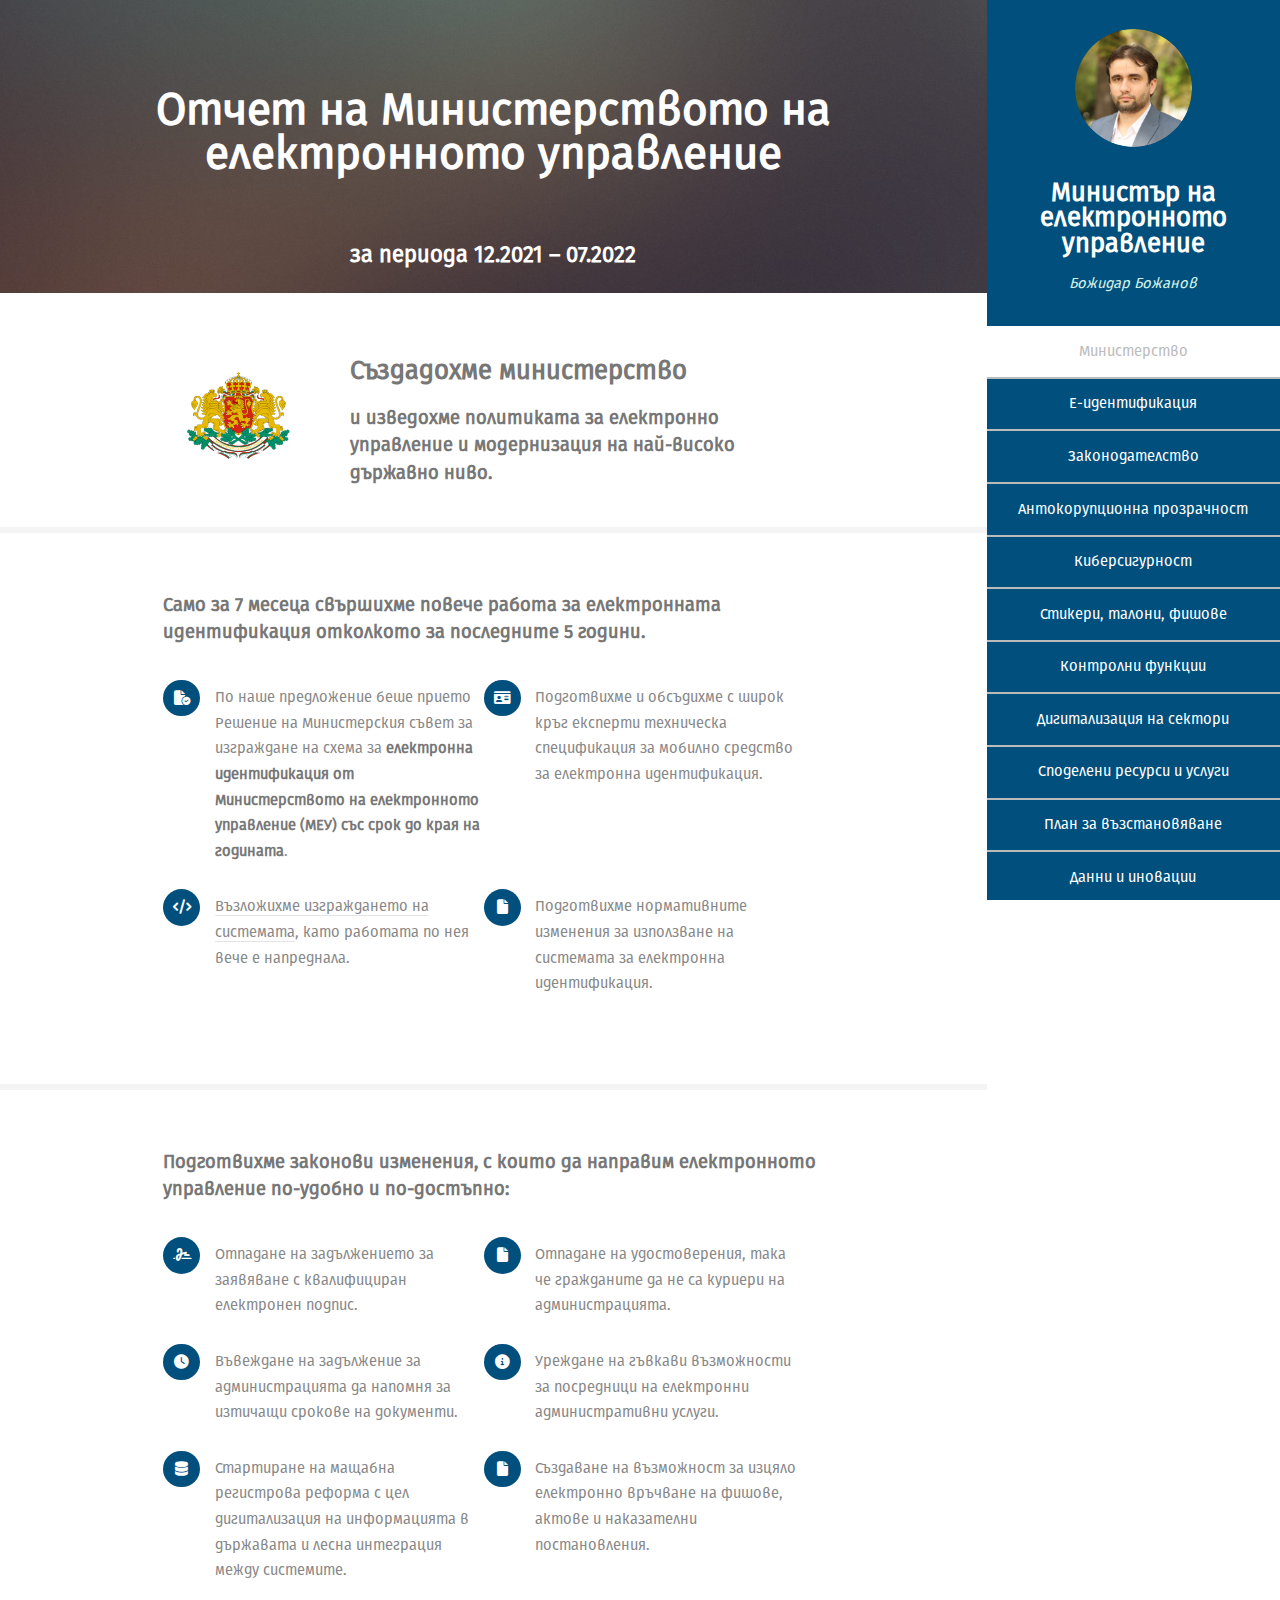
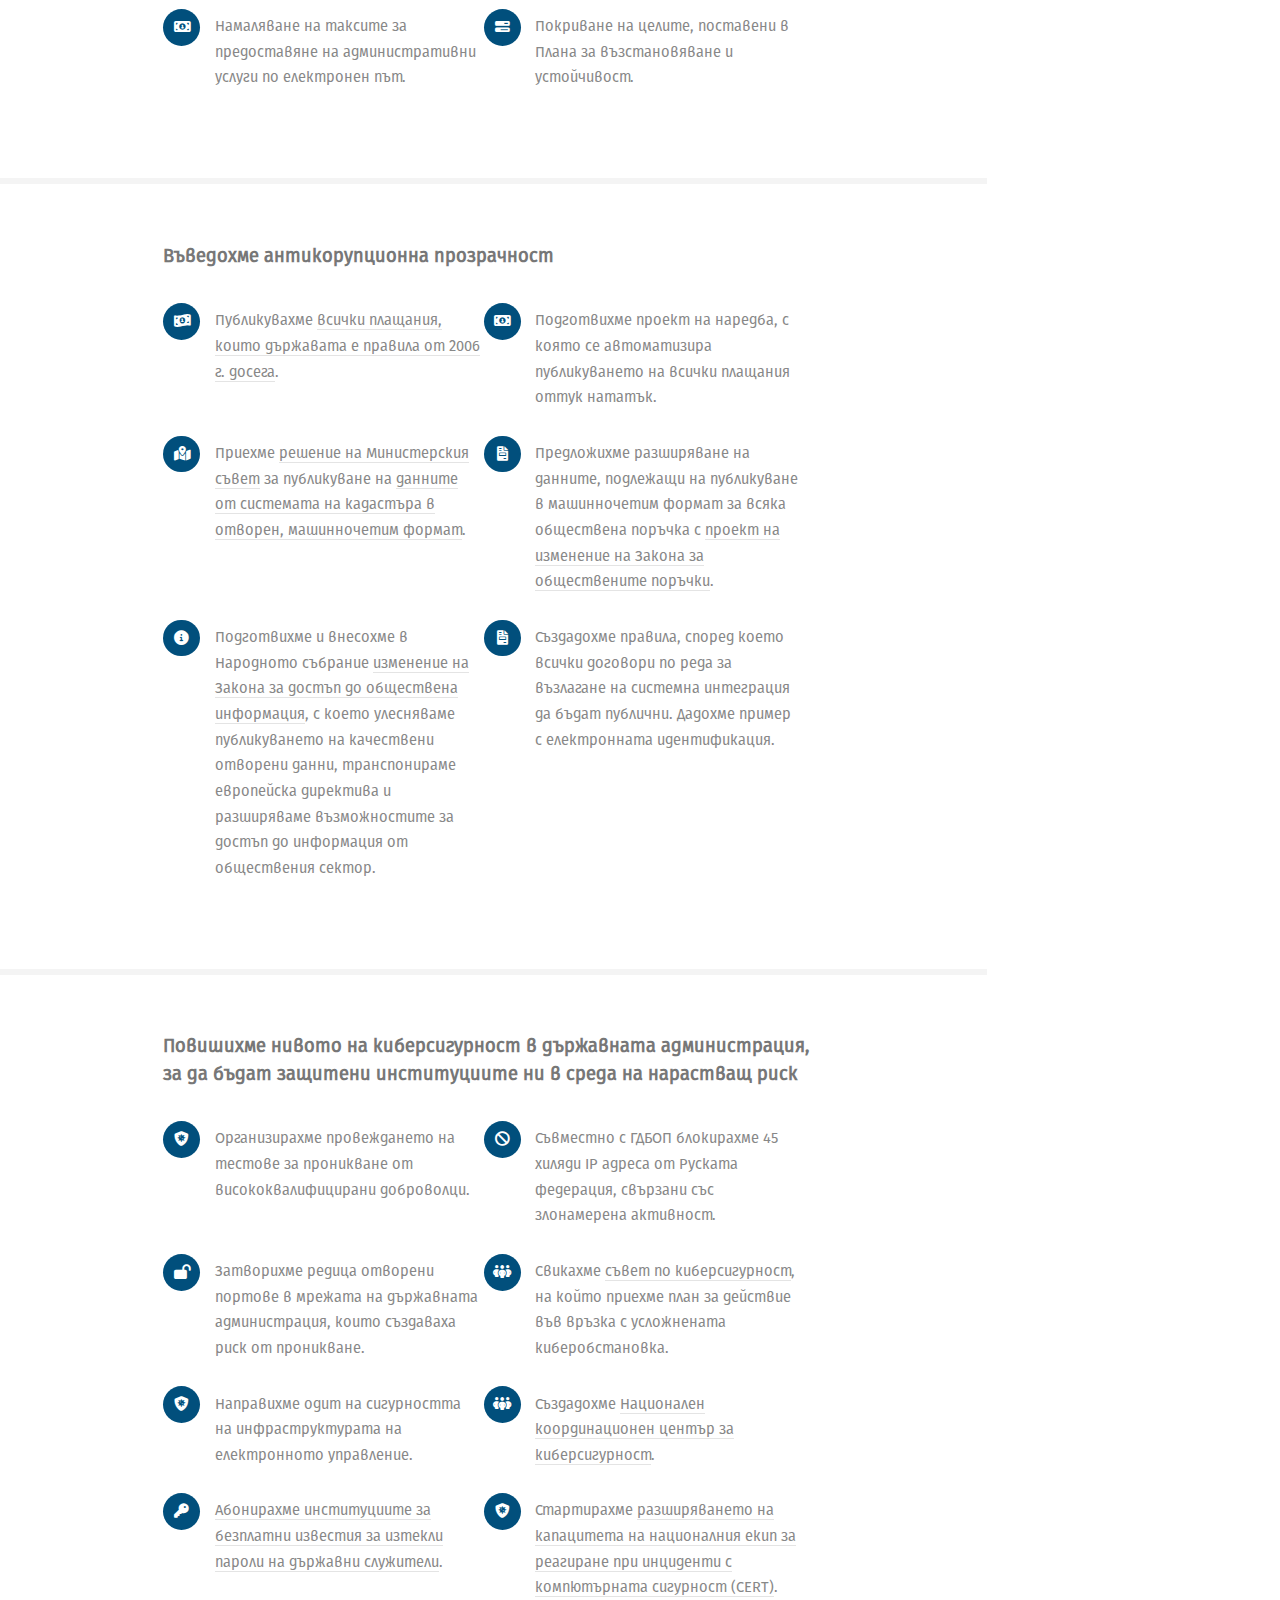
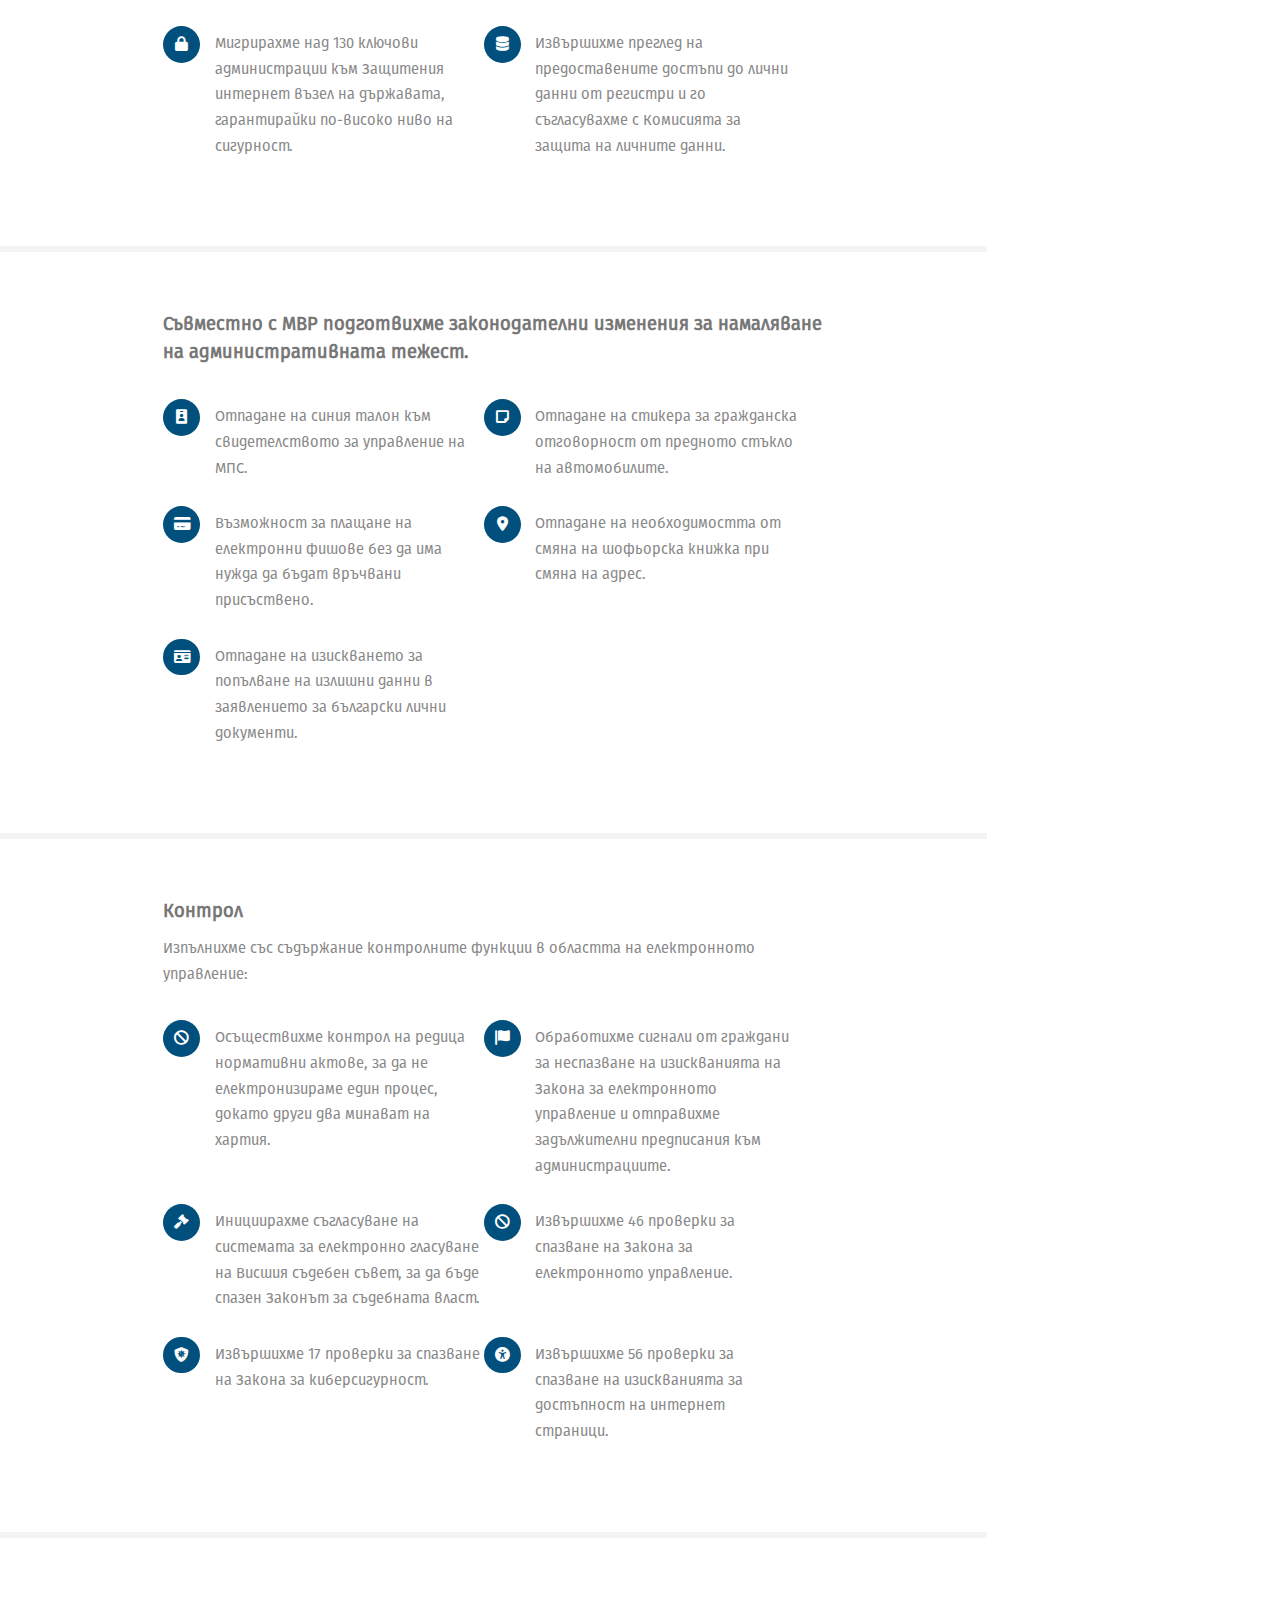
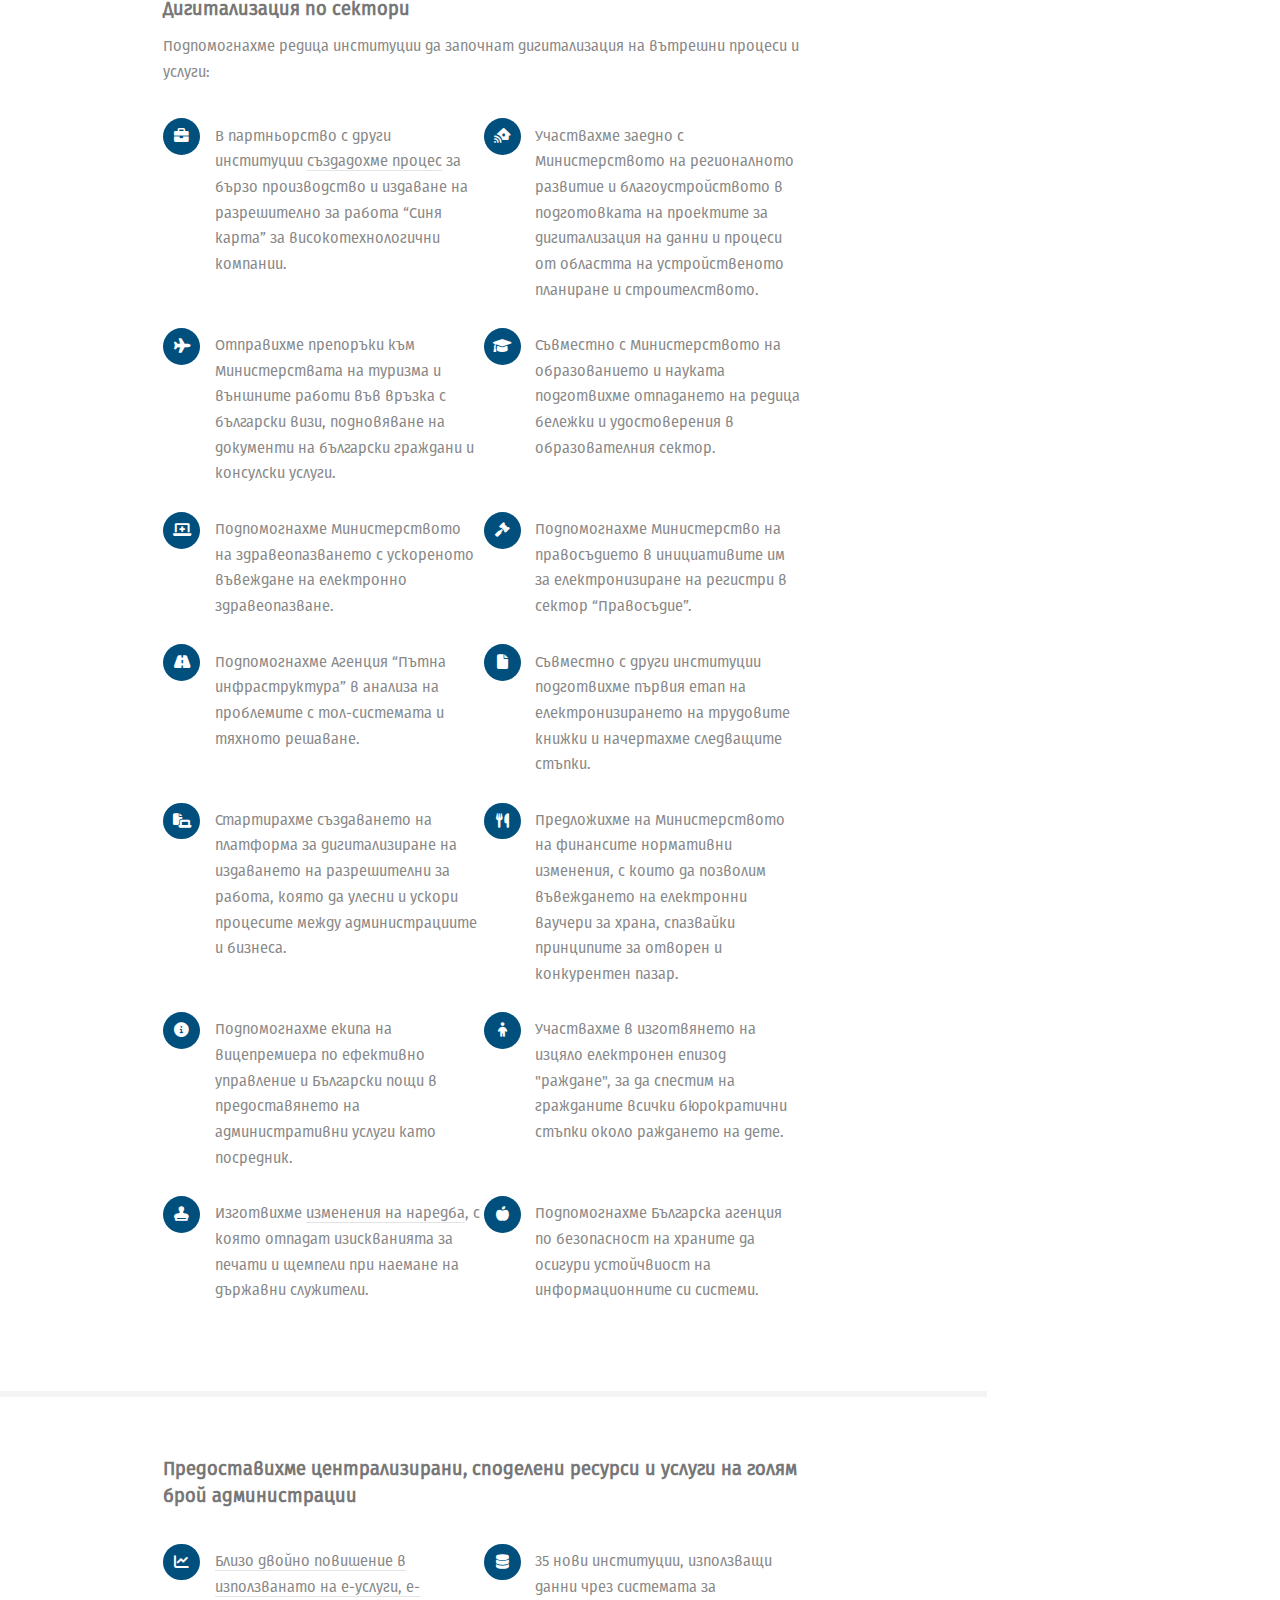
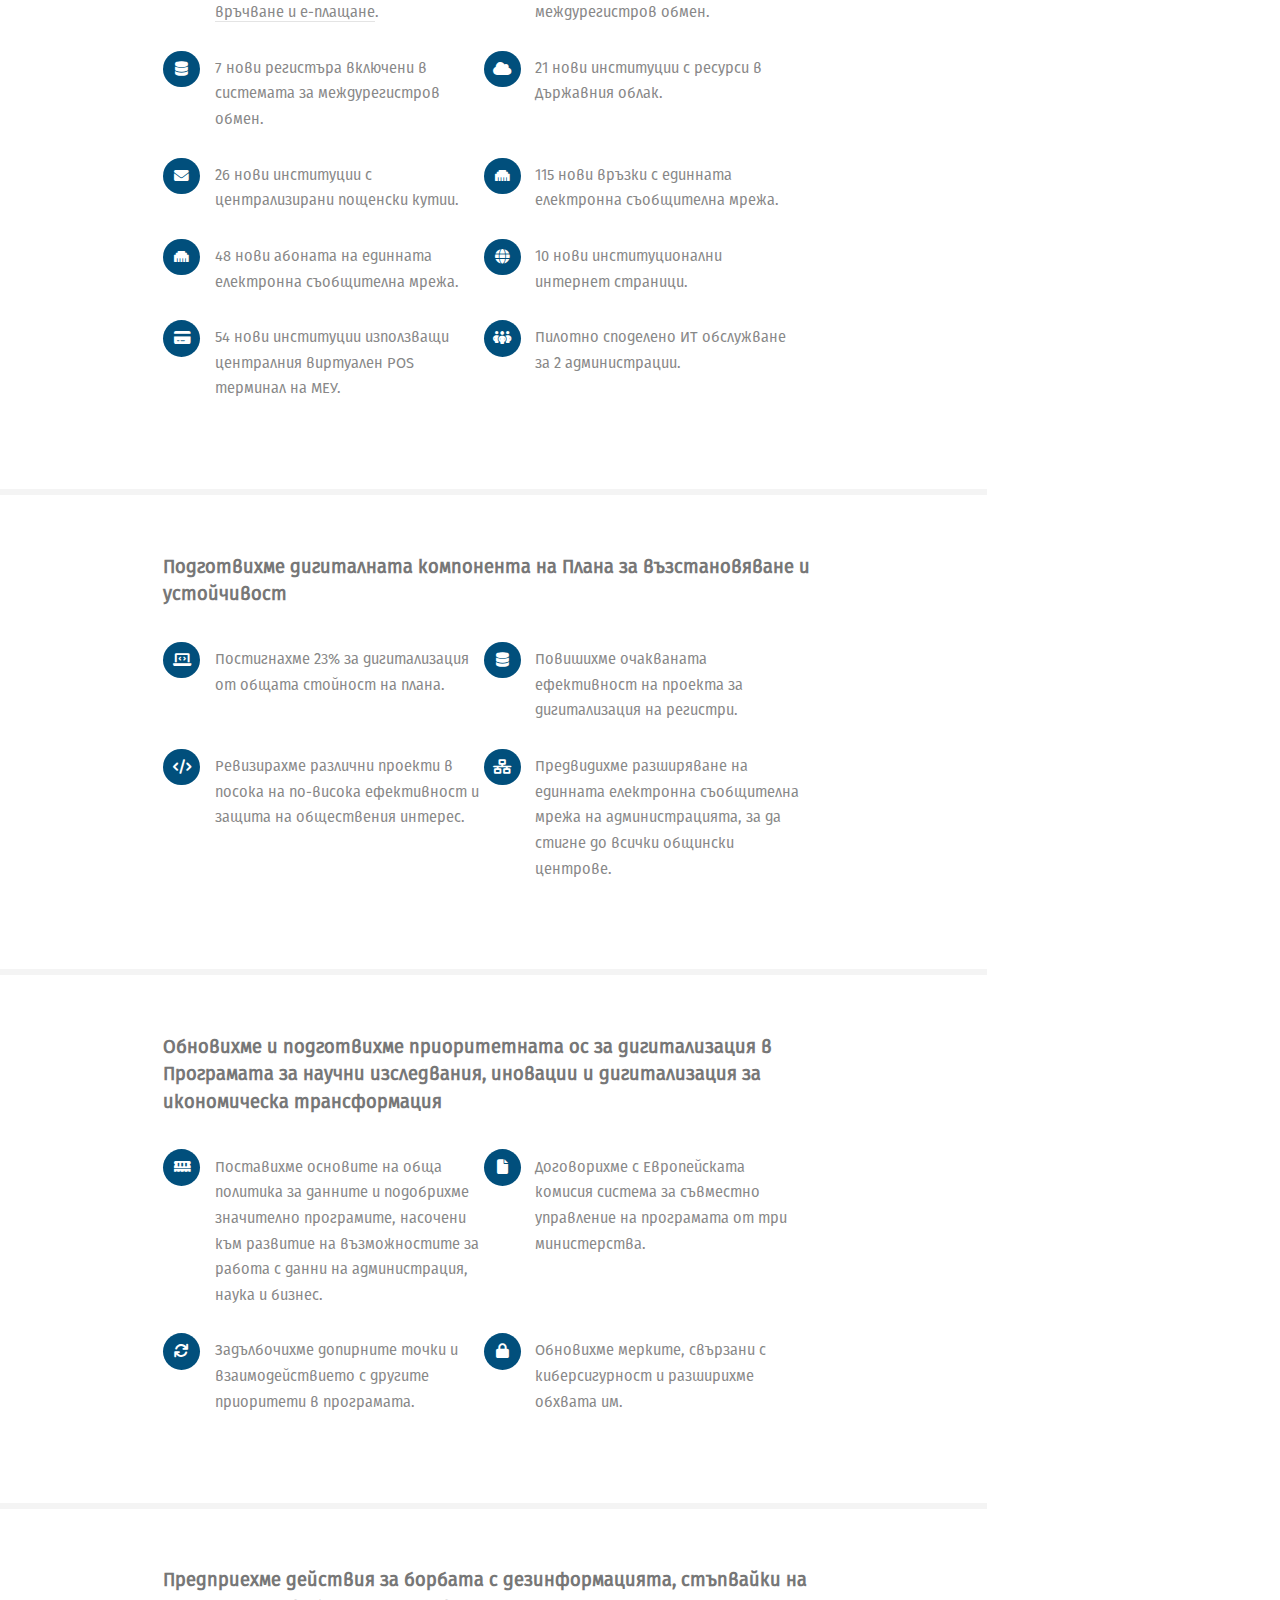
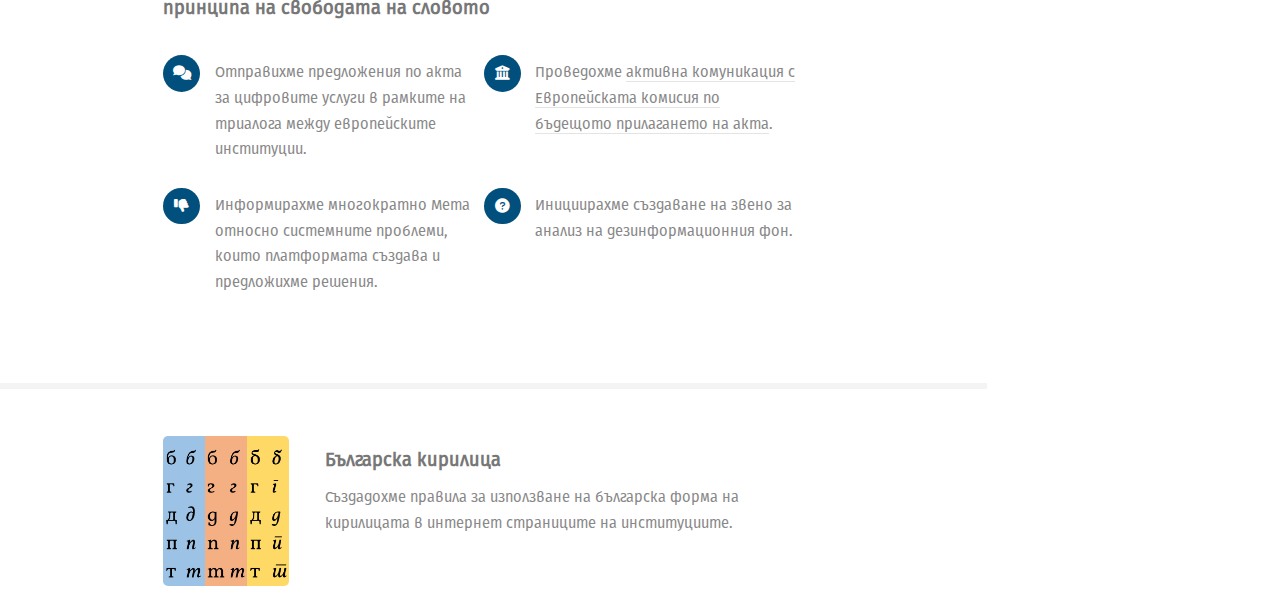
==== commit 63b697cd: "typo" ====
--- a/index.html
+++ b/index.html
@@ -11,7 +11,7 @@
 		<meta author="Ministry of E-Government Bulgaria">
 		<meta name="viewport" content="width=device-width, initial-scale=1, user-scalable=no" />
 		<meta name="og:image" content="images/ogreport.jpeg" />
-		<meta name="image" property="og:image" content="https://otchet.egov.bg/images/ogreport.jpeg"> 
+		<meta name="image" property="og:image" content="https://otchet.egov.bg/images/ogreport2.jpg">
   		<meta name="og:url" content="https://otchet.egov.bg" />
   		<meta name="og:title" content="Отчет на Министерството на електронното управление" />
   		<meta name="og:description" content="За постигнатото през месеците 12.2021-07.2022" />
@@ -19,7 +19,7 @@
 		<meta name="twitter:url" content="https://otchet.egov.bg">
 		<meta name="twitter:title" content="Отчет на Министерството на електронното управление">
 		<meta name="twitter:description" content="За постигнатото през месеците 12.2021-07.2022">
-		<meta name="twitter:image" content="https://otchet.egov.bg/images/ogreport-twitter.jpg">
+		<meta name="twitter:image" content="https://otchet.egov.bg/images/ogreport2-twitter.jpg">
   		<link rel="shortcut icon" href="faviconmeu.ico" />
 		<link rel="stylesheet" href="assets/css/main.css" />
 	</head>
@@ -156,7 +156,7 @@
 								          <li class="icon solid fa-ban">Съвместно с ГДБОП блокирахме 45 хиляди IP адреса от Руската федерация, свързани със злонамерена активност.</li>
 								          <li class="icon solid fa-lock-open">Затворихме редица отворени портове в мрежата на държавната администрация, които създаваха риск от проникване.</li>
 								          <li class="icon solid fa-people-group">Свикахме <a href="https://nova.bg/news/view/2022/05/04/367616/%D0%B1%D0%BE%D0%B6%D0%B0%D0%BD%D0%BE%D0%B2-%D1%89%D0%B5-%D0%BF%D1%80%D0%BE%D0%B2%D0%B5%D0%B4%D0%B5%D0%BC-%D0%B8%D0%B7%D0%B2%D1%8A%D0%BD%D1%80%D0%B5%D0%B4%D0%B5%D0%BD-%D1%81%D1%8A%D0%B2%D0%B5%D1%82-%D0%BF%D0%BE-%D0%BA%D0%B8%D0%B1%D0%B5%D1%80%D1%81%D0%B8%D0%B3%D1%83%D1%80%D0%BD%D0%BE%D1%81%D1%82/">съвет по киберсигурност</a>, на който приехме план за действие във връзка с усложнената киберобстановка.</li>
-									  <li class="icon solid fa-shield-virus">Направихме одит на сигурността на инфарструктурата на електронното управление.</li>
+									  <li class="icon solid fa-shield-virus">Направихме одит на сигурността на инфраструктурата на електронното управление.</li>
 									  <li class="icon solid fa-people-group">Създадохме <a href="https://www.bta.bg/bg/news/bulgaria/296898">Национален координационен център за киберсигурност</a>.</li>
 									  <li class="icon solid fa-key"><a href="https://www.troyhunt.com/welcoming-the-bulgarian-government-to-have-i-been-pwned/">Абонирахме институциите за безплатни известия за изтекли пароли на държавни служители</a>.</li>
 									  <li class="icon solid fa-shield-virus">Стартирахме <a href="https://app.eop.bg/today/207735">разширяването на капацитета на националния екип за реагиране при инциденти с компютърната сигурност (CERT)</a>.</li>			
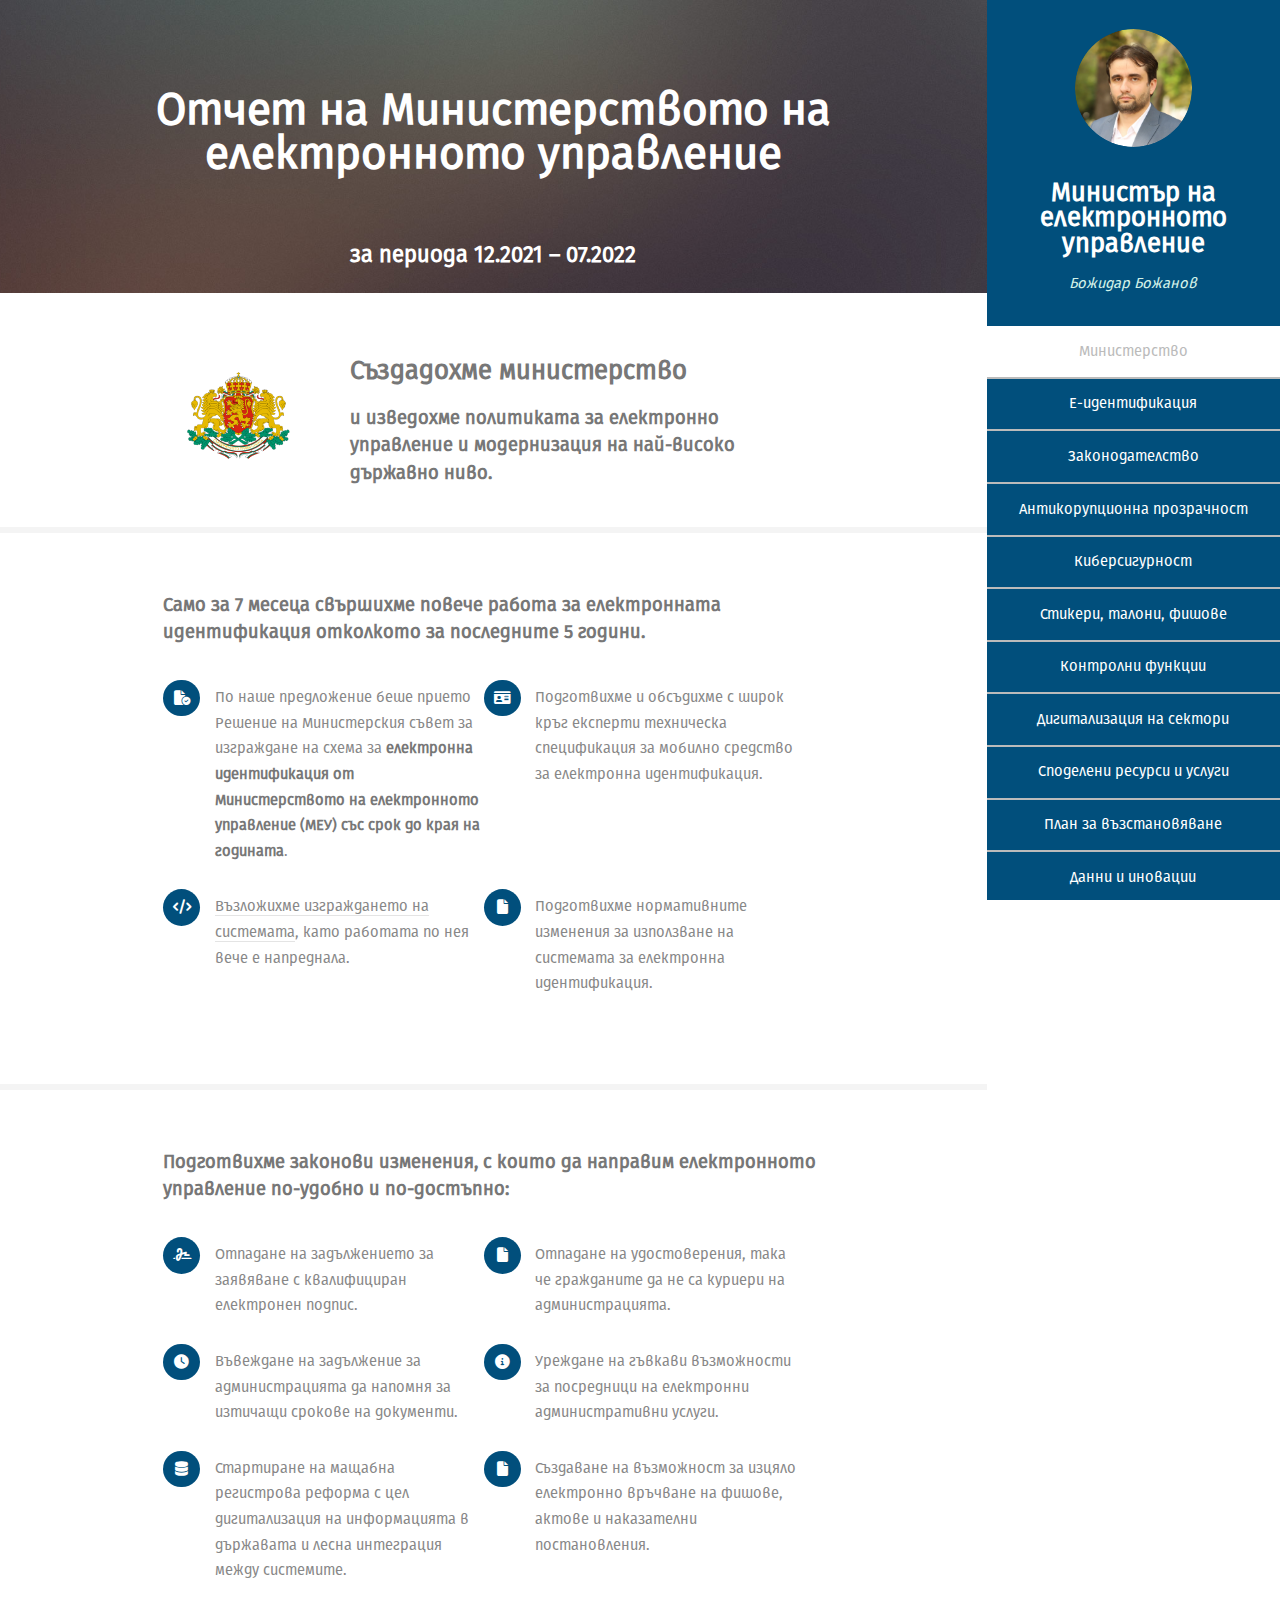
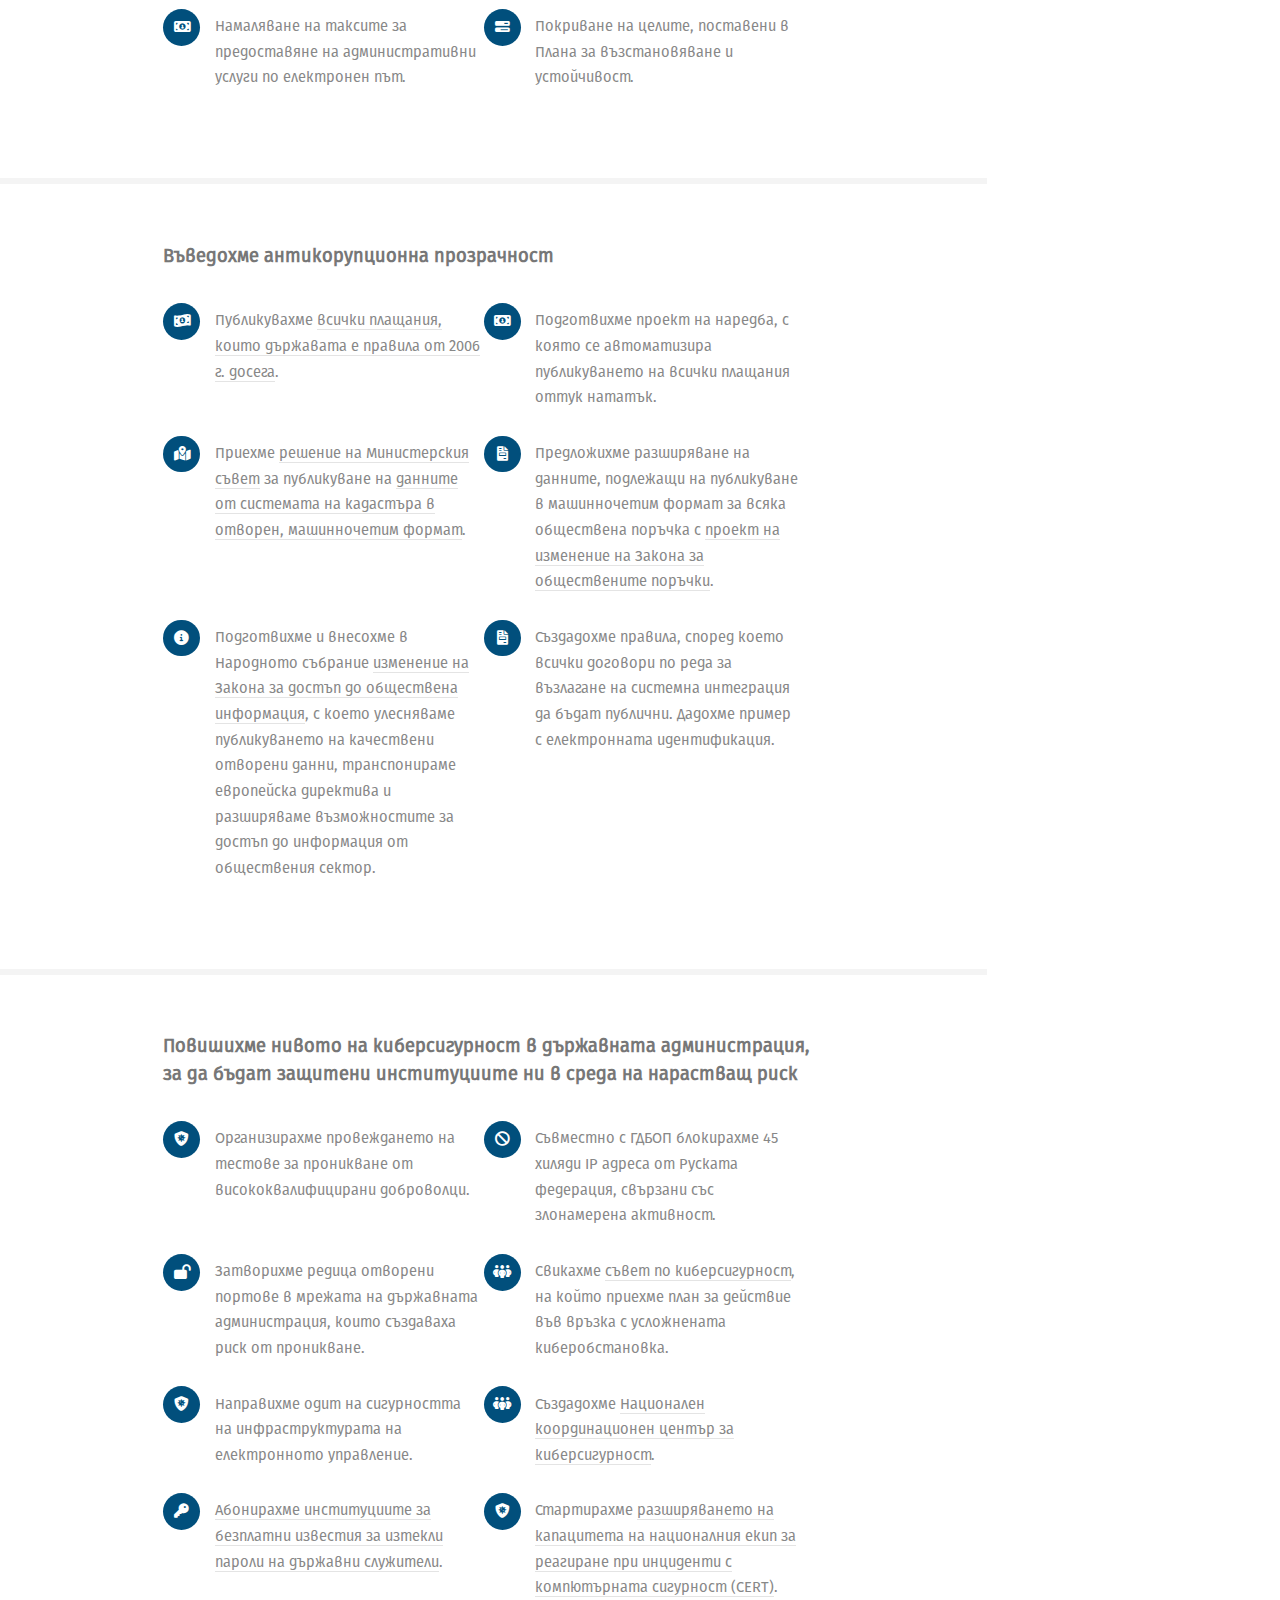
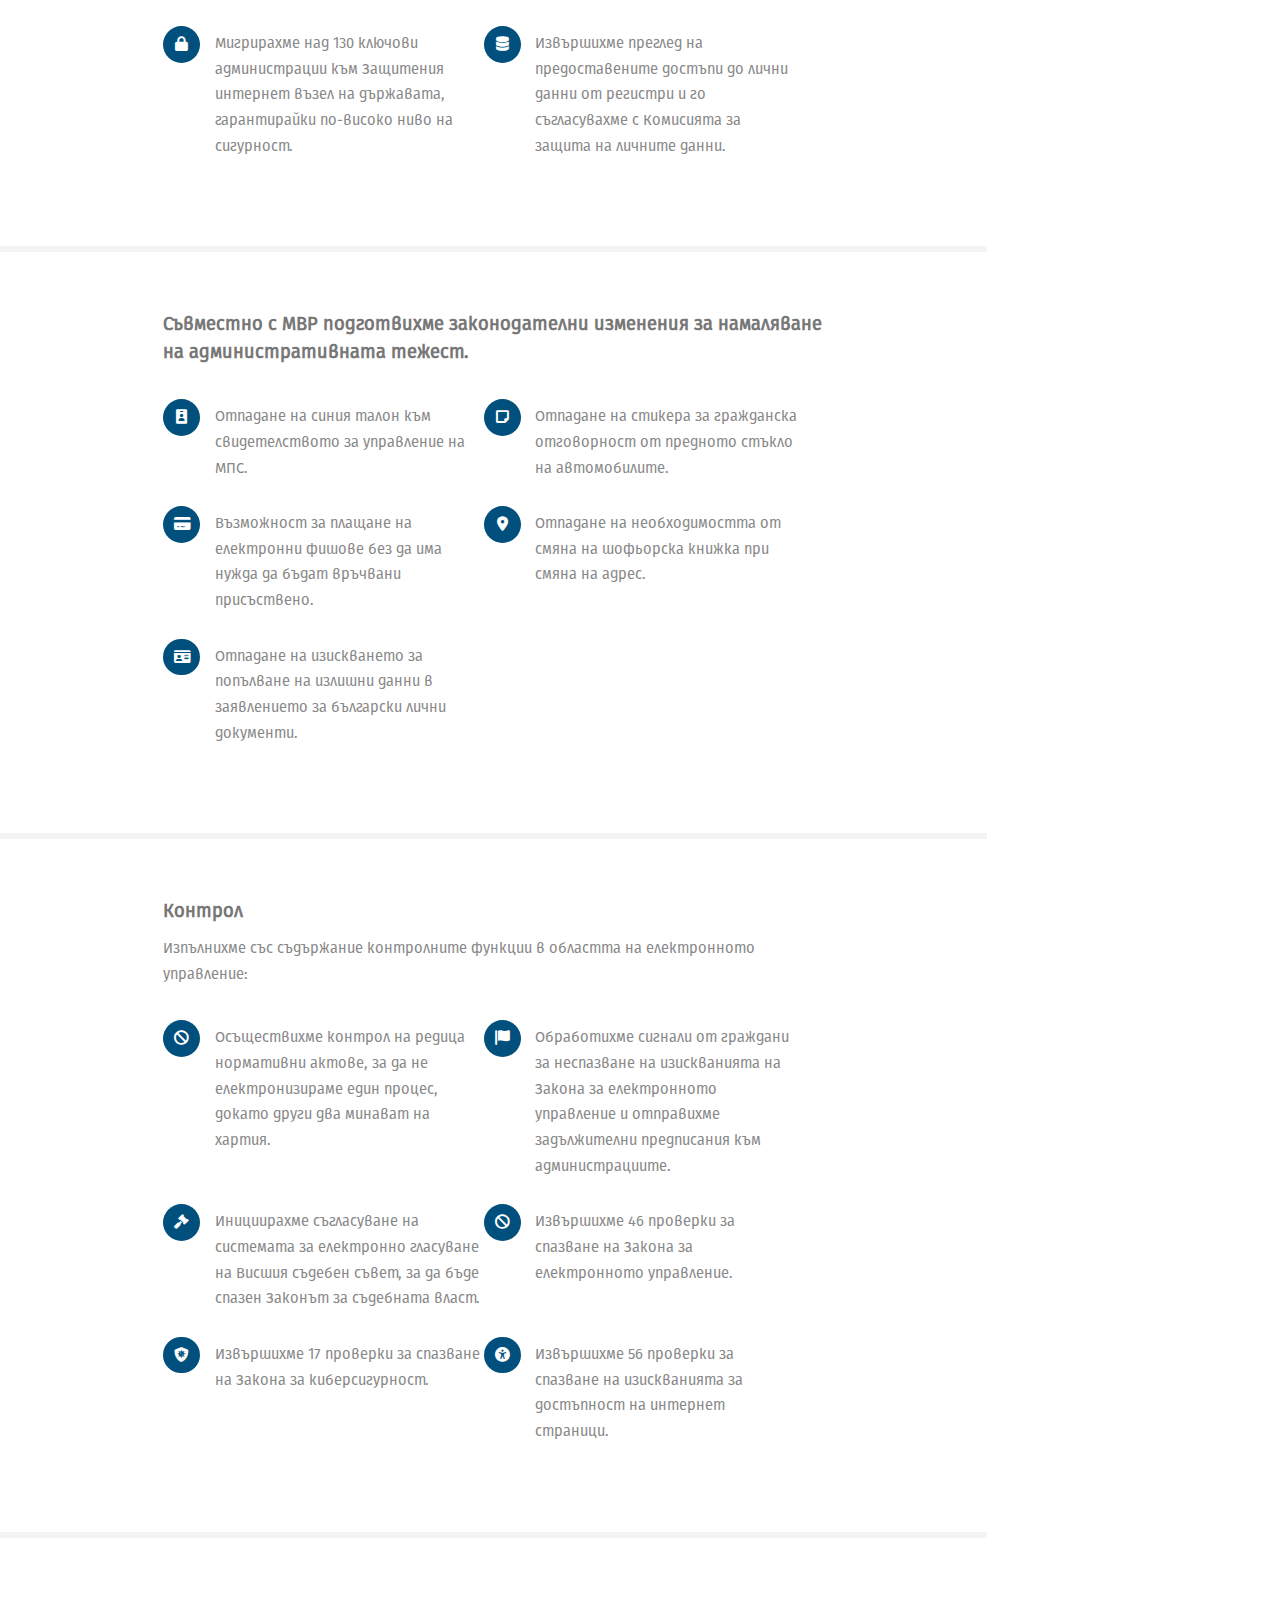
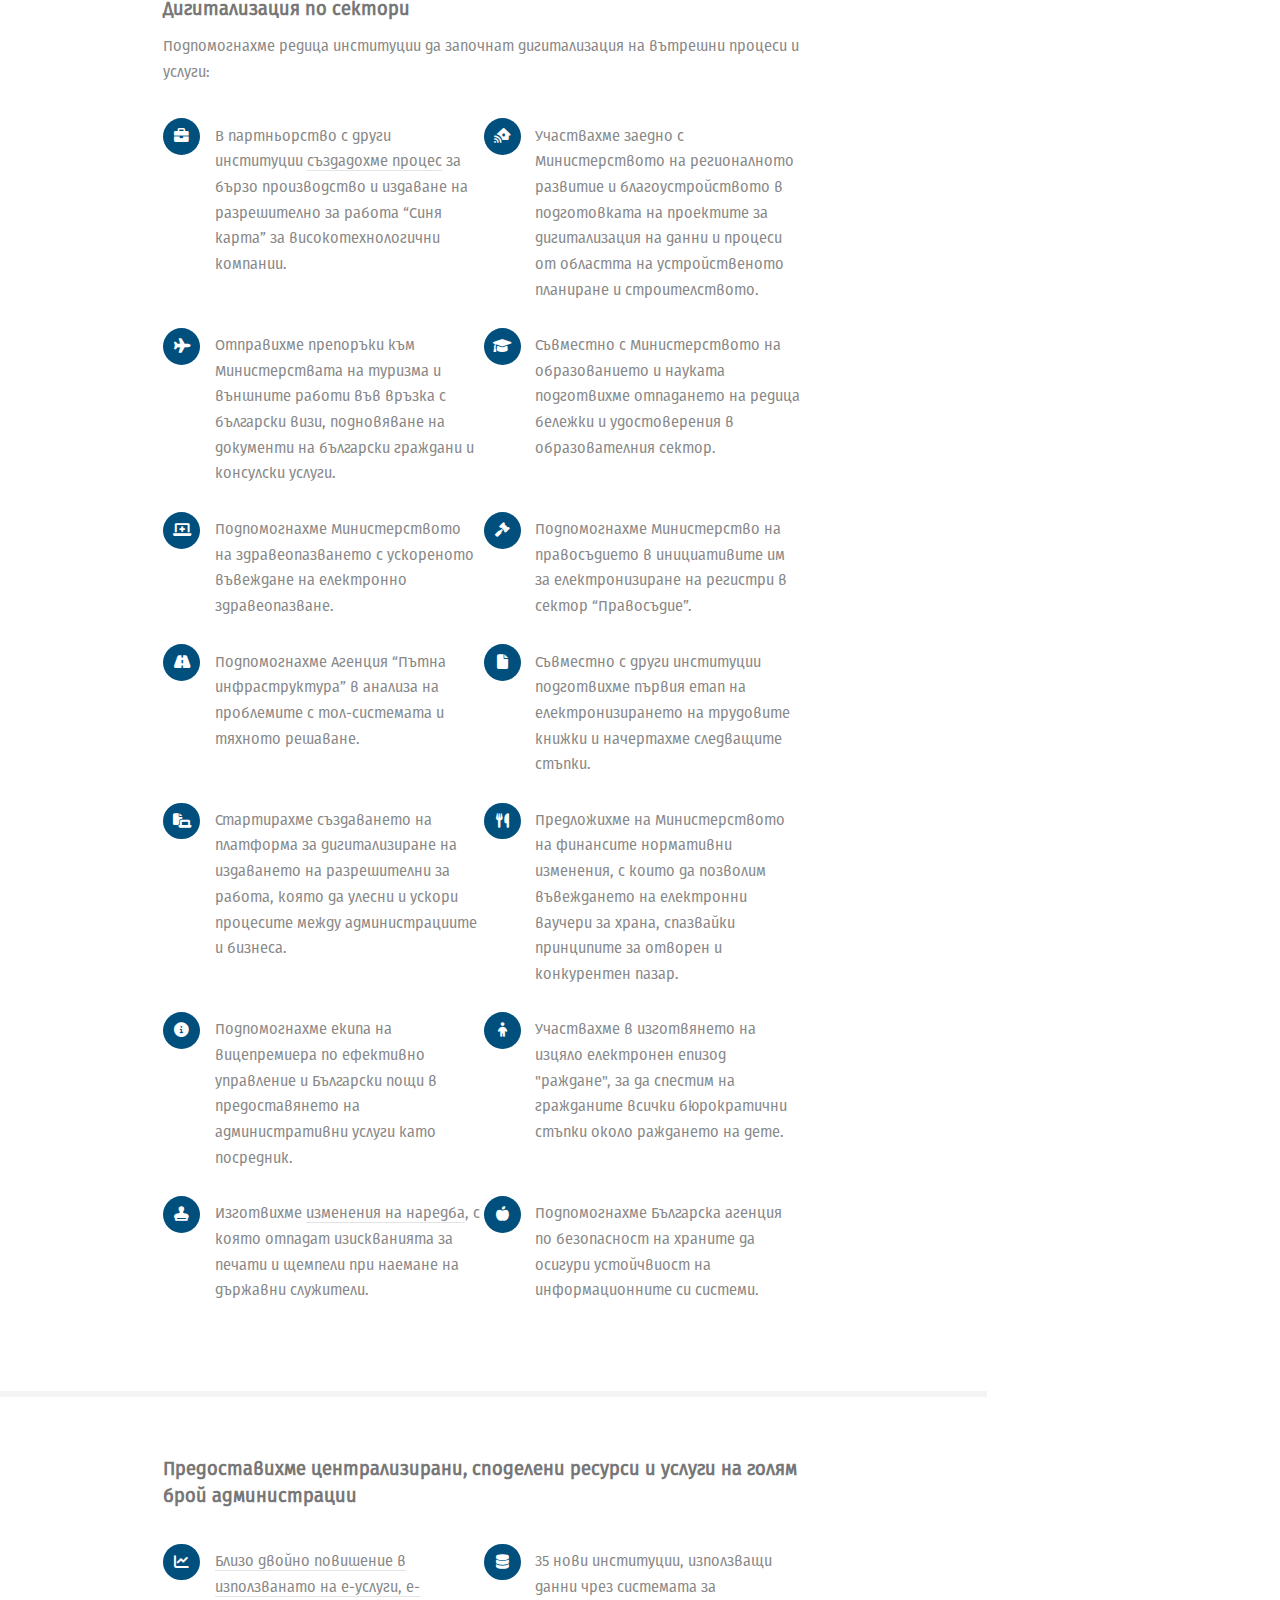
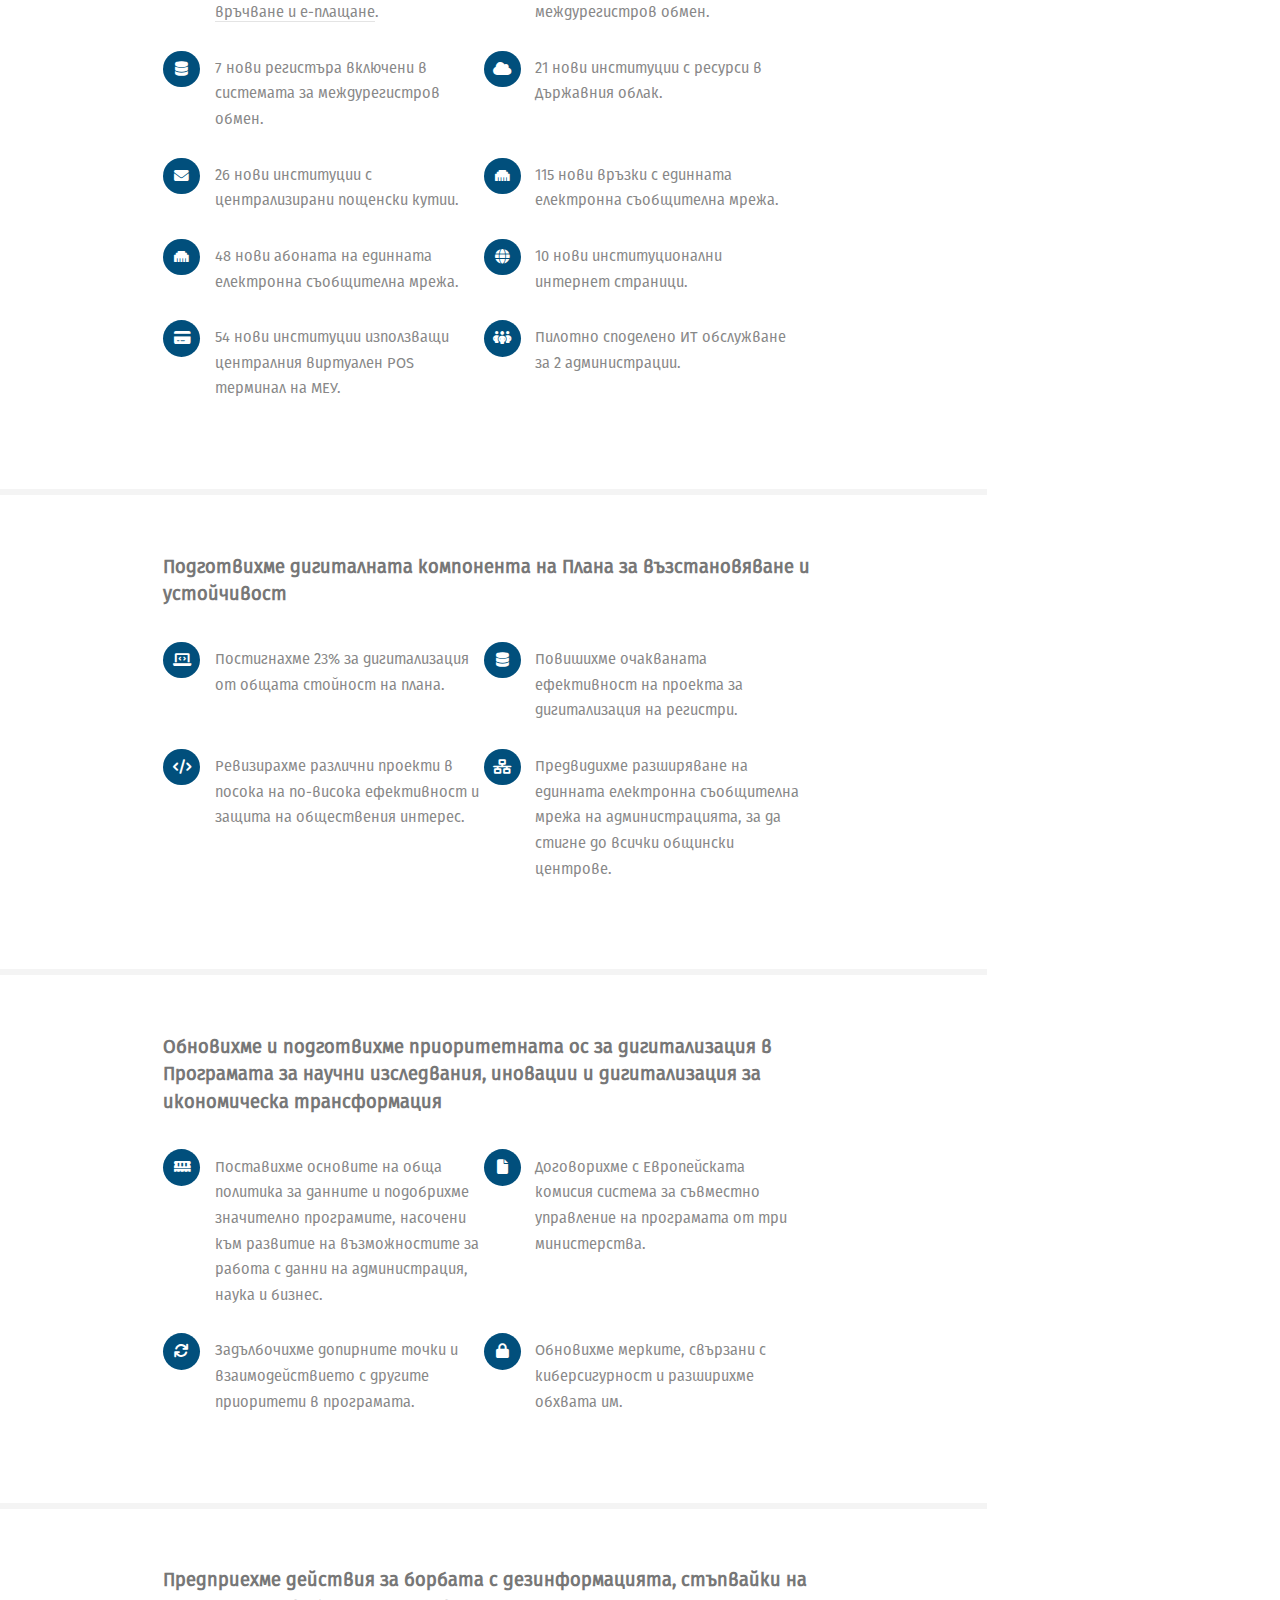
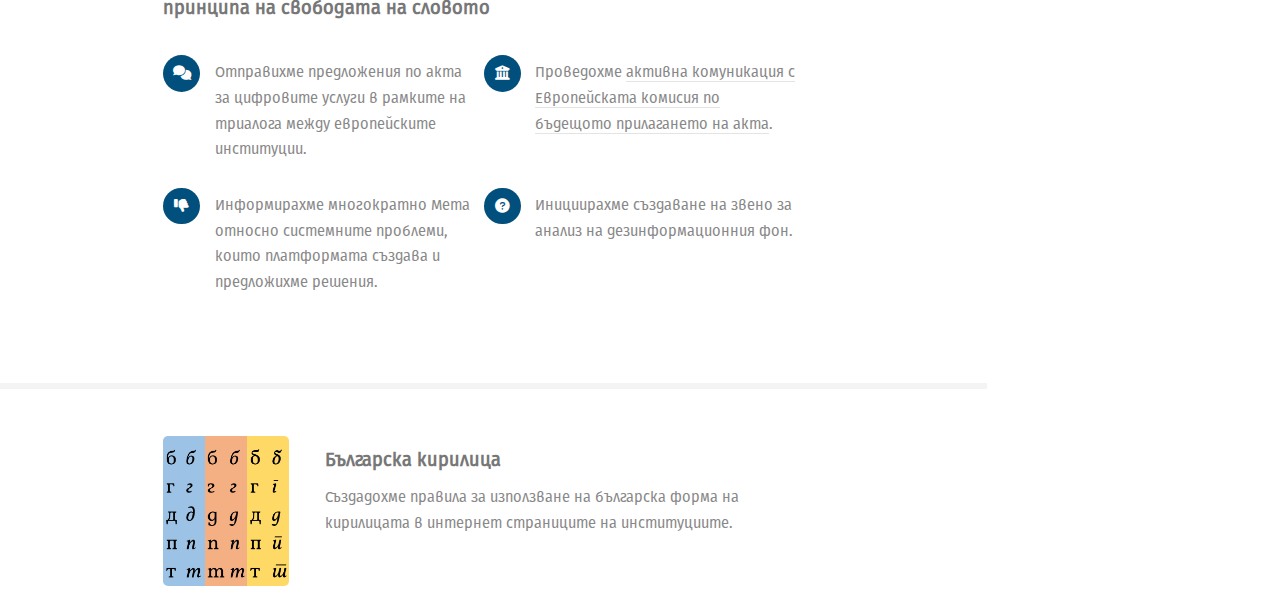
==== commit 13a56c7c: "Typo" ====
--- a/index.html
+++ b/index.html
@@ -53,7 +53,7 @@
 						<li><a href="#ministry" class="active">Министерство</a></li>
 						<li><a href="#eid">Е-идентификация</a></li>
 						<li><a href="#laws">Законодателство</a></li>
-						<li><a href="#transparency">Антокорупционна прозрачност</a></li>
+						<li><a href="#transparency">Антикорупционна прозрачност</a></li>
 						<li><a href="#cybersec">Киберсигурност</a></li>
 						<li><a href="#stickers">Стикери, талони, фишове</a></li>
 						<li><a href="#control">Контролни функции</a></li>
